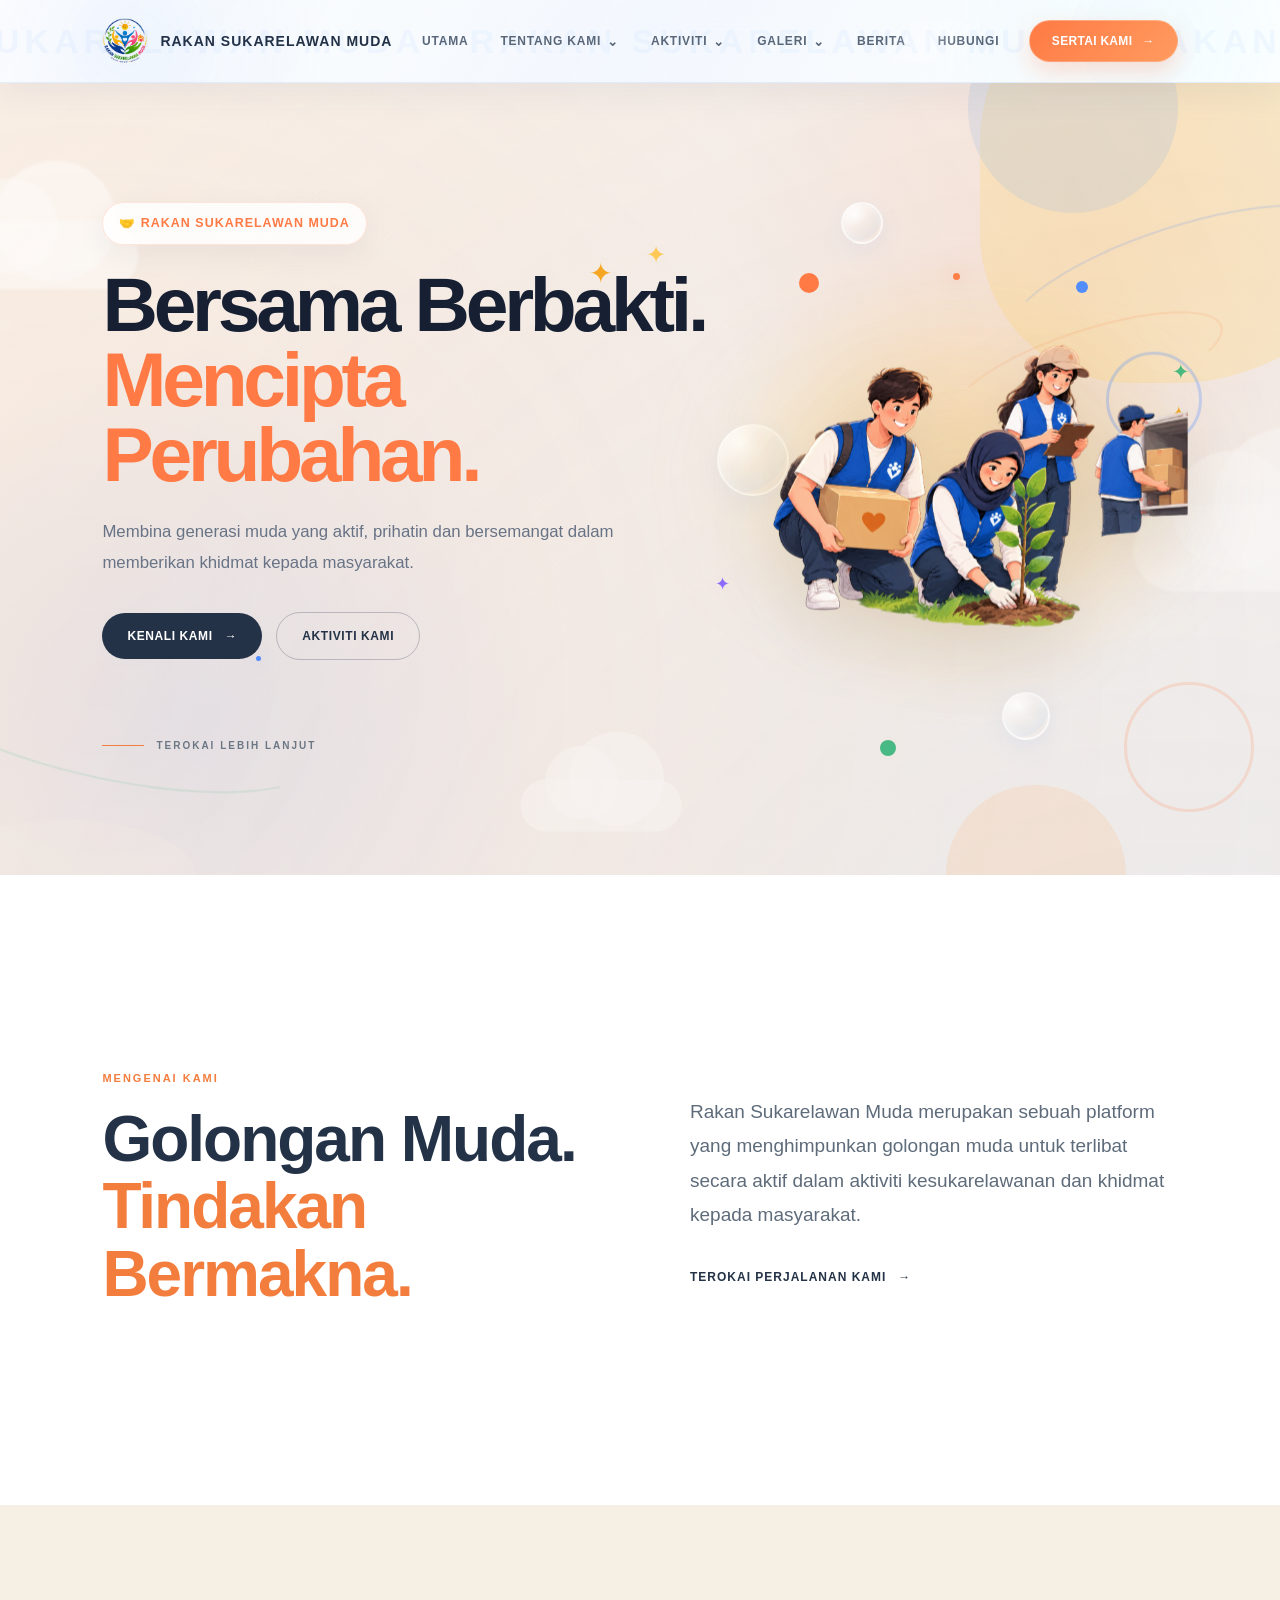
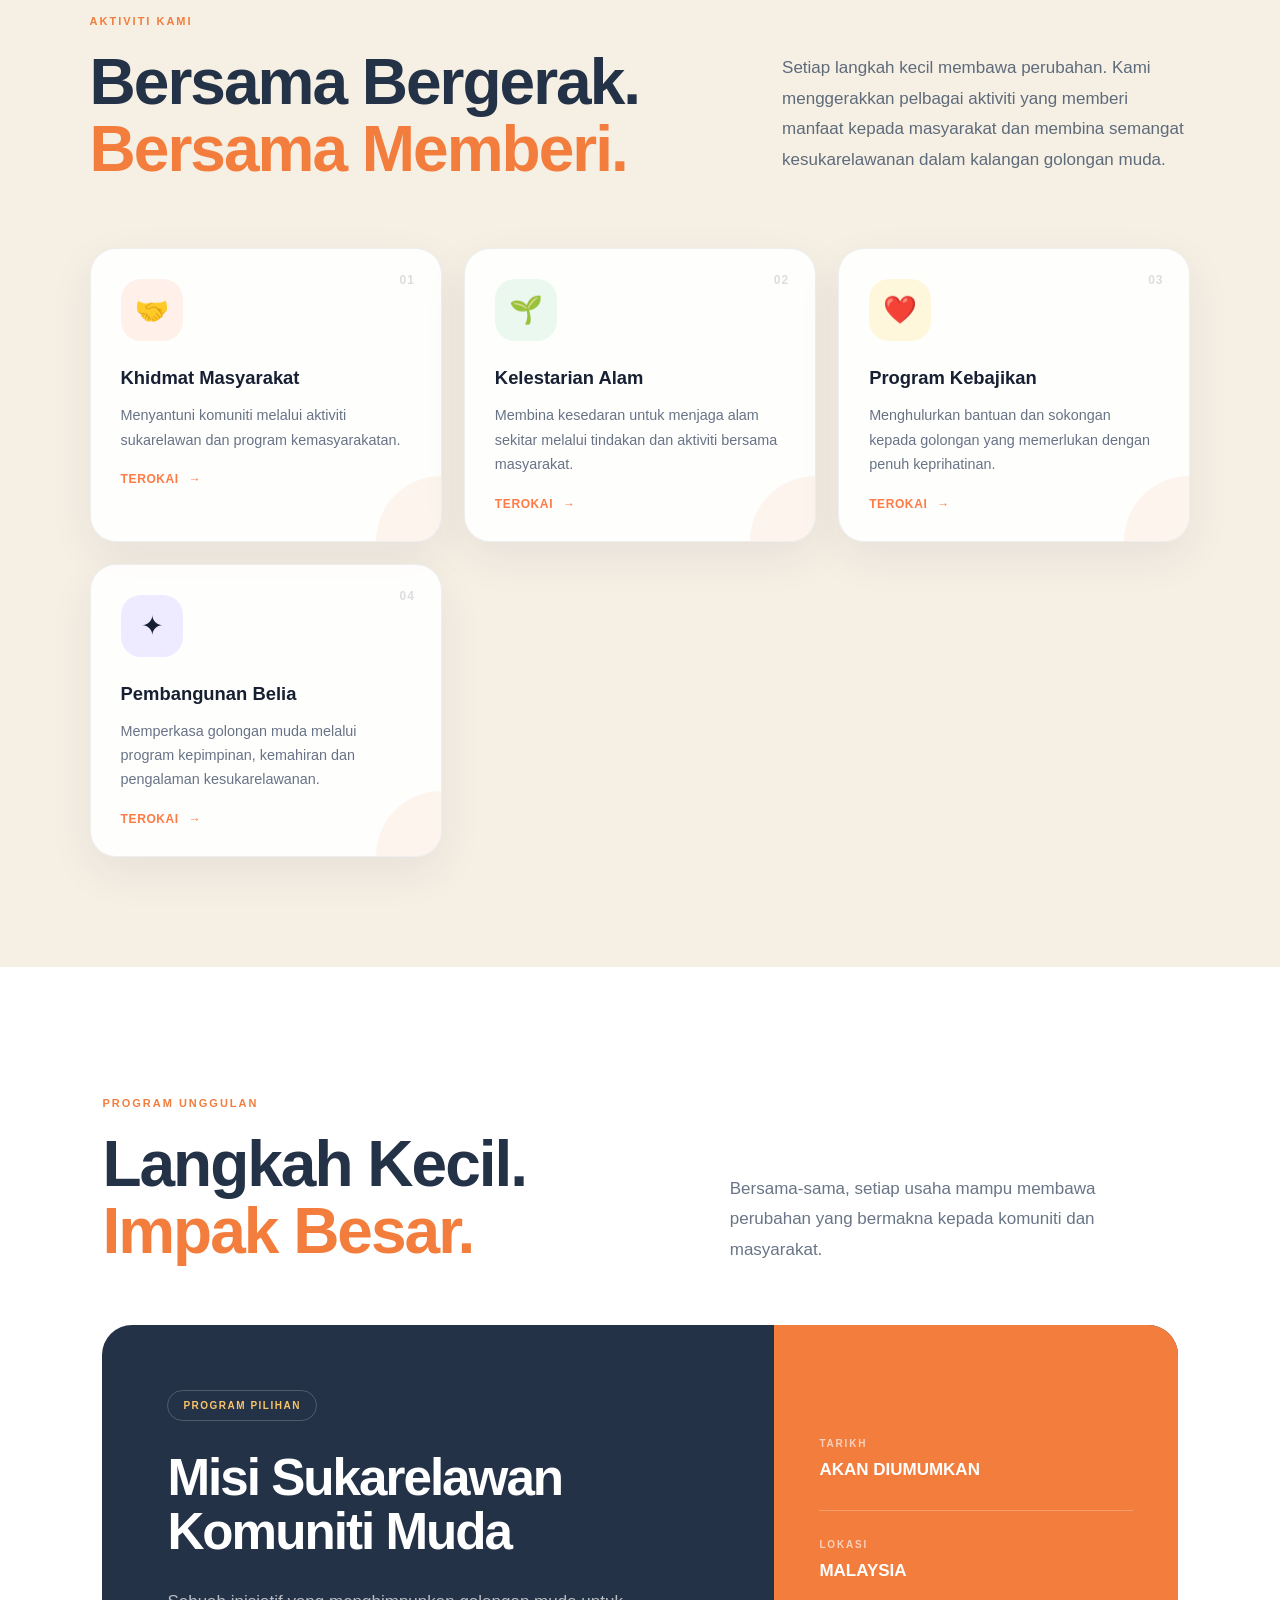
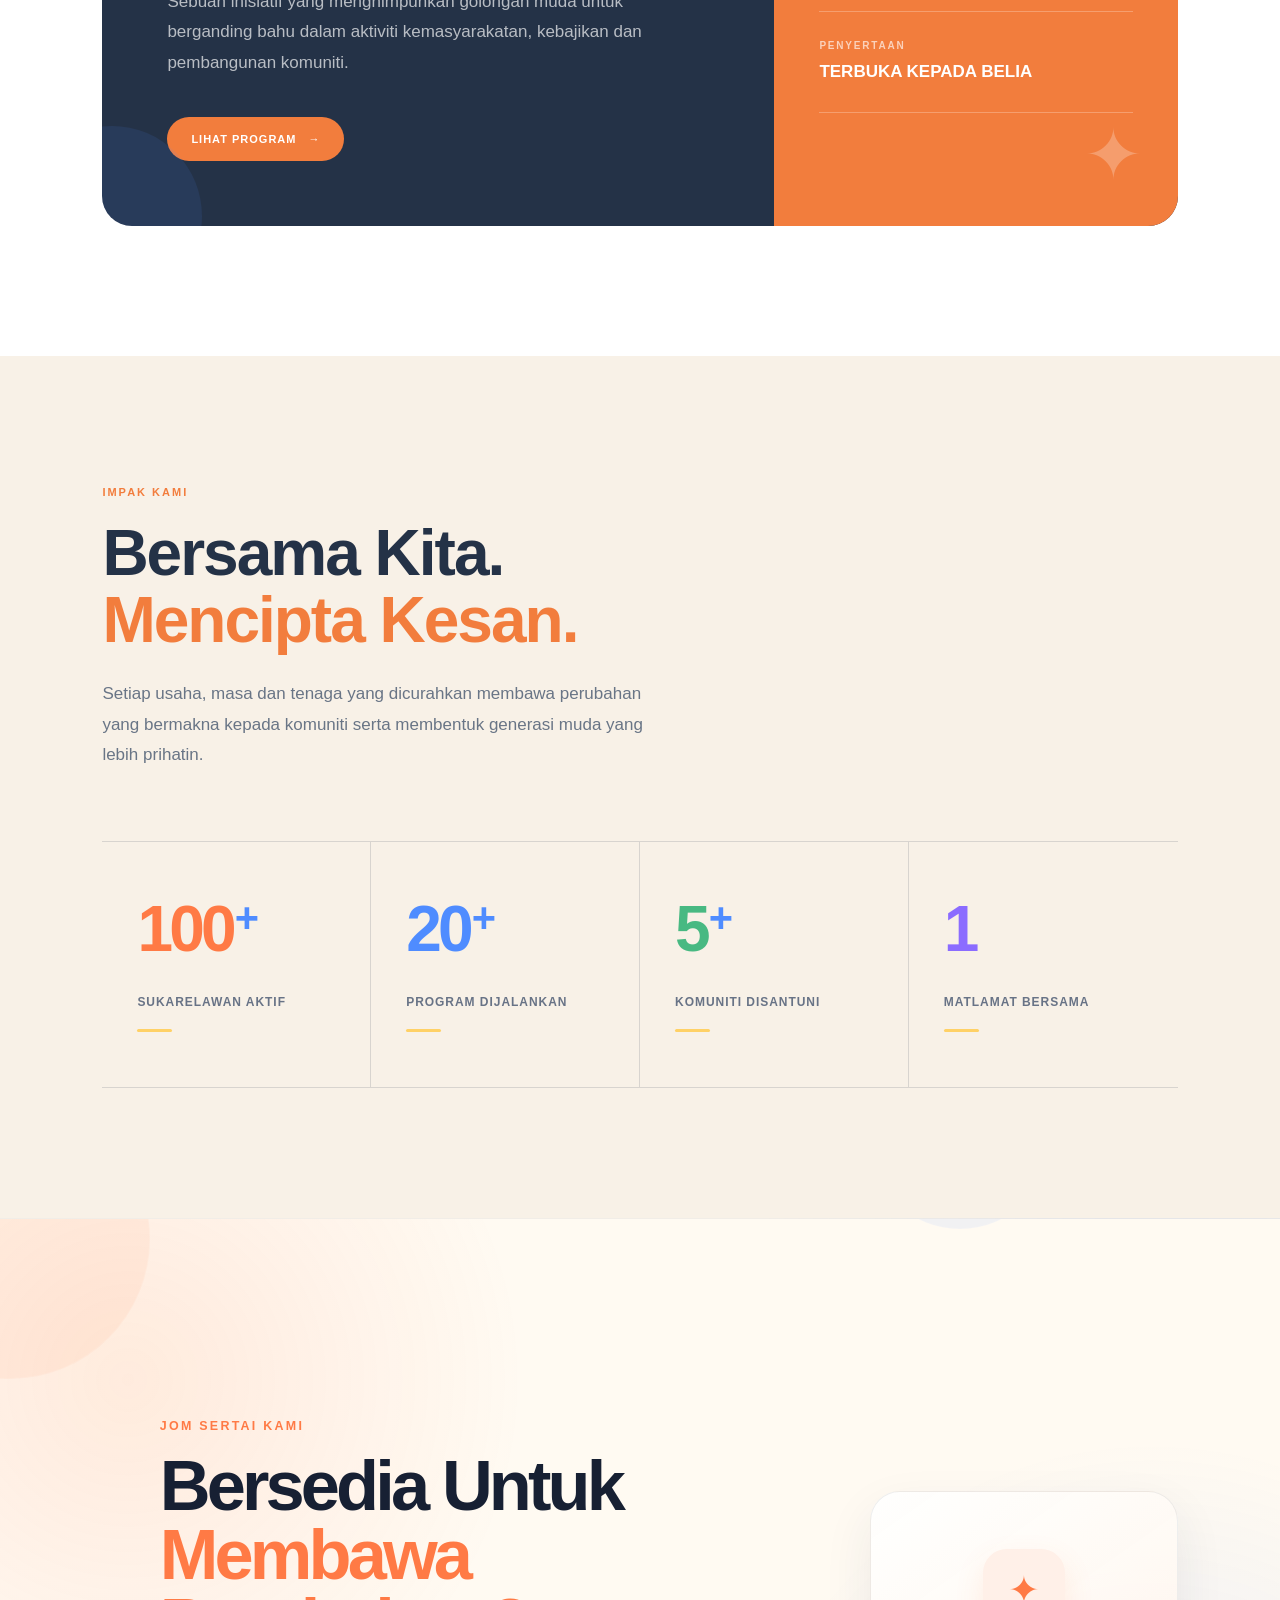
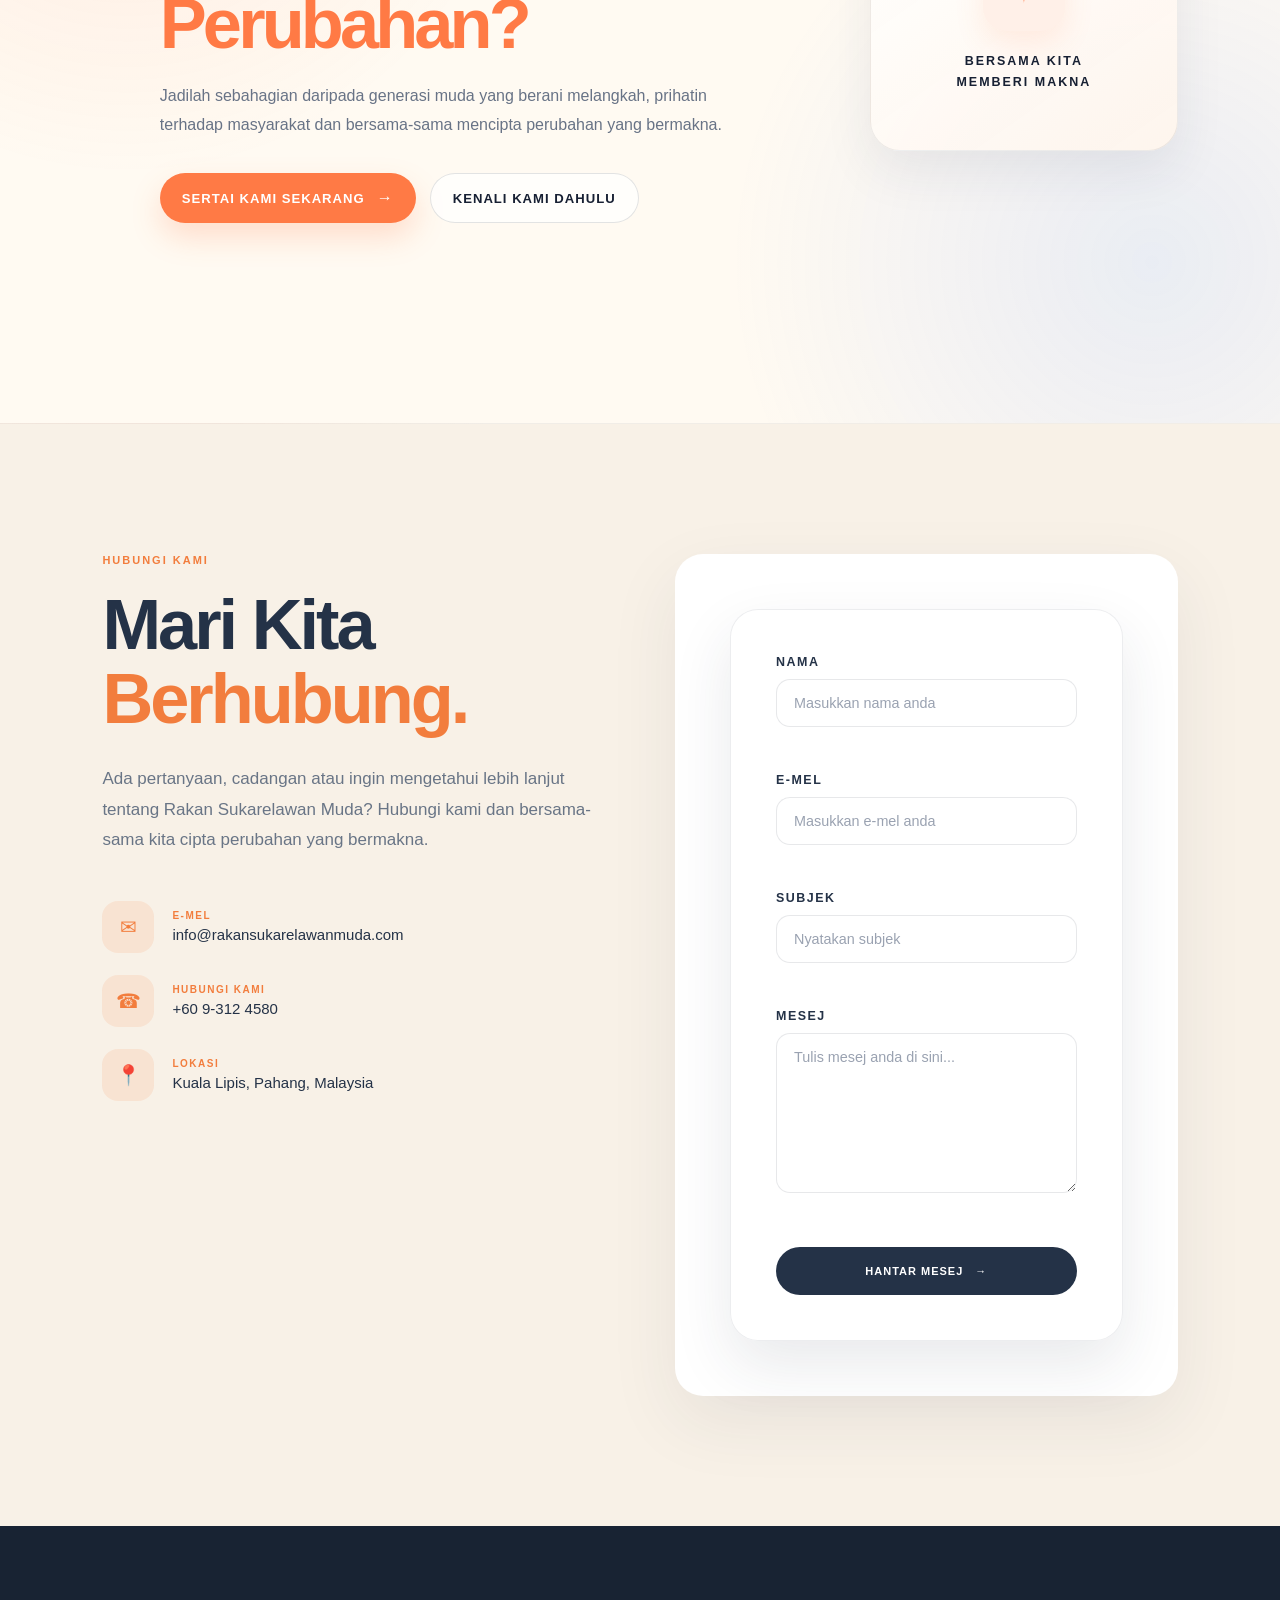
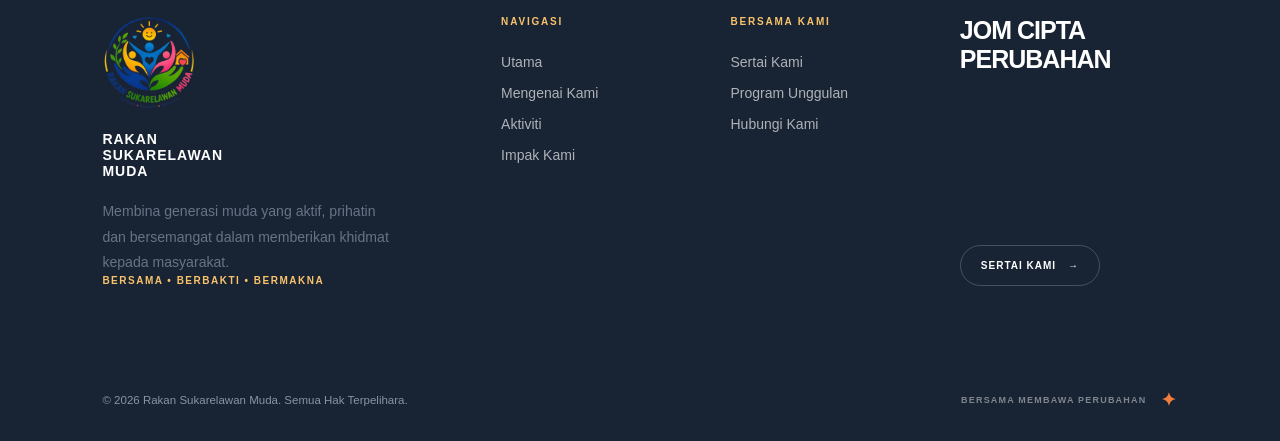
==== index.html @ 7cbab26f "Add files via upload" ====
<!DOCTYPE html>
<html lang="ms">

<head>

    <meta charset="UTF-8">

    <meta
        name="viewport"
        content="width=device-width, initial-scale=1.0"
    >

    <title>Rakan Sukarelawan Muda</title>

    <link
        rel="stylesheet"
        href="css/style.css"
    >

</head>


<body>

    <!-- NAVBAR -->
    <header class="navbar">

        <a
    href="#utama"
    class="nav-brand"
>

    <img
        src="images/LOGO_KK_ICT-removebg-preview.png"
        alt="Logo Rakan Sukarelawan Muda"
        class="nav-logo"
    >

    <span class="nav-brand-text">
        RAKAN SUKARELAWAN MUDA
    </span>

</a>

        <nav class="nav-menu">

    <a href="index.html" class="active">
        UTAMA
    </a>

    <!-- TENTANG KAMI -->
    <div class="nav-dropdown">

        <a href="#" class="nav-dropdown-link">
            TENTANG KAMI
            <span>⌄</span>
        </a>

        <div class="nav-dropdown-menu">

            <a href="about.html">
                Mengenai Kami
            </a>

            <a href="vision-mission.html">
                Visi dan Misi
            </a>

            <a href="objectives.html">
                Objektif Penubuhan
            </a>

        </div>

    </div>


    <!-- AKTIVITI -->
    <div class="nav-dropdown">

        <a href="#" class="nav-dropdown-link">
            AKTIVITI
            <span>⌄</span>
        </a>

        <div class="nav-dropdown-menu">

            <a href="activities.html">
                Aktiviti Kesukarelawanan
            </a>

            <a href="programmes.html">
                Program Akan Datang
            </a>

        </div>

    </div>


    <!-- GALERI -->
    <div class="nav-dropdown">

        <a href="#" class="nav-dropdown-link">
            GALERI
            <span>⌄</span>
        </a>

        <div class="nav-dropdown-menu">

            <a href="gallery.html">
                Galeri Foto
            </a>

            <a href="videos.html">
                Galeri Video
            </a>

        </div>

    </div>


    <a href="news.html">
        BERITA
    </a>

    <a href="contact.html">
        HUBUNGI
    </a>

</nav>


        <a
    href="https://docs.google.com/forms/d/e/1FAIpQLSfSay2KImUVXJjbfAX4tbiid8s64BLU8cexddIT6YgWrp_6Ew/viewform?usp=dialog"
    target="_blank"
    rel="noopener"
    class="nav-cta"
>
    SERTAI KAMI
    <span>→</span>
</a>

    </header>


    <main>

        <!-- HERO SECTION -->
        <section
    class="hero"
    id="utama"
>

            <div class="hero-shape hero-shape-1"></div>
            <div class="hero-shape hero-shape-2"></div>

            <div class="hero-sparkle sparkle-1">✦</div>
            <div class="hero-sparkle sparkle-2">✦</div>

            <!-- HERO DECORATIONS -->
             <div class="hero-motion-decor" aria-hidden="true">
    <span class="motion-line motion-line-one"></span>
    <span class="motion-line motion-line-two"></span>
    <span class="motion-line motion-line-three"></span>

    <span class="motion-dot motion-dot-one"></span>
    <span class="motion-dot motion-dot-two"></span>

    <span class="hero-rocket">🚀</span>
</div>
<!-- SKY & BUBBLE DECORATIONS -->
<div class="hero-sky-decor" aria-hidden="true">

    <div class="cloud cloud-one"></div>
    <div class="cloud cloud-two"></div>
    <div class="cloud cloud-three"></div>

    <div class="bubble bubble-one"></div>
    <div class="bubble bubble-two"></div>
    <div class="bubble bubble-three"></div>
    <div class="bubble bubble-four"></div>

</div>
<div class="sparkle-one">✦</div>
<div class="sparkle-two">✦</div>
<div class="sparkle-three">✦</div>

<div class="floating-circle one"></div>
<div class="floating-circle two"></div>
<div class="floating-circle three"></div>

<div class="decorative-ring"></div>

            <div class="hero-content">

                <p class="hero-label">
                    🤝 RAKAN SUKARELAWAN MUDA
                </p>


                <h1>
                    Bersama Berbakti.<br>
                    <span>Mencipta Perubahan.</span>
                </h1>


                <p class="hero-description">

                    Membina generasi muda yang aktif, prihatin dan
                    bersemangat dalam memberikan khidmat kepada
                    masyarakat.

                </p>


                <div class="hero-buttons">

                    <a
                        href="#mengenai"
                        class="btn primary"
                    >
                        KENALI KAMI
                        <span>→</span>
                    </a>


                    <a
                        href="#aktiviti"
                        class="btn secondary"
                    >
                        AKTIVITI KAMI
                    </a>

                </div>


                <div class="scroll-indicator">

                    <span></span>

                    TEROKAI LEBIH LANJUT

                </div>

            </div>


            <div class="hero-visual">

                <div class="hero-glow"></div>


                <div class="hero-illustration-wrapper">

                    <img
                        src="images/volunteer-hero.png"
                        alt="Ilustrasi Rakan Sukarelawan Muda"
                        class="hero-illustration"
                    >

                </div>

            </div>

        </section>


        <!-- MENGENAI KAMI -->
        <section
            class="about-section"
            id="mengenai"
        >

            <div class="about-heading">

                <p class="section-label">
                    MENGENAI KAMI
                </p>

                <h2>
                    Golongan Muda.<br>
                    <span>Tindakan Bermakna.</span>
                </h2>

            </div>


            <div class="about-content">

                <p>
                    Rakan Sukarelawan Muda merupakan sebuah
                    platform yang menghimpunkan golongan muda
                    untuk terlibat secara aktif dalam aktiviti
                    kesukarelawanan dan khidmat kepada masyarakat.
                </p>


                <a
                    href="#aktiviti"
                    class="about-link"
                >
                    TEROKAI PERJALANAN KAMI
                    <span>→</span>
                </a>

            </div>

        </section>
<!-- AKTIVITI -->
<section
    class="activities-section"
    id="aktiviti"
>

    <div class="activities-top">

        <div class="activities-heading">

            <p class="section-label">
                AKTIVITI KAMI
            </p>

            <h2>
                Bersama Bergerak.<br>
                <span>Bersama Memberi.</span>
            </h2>

        </div>


        <p class="activities-intro">

            Setiap langkah kecil membawa perubahan.
            Kami menggerakkan pelbagai aktiviti yang
            memberi manfaat kepada masyarakat dan
            membina semangat kesukarelawanan dalam
            kalangan golongan muda.

        </p>

    </div>


    <div class="activities-grid">


        <!-- AKTIVITI 1 -->
        <article class="activity-card">

            <div class="activity-number">
                01
            </div>

            <div class="activity-icon">
                🤝
            </div>

            <h3>
                Khidmat Masyarakat
            </h3>

            <p>
                Menyantuni komuniti melalui aktiviti
                sukarelawan dan program kemasyarakatan.
            </p>

            <a href="#">
                TEROKAI
                <span>→</span>
            </a>

        </article>


        <!-- AKTIVITI 2 -->
        <article class="activity-card">

            <div class="activity-number">
                02
            </div>

            <div class="activity-icon">
                🌱
            </div>

            <h3>
                Kelestarian Alam
            </h3>

            <p>
                Membina kesedaran untuk menjaga alam
                sekitar melalui tindakan dan aktiviti
                bersama masyarakat.
            </p>

            <a href="#">
                TEROKAI
                <span>→</span>
            </a>

        </article>


        <!-- AKTIVITI 3 -->
        <article class="activity-card">

            <div class="activity-number">
                03
            </div>

            <div class="activity-icon">
                ❤️
            </div>

            <h3>
                Program Kebajikan
            </h3>

            <p>
                Menghulurkan bantuan dan sokongan kepada
                golongan yang memerlukan dengan penuh
                keprihatinan.
            </p>

            <a href="#">
                TEROKAI
                <span>→</span>
            </a>

        </article>


        <!-- AKTIVITI 4 -->
        <article class="activity-card">

            <div class="activity-number">
                04
            </div>

            <div class="activity-icon">
                ✦
            </div>

            <h3>
                Pembangunan Belia
            </h3>

            <p>
                Memperkasa golongan muda melalui program
                kepimpinan, kemahiran dan pengalaman
                kesukarelawanan.
            </p>

            <a href="#">
                TEROKAI
                <span>→</span>
            </a>

        </article>


    </div>

</section>
<!-- PROGRAM UNGGULAN -->
<section
    class="featured-section"
    id="program"
>

    <div class="featured-header">

        <div>

            <p class="section-label">
                PROGRAM UNGGULAN
            </p>

            <h2>
                Langkah Kecil.<br>
                <span>Impak Besar.</span>
            </h2>

        </div>


        <p class="featured-intro">

            Bersama-sama, setiap usaha mampu membawa
            perubahan yang bermakna kepada komuniti dan
            masyarakat.

        </p>

    </div>


    <div class="featured-program">


        <!-- MAKLUMAT UTAMA -->
        <div class="featured-main">

            <div class="featured-badge">

                PROGRAM PILIHAN

            </div>


            <h3>
                Misi Sukarelawan<br>
                Komuniti Muda
            </h3>


            <p>

                Sebuah inisiatif yang menghimpunkan golongan
                muda untuk berganding bahu dalam aktiviti
                kemasyarakatan, kebajikan dan pembangunan
                komuniti.

            </p>


            <a
                href="#aktiviti"
                class="featured-button"
            >

                LIHAT PROGRAM

                <span>→</span>

            </a>

        </div>


        <!-- MAKLUMAT PROGRAM -->
        <div class="featured-info">


            <div class="info-item">

                <span class="info-label">
                    TARIKH
                </span>

                <strong>
                    AKAN DIUMUMKAN
                </strong>

            </div>


            <div class="info-item">

                <span class="info-label">
                    LOKASI
                </span>

                <strong>
                    MALAYSIA
                </strong>

            </div>


            <div class="info-item">

                <span class="info-label">
                    PENYERTAAN
                </span>

                <strong>
                    TERBUKA KEPADA BELIA
                </strong>

            </div>


            <div class="featured-decoration">

                ✦

            </div>


        </div>

    </div>

</section>
<!-- IMPAK KAMI -->
<section
    class="impact-section"
    id="impak"
>

    <div class="impact-heading">

        <p class="section-label">
            IMPAK KAMI
        </p>

        <h2>
            Bersama Kita.<br>
            <span>Mencipta Kesan.</span>
        </h2>

        <p class="impact-intro">
            Setiap usaha, masa dan tenaga yang dicurahkan
            membawa perubahan yang bermakna kepada komuniti
            serta membentuk generasi muda yang lebih prihatin.
        </p>

    </div>


    <div class="impact-grid">


        <!-- IMPAK 1 -->
        <div class="impact-item">

            <div class="impact-number">
                100<span>+</span>
            </div>

            <p>
                SUKARELAWAN AKTIF
            </p>

        </div>


        <!-- IMPAK 2 -->
        <div class="impact-item">

            <div class="impact-number">
                20<span>+</span>
            </div>

            <p>
                PROGRAM DIJALANKAN
            </p>

        </div>


        <!-- IMPAK 3 -->
        <div class="impact-item">

            <div class="impact-number">
                5<span>+</span>
            </div>

            <p>
                KOMUNITI DISANTUNI
            </p>

        </div>


        <!-- IMPAK 4 -->
        <div class="impact-item">

            <div class="impact-number">
                1
            </div>

            <p>
                MATLAMAT BERSAMA
            </p>

        </div>


    </div>

</section>
<!-- SERTAI KAMI -->
<section
    class="join-section"
    id="sertai"
>

    <div class="join-decoration join-decoration-1"></div>
    <div class="join-decoration join-decoration-2"></div>

    <div class="join-content">

        <p class="join-label">
            JOM SERTAI KAMI
        </p>

        <h2>
            Bersedia Untuk<br>
            <span>Membawa Perubahan?</span>
        </h2>

        <p class="join-description">

            Jadilah sebahagian daripada generasi muda yang
            berani melangkah, prihatin terhadap masyarakat
            dan bersama-sama mencipta perubahan yang
            bermakna.

        </p>

        <div class="join-buttons">

            <a
                href="#hubungi"
                class="join-primary"
            >
                SERTAI KAMI SEKARANG
                <span>→</span>
            </a>

            <a
                href="#mengenai"
                class="join-secondary"
            >
                KENALI KAMI DAHULU
            </a>

        </div>

    </div>


    <div class="join-side">

        <div class="join-symbol">
            ✦
        </div>

        <p>
            BERSAMA KITA<br>
            MEMBERI MAKNA
        </p>

    </div>

</section>
<!-- HUBUNGI KAMI -->
<section
    class="contact-section"
    id="hubungi"
>

    <!-- BAHAGIAN KIRI -->
    <div class="contact-intro">

        <p class="section-label">
            HUBUNGI KAMI
        </p>

        <h2>
            Mari Kita<br>
            <span>Berhubung.</span>
        </h2>

        <p class="contact-description">
            Ada pertanyaan, cadangan atau ingin mengetahui
            lebih lanjut tentang Rakan Sukarelawan Muda?
            Hubungi kami dan bersama-sama kita cipta
            perubahan yang bermakna.
        </p>


        <div class="contact-details">

            <div class="contact-detail">

                <div class="contact-icon">
                    ✉
                </div>

                <div>

                    <span>
                        E-MEL
                    </span>

                    <p>
                        info@rakansukarelawanmuda.com
                    </p>

                </div>

            </div>


            <div class="contact-detail">

                <div class="contact-icon">
                    ☎
                </div>

                <div>

                    <span>
                        HUBUNGI KAMI
                    </span>

                    <p>
                        +60 9-312 4580
                    </p>

                </div>

            </div>


            <div class="contact-detail">

                <div class="contact-icon">
                    📍
                </div>

                <div>

                    <span>
                        LOKASI
                    </span>

                    <p>
                        Kuala Lipis, Pahang, Malaysia
                    </p>

                </div>

            </div>

        </div>

    </div>


    <!-- BORANG HUBUNGI -->
    <div class="contact-form-wrapper">

        <form class="contact-form">

            <div class="form-group">

                <label for="nama">
                    NAMA
                </label>

                <input
                    type="text"
                    id="nama"
                    placeholder="Masukkan nama anda"
                >

            </div>


            <div class="form-group">

                <label for="email">
                    E-MEL
                </label>

                <input
                    type="email"
                    id="email"
                    placeholder="Masukkan e-mel anda"
                >

            </div>


            <div class="form-group">

                <label for="subjek">
                    SUBJEK
                </label>

                <input
                    type="text"
                    id="subjek"
                    placeholder="Nyatakan subjek"
                >

            </div>


            <div class="form-group">

                <label for="mesej">
                    MESEJ
                </label>

                <textarea
                    id="mesej"
                    rows="5"
                    placeholder="Tulis mesej anda di sini..."
                ></textarea>

            </div>


            <button
                type="submit"
                class="contact-button"
            >
                HANTAR MESEJ
                <span>→</span>
            </button>

        </form>

    </div>

</section>
    </main>
<!-- FOOTER -->
<footer class="site-footer">

    <div class="footer-main">


        <!-- IDENTITI -->
        <div class="footer-brand">

            <a
                href="index.html"
                class="footer-logo"
            >

                <img
                    src="images/LOGO_KK_ICT-removebg-preview.png"
                    alt="Logo Rakan Sukarelawan Muda"
                >

                <span>
                    RAKAN SUKARELAWAN MUDA
                </span>

            </a>


            <p>
                Membina generasi muda yang aktif,
                prihatin dan bersemangat dalam
                memberikan khidmat kepada masyarakat.
            </p>


            <div class="footer-tagline">

                BERSAMA • BERBAKTI • BERMAKNA

            </div>

        </div>


        <!-- NAVIGASI -->
        <div class="footer-column">

            <h3>
                NAVIGASI
            </h3>

            <a href="index.html">
                Utama
            </a>

            <a href="#mengenai">
                Mengenai Kami
            </a>

            <a href="#aktiviti">
                Aktiviti
            </a>

            <a href="#impak">
                Impak Kami
            </a>

        </div>


        <!-- SERTAI -->
        <div class="footer-column">

            <h3>
                BERSAMA KAMI
            </h3>

            <a href="#sertai">
                Sertai Kami
            </a>

            <a href="#program">
                Program Unggulan
            </a>

            <a href="#hubungi">
                Hubungi Kami
            </a>

        </div>


        <!-- CTA -->
        <div class="footer-cta">

            <p>
                JOM CIPTA<br>
                PERUBAHAN
            </p>

            <a
                href="#sertai"
                class="footer-button"
            >
                SERTAI KAMI
                <span>→</span>
            </a>

        </div>


    </div>


    <!-- BAHAGIAN BAWAH -->
    <div class="footer-bottom">

        <p>
            © 2026 Rakan Sukarelawan Muda.
            Semua Hak Terpelihara.
        </p>


        <div class="footer-bottom-right">

            <span>
                BERSAMA MEMBAWA PERUBAHAN
            </span>

            <span class="footer-star">
                ✦
            </span>

        </div>

    </div>

</footer>
<script src="js/script.js"></script>
</body>

</html>
---- css/style.css ----
/* ========================================
   RAKAN SUKARELAWAN MUDA
   MAIN STYLESHEET
======================================== */


/* ========================================
   RESET ASAS
======================================== */

* {

    margin: 0;

    padding: 0;

    box-sizing: border-box;

}


html {

    scroll-behavior: smooth;

}


body {

    font-family:
        Arial,
        sans-serif;

    background:
        #f8f1e7;

    color:
        #243247;

}


/* ========================================
   NAVBAR
======================================== */

.navbar {

    width:
        100%;

    min-height:
        82px;

    display:
        flex;

    align-items:
        center;

    justify-content:
        space-between;

    padding:
        18px 8%;

    background:
        #f8f1e7;

    position:
        relative;

    z-index:
        100;

}


.nav-brand {

    color:
        #243247;

    font-size:
        14px;

    font-weight:
        800;

    letter-spacing:
        1px;

    text-decoration:
        none;

}


.nav-menu {

    display:
        flex;

    align-items:
        center;

    gap:
        32px;

}


.nav-menu a {

    color:
        #596779;

    font-size:
        12px;

    font-weight:
        700;

    letter-spacing:
        0.8px;

    text-decoration:
        none;

    transition:
        color 0.3s ease;

}


.nav-menu a:hover,

.nav-menu a.active {

    color:
        #f28c28;

}


.nav-cta {

    display:
        inline-flex;

    align-items:
        center;

    gap:
        10px;

    padding:
        13px 20px;

    border-radius:
        999px;

    background:
        #243247;

    color:
        #ffffff;

    font-size:
        12px;

    font-weight:
        700;

    letter-spacing:
        0.5px;

    text-decoration:
        none;

    transition:
        transform 0.3s ease,
        background 0.3s ease;

}


.nav-cta:hover {

    transform:
        translateY(-3px);

    background:
        #f28c28;

}


/* ========================================
   HERO
======================================== */

.hero {

    position:
        relative;

    min-height:
        calc(100vh - 82px);

    display:
        grid;

    grid-template-columns:
        minmax(0, 1fr)
        minmax(420px, 0.95fr);

    align-items:
        center;

    gap:
        60px;

    padding:
        80px 8% 110px;

    overflow:
        hidden;

    background:
        #f8f1e7;

}


/* ========================================
   HERO CONTENT
======================================== */

.hero-content {

    position:
        relative;

    z-index:
        5;

    max-width:
        620px;

}


.hero-label {

    display:
        inline-flex;

    align-items:
        center;

    padding:
        11px 18px;

    border-radius:
        999px;

    background:
        rgba(255, 255, 255, 0.65);

    color:
        #d96f25;

    font-size:
        12px;

    font-weight:
        800;

    letter-spacing:
        1.5px;

    margin-bottom:
        28px;

}


.hero h1 {

    font-size:
        clamp(48px, 5vw, 82px);

    line-height:
        1.02;

    letter-spacing:
        -3px;

    margin-bottom:
        28px;

    color:
        #243247;

}


.hero h1 span {

    color:
        #f27d3d;

}


.hero-description {

    max-width:
        540px;

    font-size:
        18px;

    line-height:
        1.7;

    color:
        #5e6b7a;

    margin-bottom:
        34px;

}


/* ========================================
   HERO BUTTONS
======================================== */

.hero-buttons {

    display:
        flex;

    align-items:
        center;

    gap:
        16px;

}


.btn {

    display:
        inline-flex;

    align-items:
        center;

    justify-content:
        center;

    gap:
        12px;

    padding:
        16px 25px;

    border-radius:
        999px;

    font-size:
        12px;

    font-weight:
        800;

    letter-spacing:
        0.6px;

    text-decoration:
        none;

    transition:
        transform 0.3s ease,
        background 0.3s ease,
        color 0.3s ease;

}


.btn:hover {

    transform:
        translateY(-4px);

}


.btn.primary {

    background:
        #243247;

    color:
        #ffffff;

}


.btn.primary:hover {

    background:
        #f27d3d;

}


.btn.secondary {

    border:
        1px solid rgba(36, 50, 71, 0.25);

    color:
        #243247;

    background:
        transparent;

}


.btn.secondary:hover {

    background:
        #ffffff;

}


/* ========================================
   HERO ILLUSTRATION
======================================== */

.hero-visual {

    position:
        relative;

    z-index:
        4;

    display:
        flex;

    justify-content:
        center;

    align-items:
        center;

}


.hero-glow {

    position:
        absolute;

    width:
        min(38vw, 520px);

    height:
        min(38vw, 520px);

    border-radius:
        50%;

    background:
        radial-gradient(
            circle,
            rgba(255, 198, 110, 0.32),
            rgba(255, 198, 110, 0)
            70%
        );

    filter:
        blur(10px);

    z-index:
        -1;

}


.hero-illustration-wrapper {

    width:
        min(100%, 650px);

    display:
        flex;

    justify-content:
        center;

    align-items:
        center;

}


.hero-illustration {

    display:
        block;

    width:
        100%;

    max-width:
        650px;

    height:
        auto;

    object-fit:
        contain;

    animation:
        volunteerFloat 5s ease-in-out infinite;

}


/* ========================================
   BACKGROUND DECORATION
======================================== */

.hero-shape {

    position:
        absolute;

    border-radius:
        50%;

    pointer-events:
        none;

}


.hero-shape-1 {

    width:
        210px;

    height:
        210px;

    top:
        -80px;

    right:
        8%;

    background:
        rgba(168, 190, 223, 0.25);

}


.hero-shape-2 {

    width:
        180px;

    height:
        180px;

    bottom:
        -90px;

    right:
        12%;

    background:
        rgba(255, 184, 115, 0.18);

}


.hero-sparkle {

    position:
        absolute;

    z-index:
        2;

    color:
        #f5a623;

    font-size:
        28px;

    animation:
        sparklePulse 3s ease-in-out infinite;

}


.sparkle-1 {

    top:
        22%;

    left:
        46%;

}


.sparkle-2 {

    top:
        40%;

    right:
        7%;

}


/* ========================================
   SCROLL INDICATOR
======================================== */

.scroll-indicator {

    display:
        flex;

    align-items:
        center;

    gap:
        12px;

    margin-top:
        80px;

    color:
        #6c7784;

    font-size:
        10px;

    font-weight:
        800;

    letter-spacing:
        2px;

}


.scroll-indicator span {

    display:
        block;

    width:
        42px;

    height:
        1px;

    background:
        #f27d3d;

}


/* ========================================
   ANIMATIONS
======================================== */

@keyframes volunteerFloat {

    0%,
    100% {

        transform:
            translateY(0);

    }


    50% {

        transform:
            translateY(-14px);

    }

}


@keyframes sparklePulse {

    0%,
    100% {

        transform:
            scale(0.8);

        opacity:
            0.5;

    }


    50% {

        transform:
            scale(1.15);

        opacity:
            1;

    }

}


/* ========================================
   RESPONSIVE
======================================== */

@media (max-width: 900px) {

    .navbar {

        padding:
            18px 6%;

    }


    .nav-menu {

        display:
            none;

    }


    .hero {

        grid-template-columns:
            1fr;

        text-align:
            center;

        padding:
            70px 7% 90px;

        gap:
            40px;

    }


    .hero-content {

        margin:
            0 auto;

    }


    .hero-buttons {

        justify-content:
            center;

        flex-wrap:
            wrap;

    }


    .hero-description {

        margin-left:
            auto;

        margin-right:
            auto;

    }


    .hero-visual {

        grid-row:
            2;

    }


    .hero-illustration-wrapper {

        width:
            min(90vw, 600px);

    }


    .scroll-indicator {

        display:
            none;

    }

}


@media (max-width: 520px) {

    .nav-brand {

        font-size:
            11px;

    }


    .nav-cta {

        padding:
            11px 15px;

        font-size:
            10px;

    }


    .hero h1 {

        font-size:
            clamp(42px, 13vw, 62px);

        letter-spacing:
            -2px;

    }


    .hero-label {

        font-size:
            10px;

        letter-spacing:
            1px;

    }


    .hero-description {

        font-size:
            16px;

    }

}/* ========================================
   SECTION MENGENAI KAMI
======================================== */

.about-section {

    min-height: 70vh;

    display: grid;

    grid-template-columns:
        minmax(0, 1fr)
        minmax(0, 1fr);

    align-items: center;

    gap: 100px;

    padding:
        120px 8%;

    background:
        #ffffff;

}


.about-heading {

    max-width:
        560px;

}


.section-label {

    color:
        #f27d3d;

    font-size:
        11px;

    font-weight:
        800;

    letter-spacing:
        2px;

    margin-bottom:
        22px;

}


.about-heading h2 {

    color:
        #243247;

    font-size:
        clamp(42px, 5vw, 72px);

    line-height:
        1.05;

    letter-spacing:
        -2px;

}


.about-heading h2 span {

    color:
        #f27d3d;

}


.about-content {

    max-width:
        520px;

}


.about-content p {

    color:
        #5e6b7a;

    font-size:
        19px;

    line-height:
        1.8;

    margin-bottom:
        35px;

}


.about-link {

    display:
        inline-flex;

    align-items:
        center;

    gap:
        12px;

    color:
        #243247;

    font-size:
        12px;

    font-weight:
        800;

    letter-spacing:
        1px;

    text-decoration:
        none;

    transition:
        color 0.3s ease,
        transform 0.3s ease;

}


.about-link:hover {

    color:
        #f27d3d;

    transform:
        translateX(8px);

}


/* ========================================
   MENGENAI KAMI - MOBILE
======================================== */

@media (max-width: 900px) {

    .about-section {

        grid-template-columns:
            1fr;

        gap:
            45px;

        padding:
            90px 7%;

        text-align:
            center;

    }


    .about-heading,

    .about-content {

        margin:
            0 auto;

    }

}/* ========================================
   SECTION AKTIVITI
======================================== */

.activities-section {

    padding:
        120px 8%;

    background:
        #f8f1e7;

}


.activities-top {

    display:
        grid;

    grid-template-columns:
        minmax(0, 1.2fr)
        minmax(0, 0.8fr);

    gap:
        80px;

    align-items:
        end;

    margin-bottom:
        65px;

}


.activities-heading {

    max-width:
        650px;

}


.activities-heading h2 {

    color:
        #243247;

    font-size:
        clamp(42px, 5vw, 72px);

    line-height:
        1.05;

    letter-spacing:
        -2px;

}


.activities-heading h2 span {

    color:
        #f27d3d;

}


.activities-intro {

    max-width:
        460px;

    color:
        #5e6b7a;

    font-size:
        17px;

    line-height:
        1.8;

    padding-bottom:
        8px;

}


/* GRID AKTIVITI */

.activities-grid {

    display:
        grid;

    grid-template-columns:
        repeat(4, 1fr);

    gap:
        22px;

}


/* KAD AKTIVITI */

.activity-card {

    position:
        relative;

    min-height:
        380px;

    display:
        flex;

    flex-direction:
        column;

    padding:
        34px;

    border:
        1px solid rgba(36, 50, 71, 0.10);

    border-radius:
        24px;

    background:
        rgba(255, 255, 255, 0.55);

    overflow:
        hidden;

    transition:
        transform 0.35s ease,
        box-shadow 0.35s ease,
        background 0.35s ease;

}


.activity-card:hover {

    transform:
        translateY(-10px);

    background:
        #ffffff;

    box-shadow:
        0 25px 60px
        rgba(36, 50, 71, 0.12);

}


/* NOMBOR */

.activity-number {

    color:
        #f27d3d;

    font-size:
        11px;

    font-weight:
        800;

    letter-spacing:
        2px;

    margin-bottom:
        auto;

}


/* IKON */

.activity-icon {

    width:
        62px;

    height:
        62px;

    display:
        flex;

    align-items:
        center;

    justify-content:
        center;

    margin-bottom:
        30px;

    border-radius:
        18px;

    background:
        rgba(242, 125, 61, 0.10);

    font-size:
        27px;

}


/* TAJUK */

.activity-card h3 {

    color:
        #243247;

    font-size:
        23px;

    line-height:
        1.2;

    margin-bottom:
        16px;

}


/* PENERANGAN */

.activity-card p {

    color:
        #697586;

    font-size:
        15px;

    line-height:
        1.7;

    margin-bottom:
        26px;

}


/* LINK */

.activity-card a {

    display:
        inline-flex;

    align-items:
        center;

    gap:
        10px;

    width:
        max-content;

    color:
        #243247;

    font-size:
        11px;

    font-weight:
        800;

    letter-spacing:
        1px;

    text-decoration:
        none;

    transition:
        color 0.3s ease,
        gap 0.3s ease;

}


.activity-card a:hover {

    color:
        #f27d3d;

    gap:
        16px;

}


/* RESPONSIVE AKTIVITI */

@media (max-width: 1100px) {

    .activities-grid {

        grid-template-columns:
            repeat(2, 1fr);

    }

}


@media (max-width: 900px) {

    .activities-top {

        grid-template-columns:
            1fr;

        gap:
            30px;

        text-align:
            center;

    }


    .activities-intro {

        margin:
            0 auto;

    }

}


@media (max-width: 600px) {

    .activities-section {

        padding:
            90px 7%;

    }


    .activities-grid {

        grid-template-columns:
            1fr;

    }


    .activity-card {

        min-height:
            330px;

    }

}/* ========================================
   PROGRAM UNGGULAN
======================================== */

.featured-section {

    padding:
        130px 8%;

    background:
        #ffffff;

}


.featured-header {

    display:
        grid;

    grid-template-columns:
        minmax(0, 1.1fr)
        minmax(0, 0.9fr);

    align-items:
        end;

    gap:
        80px;

    margin-bottom:
        60px;

}


.featured-header h2 {

    color:
        #243247;

    font-size:
        clamp(42px, 5vw, 72px);

    line-height:
        1.05;

    letter-spacing:
        -2px;

}


.featured-header h2 span {

    color:
        #f27d3d;

}


.featured-intro {

    max-width:
        470px;

    color:
        #697586;

    font-size:
        17px;

    line-height:
        1.8;

}


/* ========================================
   KAD PROGRAM UTAMA
======================================== */

.featured-program {

    display:
        grid;

    grid-template-columns:
        minmax(0, 1.25fr)
        minmax(320px, 0.75fr);

    min-height:
        480px;

    border-radius:
        32px;

    overflow:
        hidden;

    background:
        #243247;

}


/* BAHAGIAN UTAMA */

.featured-main {

    padding:
        65px;

    display:
        flex;

    flex-direction:
        column;

    justify-content:
        center;

}


.featured-badge {

    display:
        inline-flex;

    width:
        max-content;

    padding:
        9px 15px;

    border:
        1px solid
        rgba(255, 255, 255, 0.20);

    border-radius:
        999px;

    color:
        #f8c36a;

    font-size:
        10px;

    font-weight:
        800;

    letter-spacing:
        1.5px;

    margin-bottom:
        30px;

}


.featured-main h3 {

    color:
        #ffffff;

    font-size:
        clamp(38px, 4vw, 64px);

    line-height:
        1.05;

    letter-spacing:
        -2px;

    margin-bottom:
        28px;

}


.featured-main p {

    max-width:
        580px;

    color:
        rgba(255, 255, 255, 0.68);

    font-size:
        17px;

    line-height:
        1.8;

    margin-bottom:
        38px;

}


/* BUTANG */

.featured-button {

    display:
        inline-flex;

    align-items:
        center;

    justify-content:
        center;

    gap:
        12px;

    width:
        max-content;

    padding:
        16px 24px;

    border-radius:
        999px;

    background:
        #f27d3d;

    color:
        #ffffff;

    font-size:
        11px;

    font-weight:
        800;

    letter-spacing:
        1px;

    text-decoration:
        none;

    transition:
        transform 0.3s ease,
        background 0.3s ease;

}


.featured-button:hover {

    transform:
        translateY(-4px);

    background:
        #ffffff;

    color:
        #243247;

}


/* ========================================
   MAKLUMAT PROGRAM
======================================== */

.featured-info {

    position:
        relative;

    display:
        flex;

    flex-direction:
        column;

    justify-content:
        center;

    gap:
        0;

    padding:
        45px;

    background:
        #f27d3d;

}


.info-item {

    display:
        flex;

    flex-direction:
        column;

    padding:
        28px 0;

    border-bottom:
        1px solid
        rgba(255, 255, 255, 0.25);

}


.info-item:first-child {

    padding-top:
        0;

}


.info-item:last-of-type {

    border-bottom:
        none;

}


.info-label {

    color:
        rgba(255, 255, 255, 0.65);

    font-size:
        10px;

    font-weight:
        800;

    letter-spacing:
        1.8px;

    margin-bottom:
        9px;

}


.info-item strong {

    color:
        #ffffff;

    font-size:
        17px;

    line-height:
        1.4;

}


.featured-decoration {

    position:
        absolute;

    right:
        35px;

    bottom:
        30px;

    color:
        rgba(255, 255, 255, 0.25);

    font-size:
        70px;

}


/* ========================================
   RESPONSIVE PROGRAM UNGGULAN
======================================== */

@media (max-width: 900px) {

    .featured-section {

        padding:
            90px 7%;

    }


    .featured-header {

        grid-template-columns:
            1fr;

        gap:
            30px;

        text-align:
            center;

    }


    .featured-intro {

        margin:
            0 auto;

    }


    .featured-program {

        grid-template-columns:
            1fr;

    }


    .featured-main {

        padding:
            50px 35px;

    }


    .featured-info {

        padding:
            35px;

    }

}


@media (max-width: 520px) {

    .featured-main {

        padding:
            45px 25px;

    }


    .featured-main h3 {

        font-size:
            40px;

    }

}/* ========================================
   IMPAK KAMI
======================================== */

.impact-section {

    padding:
        130px 8%;

    background:
        #f8f1e7;

}


/* ========================================
   TAJUK IMPAK
======================================== */

.impact-heading {

    max-width:
        700px;

    margin-bottom:
        70px;

}


.impact-heading h2 {

    color:
        #243247;

    font-size:
        clamp(44px, 5vw, 74px);

    line-height:
        1.05;

    letter-spacing:
        -2px;

    margin-bottom:
        25px;

}


.impact-heading h2 span {

    color:
        #f27d3d;

}


.impact-intro {

    max-width:
        560px;

    color:
        #697586;

    font-size:
        17px;

    line-height:
        1.8;

}


/* ========================================
   GRID IMPAK
======================================== */

.impact-grid {

    display:
        grid;

    grid-template-columns:
        repeat(4, 1fr);

    border-top:
        1px solid
        rgba(36, 50, 71, 0.15);

    border-bottom:
        1px solid
        rgba(36, 50, 71, 0.15);

}


/* ========================================
   ITEM IMPAK
======================================== */

.impact-item {

    position:
        relative;

    padding:
        55px 35px;

    min-height:
        230px;

    display:
        flex;

    flex-direction:
        column;

    justify-content:
        center;

}


.impact-item:not(:last-child) {

    border-right:
        1px solid
        rgba(36, 50, 71, 0.15);

}


.impact-number {

    color:
        #243247;

    font-size:
        clamp(56px, 6vw, 90px);

    font-weight:
        800;

    line-height:
        1;

    letter-spacing:
        -4px;

    margin-bottom:
        18px;

}


.impact-number span {

    color:
        #f27d3d;

}


.impact-item p {

    color:
        #697586;

    font-size:
        11px;

    font-weight:
        800;

    letter-spacing:
        1.5px;

}


/* ========================================
   HOVER EFFECT
======================================== */

.impact-item {

    transition:
        background 0.35s ease,
        transform 0.35s ease;

}


.impact-item:hover {

    background:
        rgba(255, 255, 255, 0.55);

}


.impact-item:hover .impact-number {

    transform:
        translateY(-6px);

}


.impact-number {

    transition:
        transform 0.35s ease;

}


/* ========================================
   RESPONSIVE IMPAK
======================================== */

@media (max-width: 900px) {

    .impact-section {

        padding:
            90px 7%;

        text-align:
            center;

    }


    .impact-heading {

        margin-left:
            auto;

        margin-right:
            auto;

    }


    .impact-intro {

        margin-left:
            auto;

        margin-right:
            auto;

    }


    .impact-grid {

        grid-template-columns:
            repeat(2, 1fr);

    }


    .impact-item:nth-child(2) {

        border-right:
            none;

    }


    .impact-item:nth-child(-n+2) {

        border-bottom:
            1px solid
            rgba(36, 50, 71, 0.15);

    }

}


@media (max-width: 600px) {

    .impact-grid {

        grid-template-columns:
            1fr;

    }


    .impact-item {

        min-height:
            190px;

        padding:
            45px 25px;

        border-right:
            none !important;

        border-bottom:
            1px solid
            rgba(36, 50, 71, 0.15);

    }


    .impact-item:last-child {

        border-bottom:
            none;

    }


    .impact-number {

        letter-spacing:
            -3px;

    }

}/* ========================================
   SERTAI KAMI
======================================== */

.join-section {

    position:
        relative;

    display:
        grid;

    grid-template-columns:
        minmax(0, 1.25fr)
        minmax(280px, 0.75fr);

    min-height:
        620px;

    overflow:
        hidden;

    background:
        #243247;

}


/* ========================================
   KANDUNGAN UTAMA
======================================== */

.join-content {

    position:
        relative;

    z-index:
        5;

    display:
        flex;

    flex-direction:
        column;

    justify-content:
        center;

    padding:
        100px 10% 100px 8%;

}


.join-label {

    color:
        #f8c36a;

    font-size:
        11px;

    font-weight:
        800;

    letter-spacing:
        2px;

    margin-bottom:
        25px;

}


.join-content h2 {

    color:
        #ffffff;

    font-size:
        clamp(48px, 6vw, 86px);

    line-height:
        1.02;

    letter-spacing:
        -3px;

    margin-bottom:
        28px;

}


.join-content h2 span {

    color:
        #f27d3d;

}


.join-description {

    max-width:
        590px;

    color:
        rgba(255, 255, 255, 0.68);

    font-size:
        18px;

    line-height:
        1.8;

    margin-bottom:
        40px;

}


/* ========================================
   BUTTON
======================================== */

.join-buttons {

    display:
        flex;

    align-items:
        center;

    gap:
        18px;

    flex-wrap:
        wrap;

}


.join-primary {

    display:
        inline-flex;

    align-items:
        center;

    justify-content:
        center;

    gap:
        12px;

    padding:
        17px 26px;

    border-radius:
        999px;

    background:
        #f27d3d;

    color:
        #ffffff;

    font-size:
        11px;

    font-weight:
        800;

    letter-spacing:
        1px;

    text-decoration:
        none;

    transition:
        transform 0.3s ease,
        background 0.3s ease;

}


.join-primary:hover {

    transform:
        translateY(-4px);

    background:
        #ffffff;

    color:
        #243247;

}


.join-secondary {

    color:
        rgba(255, 255, 255, 0.75);

    font-size:
        11px;

    font-weight:
        800;

    letter-spacing:
        1px;

    text-decoration:
        none;

    transition:
        color 0.3s ease;

}


.join-secondary:hover {

    color:
        #f8c36a;

}


/* ========================================
   BAHAGIAN KANAN
======================================== */

.join-side {

    position:
        relative;

    z-index:
        3;

    display:
        flex;

    flex-direction:
        column;

    align-items:
        center;

    justify-content:
        center;

    text-align:
        center;

    background:
        #f27d3d;

    overflow:
        hidden;

}


.join-symbol {

    color:
        rgba(255, 255, 255, 0.90);

    font-size:
        130px;

    line-height:
        1;

    margin-bottom:
        35px;

    animation:
        joinFloat 5s ease-in-out infinite;

}


.join-side p {

    color:
        #ffffff;

    font-size:
        12px;

    font-weight:
        800;

    line-height:
        1.8;

    letter-spacing:
        2px;

}


/* ========================================
   DECORATION
======================================== */

.join-decoration {

    position:
        absolute;

    border-radius:
        50%;

    pointer-events:
        none;

}


.join-decoration-1 {

    width:
        450px;

    height:
        450px;

    left:
        -220px;

    bottom:
        -250px;

    border:
        1px solid
        rgba(255, 255, 255, 0.10);

}


.join-decoration-2 {

    width:
        300px;

    height:
        300px;

    right:
        25%;

    top:
        -170px;

    border:
        1px solid
        rgba(255, 255, 255, 0.08);

}


/* ========================================
   ANIMATION
======================================== */

@keyframes joinFloat {

    0%,
    100% {

        transform:
            translateY(0)
            rotate(0deg);

    }


    50% {

        transform:
            translateY(-18px)
            rotate(12deg);

    }

}


/* ========================================
   RESPONSIVE SERTAI KAMI
======================================== */

@media (max-width: 900px) {

    .join-section {

        grid-template-columns:
            1fr;

        min-height:
            auto;

    }


    .join-content {

        text-align:
            center;

        align-items:
            center;

        padding:
            100px 7%;

    }


    .join-buttons {

        justify-content:
            center;

    }


    .join-side {

        min-height:
            280px;

        padding:
            60px 20px;

    }


    .join-symbol {

        font-size:
            100px;

    }

}


@media (max-width: 520px) {

    .join-content h2 {

        font-size:
            clamp(44px, 13vw, 68px);

        letter-spacing:
            -2px;

    }


    .join-description {

        font-size:
            16px;

    }

}/* ========================================
   LOGO NAVBAR
======================================== */

.nav-brand {

    display:
        flex;

    align-items:
        center;

    gap:
        12px;

}


.nav-logo {

    width:
        46px;

    height:
        46px;

    object-fit:
        contain;

    flex-shrink:
        0;

}


.nav-brand-text {

    white-space:
        nowrap;

}/* ========================================
   FOOTER
======================================== */

.site-footer {

    background:
        #182333;

    color:
        #ffffff;

    padding:
        90px 8% 30px;

}


/* ========================================
   FOOTER UTAMA
======================================== */

.footer-main {

    display:
        grid;

    grid-template-columns:
        minmax(240px, 1.4fr)
        minmax(150px, 0.7fr)
        minmax(150px, 0.7fr)
        minmax(200px, 0.9fr);

    gap:
        60px;

    padding-bottom:
        80px;

}


/* ========================================
   IDENTITI
======================================== */

.footer-brand {

    max-width:
        360px;

}


.footer-logo {

    display:
        inline-flex;

    align-items:
        center;

    gap:
        13px;

    color:
        #ffffff;

    text-decoration:
        none;

    font-size:
        14px;

    font-weight:
        800;

    letter-spacing:
        1px;

    margin-bottom:
        25px;

}


.footer-logo img {

    width:
        55px;

    height:
        55px;

    object-fit:
        contain;

}


.footer-brand p {

    color:
        rgba(255, 255, 255, 0.60);

    font-size:
        15px;

    line-height:
        1.8;

    margin-bottom:
        25px;

}


.footer-tagline {

    color:
        #f8c36a;

    font-size:
        10px;

    font-weight:
        800;

    letter-spacing:
        1.5px;

}


/* ========================================
   KOLOM FOOTER
======================================== */

.footer-column {

    display:
        flex;

    flex-direction:
        column;

    align-items:
        flex-start;

    gap:
        15px;

}


.footer-column h3 {

    color:
        #f8c36a;

    font-size:
        10px;

    font-weight:
        800;

    letter-spacing:
        1.8px;

    margin-bottom:
        12px;

}


.footer-column a {

    color:
        rgba(255, 255, 255, 0.65);

    font-size:
        14px;

    text-decoration:
        none;

    transition:
        color 0.3s ease,
        transform 0.3s ease;

}


.footer-column a:hover {

    color:
        #f27d3d;

    transform:
        translateX(5px);

}


/* ========================================
   CTA FOOTER
======================================== */

.footer-cta {

    display:
        flex;

    flex-direction:
        column;

    align-items:
        flex-start;

    justify-content:
        space-between;

    min-height:
        150px;

}


.footer-cta p {

    color:
        #ffffff;

    font-size:
        25px;

    font-weight:
        800;

    line-height:
        1.15;

    letter-spacing:
        -1px;

}


.footer-button {

    display:
        inline-flex;

    align-items:
        center;

    gap:
        12px;

    padding:
        14px 20px;

    border:
        1px solid
        rgba(255, 255, 255, 0.20);

    border-radius:
        999px;

    color:
        #ffffff;

    font-size:
        10px;

    font-weight:
        800;

    letter-spacing:
        1px;

    text-decoration:
        none;

    transition:
        background 0.3s ease,
        color 0.3s ease,
        transform 0.3s ease;

}


.footer-button:hover {

    background:
        #f27d3d;

    border-color:
        #f27d3d;

    transform:
        translateY(-3px);

}


/* ========================================
   BAHAGIAN BAWAH FOOTER
======================================== */

.footer-bottom {

    display:
        flex;

    align-items:
        center;

    justify-content:
        space-between;

    gap:
        25px;

    padding-top:
        28px;

    border-top:
        1px solid
        rgba(255, 255, 255, 0.10);

}


.footer-bottom p {

    color:
        rgba(255, 255, 255, 0.40);

    font-size:
        11px;

}


.footer-bottom-right {

    display:
        flex;

    align-items:
        center;

    gap:
        15px;

    color:
        rgba(255, 255, 255, 0.45);

    font-size:
        9px;

    font-weight:
        800;

    letter-spacing:
        1.2px;

}


.footer-star {

    color:
        #f27d3d;

    font-size:
        18px;

}


/* ========================================
   FOOTER RESPONSIVE
======================================== */

@media (max-width: 1000px) {

    .footer-main {

        grid-template-columns:
            repeat(2, 1fr);

        gap:
            55px;

    }

}


@media (max-width: 650px) {

    .site-footer {

        padding:
            70px 7% 25px;

    }


    .footer-main {

        grid-template-columns:
            1fr;

        gap:
            45px;

        padding-bottom:
            55px;

    }


    .footer-bottom {

        flex-direction:
            column;

        align-items:
            flex-start;

    }


    .footer-bottom-right {

        flex-wrap:
            wrap;

    }

}/* ========================================
   HUBUNGI KAMI
======================================== */

.contact-section {

    display:
        grid;

    grid-template-columns:
        minmax(0, 1fr)
        minmax(420px, 0.9fr);

    gap:
        90px;

    padding:
        130px 8%;

    background:
        #f8f1e7;

}


/* ========================================
   BAHAGIAN KIRI
======================================== */

.contact-intro {

    max-width:
        650px;

}


.contact-intro h2 {

    color:
        #243247;

    font-size:
        clamp(48px, 5.5vw, 78px);

    line-height:
        1.05;

    letter-spacing:
        -3px;

    margin-bottom:
        28px;

}


.contact-intro h2 span {

    color:
        #f27d3d;

}


.contact-description {

    max-width:
        580px;

    color:
        #697586;

    font-size:
        17px;

    line-height:
        1.8;

    margin-bottom:
        45px;

}


/* ========================================
   MAKLUMAT HUBUNGI
======================================== */

.contact-details {

    display:
        flex;

    flex-direction:
        column;

    gap:
        22px;

}


.contact-detail {

    display:
        flex;

    align-items:
        center;

    gap:
        18px;

}


.contact-icon {

    width:
        52px;

    height:
        52px;

    display:
        flex;

    align-items:
        center;

    justify-content:
        center;

    border-radius:
        16px;

    background:
        rgba(242, 125, 61, 0.12);

    color:
        #f27d3d;

    font-size:
        20px;

    flex-shrink:
        0;

}


.contact-detail span {

    display:
        block;

    color:
        #f27d3d;

    font-size:
        10px;

    font-weight:
        800;

    letter-spacing:
        1.5px;

    margin-bottom:
        5px;

}


.contact-detail p {

    color:
        #243247;

    font-size:
        15px;

}


/* ========================================
   BORANG
======================================== */

.contact-form-wrapper {

    background:
        #ffffff;

    padding:
        55px;

    border-radius:
        28px;

    box-shadow:
        0 25px 70px
        rgba(36, 50, 71, 0.08);

}


.contact-form {

    display:
        flex;

    flex-direction:
        column;

    gap:
        22px;

}


.form-group {

    display:
        flex;

    flex-direction:
        column;

    gap:
        10px;

}


.form-group label {

    color:
        #243247;

    font-size:
        10px;

    font-weight:
        800;

    letter-spacing:
        1.5px;

}


.form-group input,
.form-group textarea {

    width:
        100%;

    padding:
        16px 18px;

    border:
        1px solid
        rgba(36, 50, 71, 0.12);

    border-radius:
        12px;

    outline:
        none;

    background:
        #fafafa;

    color:
        #243247;

    font-family:
        inherit;

    font-size:
        14px;

    transition:
        border 0.3s ease,
        box-shadow 0.3s ease,
        background 0.3s ease;

}


.form-group textarea {

    resize:
        vertical;

    min-height:
        140px;

}


.form-group input:focus,
.form-group textarea:focus {

    border-color:
        #f27d3d;

    background:
        #ffffff;

    box-shadow:
        0 0 0 4px
        rgba(242, 125, 61, 0.10);

}


.contact-button {

    display:
        inline-flex;

    align-items:
        center;

    justify-content:
        center;

    gap:
        12px;

    margin-top:
        8px;

    padding:
        18px 25px;

    border:
        none;

    border-radius:
        999px;

    background:
        #243247;

    color:
        #ffffff;

    font-family:
        inherit;

    font-size:
        11px;

    font-weight:
        800;

    letter-spacing:
        1px;

    cursor:
        pointer;

    transition:
        transform 0.3s ease,
        background 0.3s ease;

}


.contact-button:hover {

    transform:
        translateY(-4px);

    background:
        #f27d3d;

}


/* ========================================
   RESPONSIVE HUBUNGI KAMI
======================================== */

@media (max-width: 950px) {

    .contact-section {

        grid-template-columns:
            1fr;

        gap:
            65px;

        padding:
            100px 7%;

    }


    .contact-intro {

        max-width:
            none;

        text-align:
            center;

    }


    .contact-description {

        margin-left:
            auto;

        margin-right:
            auto;

    }


    .contact-detail {

        justify-content:
            center;

        text-align:
            left;

    }

}


@media (max-width: 600px) {

    .contact-form-wrapper {

        padding:
            35px 25px;

        border-radius:
            22px;

    }


    .contact-intro h2 {

        letter-spacing:
            -2px;

    }


    .contact-detail {

        align-items:
            flex-start;

    }

}/* ========================================
   SMOOTH SCROLL
======================================== */

html {

    scroll-behavior:
        smooth;

}


/* SUPAYA SECTION TAK TERTUTUP NAVBAR */

section {

    scroll-margin-top:
        100px;

}/* ========================================
   SCROLL REVEAL ANIMATION
======================================== */

.reveal {

    opacity: 0;

    transform:
        translateY(45px);

    transition:
        opacity 0.8s ease,
        transform 0.8s ease;

}


.reveal.active {

    opacity: 1;

    transform:
        translateY(0);

}/* ========================================
   NAVBAR SCROLL EFFECT
======================================== */

.navbar {

    transition:
        background 0.35s ease,
        box-shadow 0.35s ease,
        padding 0.35s ease;

}


.navbar.scrolled {

    background:
        rgba(255, 255, 255, 0.92);

    box-shadow:
        0 12px 35px
        rgba(36, 50, 71, 0.10);

    backdrop-filter:
        blur(14px);

    -webkit-backdrop-filter:
        blur(14px);

}/* ========================================
   ACTIVE NAVBAR VISUAL
======================================== */

.nav-menu a {

    position:
        relative;

    transition:
        color 0.3s ease;

}


.nav-menu a.active {

    color:
        #f27d3d !important;

}


.nav-menu a.active::after {

    content:
        "";

    position:
        absolute;

    left:
        0;

    right:
        0;

    bottom:
        -10px;

    height:
        3px;

    background:
        #f27d3d;

    border-radius:
        10px;

}/* ========================================
   STEP A.1
   MODERN YOUTH VOLUNTEER DESIGN
======================================== */

:root {

    --bg: #f8f5ef;
    --bg-light: #fffdf9;

    --text: #172033;
    --muted: #687386;

    --accent: #ff7a45;
    --accent-2: #4f8cff;

    --green: #48b982;
    --purple: #8b6cff;
    --yellow: #ffc857;

    --white: #ffffff;

    --border:
        rgba(23, 32, 51, 0.08);

    --card:
        rgba(255, 255, 255, 0.92);

    --radius-small: 14px;
    --radius-medium: 22px;
    --radius-large: 32px;

    --shadow-soft:
        0 15px 45px rgba(38, 48, 72, 0.08);

    --shadow-hover:
        0 25px 60px rgba(38, 48, 72, 0.14);
}


/* =========================
   GLOBAL BACKGROUND
========================= */

body {

    background:

        radial-gradient(
            circle at 8% 10%,
            rgba(255, 166, 120, 0.14),
            transparent 28%
        ),

        radial-gradient(
            circle at 92% 18%,
            rgba(120, 170, 255, 0.12),
            transparent 28%
        ),

        radial-gradient(
            circle at 50% 90%,
            rgba(110, 200, 150, 0.10),
            transparent 30%
        ),

        var(--bg);

    color: var(--text);
}


/* =========================
   NAVBAR
========================= */

.navbar {

    background:
        rgba(255, 255, 255, 0.88);

    border-bottom:
        1px solid
        rgba(23, 32, 51, 0.06);

    box-shadow:
        0 8px 30px
        rgba(38, 48, 72, 0.06);

    backdrop-filter:
        blur(18px);
}


/* =========================
   TEXT
========================= */

.hero h1,
.section-header h2,
.section-heading h2,
.cta h2 {

    color: var(--text);
}


.hero-description,
.section-description,
.intro-text {

    color: var(--muted);
}


/* =========================
   SMALL TITLES
========================= */

.small-title,
.hero-label {

    color: var(--accent);

    letter-spacing:
        2.5px;
}


/* =========================
   CARDS
========================= */

.highlight-card,
.mission-card,
.vision-card,
.value-item {

    background:
        var(--card);

    border:
        1px solid
        var(--border);

    box-shadow:
        var(--shadow-soft);

    border-radius:
        var(--radius-medium);

    backdrop-filter:
        blur(12px);
}


/* =========================
   CARD HOVER
========================= */

.highlight-card:hover,
.mission-card:hover,
.vision-card:hover,
.value-item:hover {

    box-shadow:
        var(--shadow-hover);
}


/* =========================
   IMAGE PLACEHOLDER
========================= */

.image-placeholder {

    background:

        linear-gradient(
            135deg,
            #fff0e8,
            #eef5ff
        );

    border:
        1px solid
        rgba(23, 32, 51, 0.06);

    border-radius:
        var(--radius-large);
}


/* =========================
   CTA
========================= */

.cta {

    background:

        linear-gradient(
            135deg,
            #fff0e8,
            #edf5ff
        );

    border:
        1px solid
        rgba(23, 32, 51, 0.06);

    border-radius:
        var(--radius-large);

    box-shadow:
        var(--shadow-soft);
}


/* =========================
   FOOTER
========================= */

.footer,
footer {

    background:
        #172033;

    color:
        white;
}


.footer p,
.footer a,
footer p,
footer a {

    color:
        rgba(255, 255, 255, 0.68);
}


.footer a:hover,
footer a:hover {

    color:
        white;
}/* ========================================
   STEP A.2 — MODERN YOUTH HERO
======================================== */

.hero {
    position: relative;
    min-height: 88vh;
    display: flex;
    align-items: center;
    overflow: hidden;

    background:
        radial-gradient(circle at 85% 20%,
            rgba(255, 122, 69, 0.12),
            transparent 30%),
        radial-gradient(circle at 15% 80%,
            rgba(79, 140, 255, 0.10),
            transparent 30%);
}

/* HERO CONTENT */

.hero-content {
    position: relative;
    z-index: 5;
    max-width: 620px;
}

.hero-content .hero-label {
    display: inline-flex;
    align-items: center;
    gap: 8px;

    padding: 9px 16px;

    background: rgba(255, 255, 255, 0.85);
    border: 1px solid rgba(255, 122, 69, 0.18);

    border-radius: 999px;

    color: #ff7a45;
    font-size: 0.78rem;
    font-weight: 800;
    letter-spacing: 0.08em;

    box-shadow: 0 10px 30px rgba(38, 48, 72, 0.06);

    margin-bottom: 22px;
}

/* HERO TITLE */

.hero-content h1 {
    margin: 0;

    font-size: clamp(3rem, 6vw, 5.8rem);
    line-height: 0.98;

    letter-spacing: -0.055em;

    color: #172033;
}

.hero-content h1 span {
    color: #ff7a45;
}

/* HERO DESCRIPTION */

.hero-content p {
    max-width: 560px;

    margin-top: 25px;

    font-size: 1.05rem;
    line-height: 1.8;

    color: #687386;
}

/* HERO BUTTONS */

.hero-buttons {
    display: flex;
    gap: 14px;
    flex-wrap: wrap;

    margin-top: 32px;
}

.hero-buttons .btn-primary {
    background: #ff7a45;
    color: white;

    box-shadow:
        0 12px 28px rgba(255, 122, 69, 0.22);
}

.hero-buttons .btn-primary:hover {
    transform: translateY(-4px);
    box-shadow:
        0 18px 35px rgba(255, 122, 69, 0.28);
}

.hero-buttons .btn-secondary {
    background: white;
    color: #172033;

    border: 1px solid rgba(23, 32, 51, 0.08);
}

.hero-buttons .btn-secondary:hover {
    transform: translateY(-4px);
    background: #f8fafc;
}

/* ========================================
   HERO DECORATION
======================================== */

.hero::before {
    content: "";

    position: absolute;

    width: 420px;
    height: 420px;

    right: -120px;
    top: -120px;

    background: #ffd166;

    border-radius: 48% 52% 60% 40%;

    opacity: 0.25;

    animation: heroBlob 9s ease-in-out infinite;
}

.hero::after {
    content: "";

    position: absolute;

    width: 260px;
    height: 260px;

    left: -100px;
    bottom: -100px;

    background: #7ed6a5;

    border-radius: 50%;

    opacity: 0.20;

    animation: heroBlob 8s ease-in-out infinite reverse;
}

@keyframes heroBlob {

    0%,
    100% {
        transform: translate(0, 0) rotate(0deg);
    }

    50% {
        transform: translate(20px, 15px) rotate(8deg);
    }
}

/* ========================================
   HERO VISUAL / ILLUSTRATION AREA
======================================== */

.hero-visual {
    position: absolute;

    right: 4%;
    top: 50%;

    transform: translateY(-50%);

    width: min(42vw, 560px);

    z-index: 3;
}

.hero-visual img {
    width: 100%;
    height: auto;

    display: block;

    object-fit: contain;

    animation: heroFloat 5s ease-in-out infinite;

    filter:
        drop-shadow(0 25px 35px rgba(38, 48, 72, 0.10));
}

@keyframes heroFloat {

    0%,
    100% {
        transform: translateY(0);
    }

    50% {
        transform: translateY(-12px);
    }
}

/* ========================================
   SMALL FLOATING SHAPES
======================================== */

.hero-shape {
    position: absolute;

    border-radius: 50%;

    pointer-events: none;

    z-index: 2;
}

.hero-shape.one {
    width: 18px;
    height: 18px;

    right: 38%;
    top: 18%;

    background: #4f8cff;

    animation: shapeFloat 4s ease-in-out infinite;
}

.hero-shape.two {
    width: 13px;
    height: 13px;

    right: 8%;
    bottom: 22%;

    background: #ff7a45;

    animation: shapeFloat 5s ease-in-out infinite reverse;
}

.hero-shape.three {
    width: 24px;
    height: 24px;

    right: 45%;
    bottom: 13%;

    background: #8b6cff;

    animation: shapeFloat 6s ease-in-out infinite;
}

@keyframes shapeFloat {

    0%,
    100% {
        transform: translateY(0) rotate(0deg);
    }

    50% {
        transform: translateY(-18px) rotate(15deg);
    }
}

/* ========================================
   MOBILE
======================================== */

@media (max-width: 900px) {

    .hero {
        min-height: auto;
        padding-top: 100px;
        padding-bottom: 70px;
    }

    .hero-content {
        max-width: 100%;
        text-align: center;
    }

    .hero-content p {
        margin-left: auto;
        margin-right: auto;
    }

    .hero-buttons {
        justify-content: center;
    }

    .hero-visual {
        position: relative;

        right: auto;
        top: auto;

        transform: none;

        width: min(75vw, 480px);

        margin: 45px auto 0;
    }
}

@media (max-width: 600px) {

    .hero-content h1 {
        font-size: 3rem;
    }

    .hero-content p {
        font-size: 0.95rem;
    }

    .hero-visual {
        width: 88vw;
    }
}/* ========================================
   STEP A.3 — HERO CARTOON ENHANCEMENT
======================================== */

.hero-visual {
    isolation: isolate;
}

/* Soft illustration glow */

.hero-visual::before {
    content: "";

    position: absolute;

    width: 75%;
    height: 75%;

    left: 12%;
    top: 12%;

    background: rgba(255, 209, 102, 0.22);

    filter: blur(55px);

    border-radius: 50%;

    z-index: -1;

    animation: illustrationGlow 5s ease-in-out infinite;
}

@keyframes illustrationGlow {

    0%,
    100% {
        transform: scale(0.95);
        opacity: 0.55;
    }

    50% {
        transform: scale(1.08);
        opacity: 0.9;
    }
}


/* Decorative circles */

.hero-visual::after {
    content: "";

    position: absolute;

    width: 90px;
    height: 90px;

    right: 5%;
    top: 8%;

    border: 3px solid rgba(79, 140, 255, 0.28);

    border-radius: 50%;

    z-index: -1;

    animation: circleFloat 6s ease-in-out infinite;
}

@keyframes circleFloat {

    0%,
    100% {
        transform: translateY(0) rotate(0deg);
    }

    50% {
        transform: translateY(-18px) rotate(20deg);
    }
}


/* Floating mini dots around illustration */

.hero-visual {
    --dot-a: #ff7a45;
    --dot-b: #4f8cff;
    --dot-c: #48b982;
}

.hero-visual img {
    position: relative;
    z-index: 2;
}


/* Add subtle depth */

.hero-visual img:hover {
    animation-play-state: paused;

    transform: translateY(-8px) scale(1.025);

    transition: transform 0.4s ease;
}


/* ========================================
   HERO TEXT ANIMATION
======================================== */

.hero-content .hero-label {
    animation: heroFadeUp 0.7s ease both;
}

.hero-content h1 {
    animation: heroFadeUp 0.8s ease 0.1s both;
}

.hero-content > p {
    animation: heroFadeUp 0.8s ease 0.2s both;
}

.hero-content .hero-buttons {
    animation: heroFadeUp 0.8s ease 0.3s both;
}

@keyframes heroFadeUp {

    from {
        opacity: 0;
        transform: translateY(22px);
    }

    to {
        opacity: 1;
        transform: translateY(0);
    }
}


/* ========================================
   DECORATIVE DOTS
======================================== */

.hero-visual .dot {
    position: absolute;

    width: 12px;
    height: 12px;

    border-radius: 50%;

    z-index: 4;

    pointer-events: none;
}

.hero-visual .dot:nth-child(1) {
    background: var(--dot-a);

    left: 5%;
    top: 28%;

    animation: dotFloat 4s ease-in-out infinite;
}

.hero-visual .dot:nth-child(2) {
    background: var(--dot-b);

    right: 12%;
    top: 40%;

    animation: dotFloat 5s ease-in-out infinite reverse;
}

.hero-visual .dot:nth-child(3) {
    background: var(--dot-c);

    left: 20%;
    bottom: 15%;

    animation: dotFloat 6s ease-in-out infinite;
}

@keyframes dotFloat {

    0%,
    100% {
        transform: translateY(0);
    }

    50% {
        transform: translateY(-15px);
    }
}


/* ========================================
   ACCESSIBILITY
======================================== */

@media (prefers-reduced-motion: reduce) {

    .hero-visual img,
    .hero-visual::before,
    .hero-visual::after,
    .hero-content .hero-label,
    .hero-content h1,
    .hero-content > p,
    .hero-content .hero-buttons {
        animation: none;
    }
}/* ========================================
   STEP A.4 — CARTOON FLOATING DECORATIONS
======================================== */

.hero {
    isolation: isolate;
}

/* Decorative floating shapes */

.hero::marker {
    display: none;
}

/* Sparkle 1 */

.hero .sparkle-one,
.hero .sparkle-two,
.hero .sparkle-three {
    position: absolute;

    z-index: 2;

    pointer-events: none;

    font-size: 1.5rem;

    user-select: none;
}

.hero .sparkle-one {
    top: 20%;
    right: 48%;

    color: #ffc857;

    animation:
        sparkleFloat 4s ease-in-out infinite,
        sparkleRotate 7s linear infinite;
}

.hero .sparkle-two {
    top: 62%;
    right: 43%;

    color: #8b6cff;

    font-size: 1.1rem;

    animation:
        sparkleFloat 5s ease-in-out infinite reverse,
        sparkleRotate 8s linear infinite reverse;
}

.hero .sparkle-three {
    top: 35%;
    right: 7%;

    color: #48b982;

    font-size: 1.3rem;

    animation:
        sparkleFloat 6s ease-in-out infinite,
        sparkleRotate 9s linear infinite;
}

@keyframes sparkleFloat {

    0%,
    100% {
        transform: translateY(0) scale(1);
    }

    50% {
        transform: translateY(-14px) scale(1.08);
    }
}

@keyframes sparkleRotate {

    from {
        rotate: 0deg;
    }

    to {
        rotate: 360deg;
    }
}


/* Floating circular shapes */

.hero .floating-circle {
    position: absolute;

    border-radius: 50%;

    pointer-events: none;

    z-index: 1;
}

.hero .floating-circle.one {
    width: 20px;
    height: 20px;

    right: 36%;
    top: 24%;

    background: #ff7a45;

    animation: circleDrift 6s ease-in-out infinite;
}

.hero .floating-circle.two {
    width: 12px;
    height: 12px;

    right: 15%;
    top: 25%;

    background: #4f8cff;

    animation: circleDrift 5s ease-in-out infinite reverse;
}

.hero .floating-circle.three {
    width: 16px;
    height: 16px;

    right: 30%;
    bottom: 15%;

    background: #48b982;

    animation: circleDrift 7s ease-in-out infinite;
}

@keyframes circleDrift {

    0%,
    100% {
        transform: translate(0, 0);
    }

    50% {
        transform: translate(12px, -18px);
    }
}


/* Soft decorative ring */

.hero .decorative-ring {
    position: absolute;

    width: 130px;
    height: 130px;

    right: 2%;
    bottom: 8%;

    border: 3px solid rgba(255, 122, 69, 0.18);

    border-radius: 50%;

    pointer-events: none;

    animation: ringFloat 8s ease-in-out infinite;
}

@keyframes ringFloat {

    0%,
    100% {
        transform: translateY(0) rotate(0deg);
    }

    50% {
        transform: translateY(-15px) rotate(12deg);
    }
}


/* ========================================
   MOBILE
======================================== */

@media (max-width: 900px) {

    .hero .sparkle-one,
    .hero .sparkle-two,
    .hero .sparkle-three,
    .hero .floating-circle,
    .hero .decorative-ring {
        opacity: 0.6;
    }

}

@media (max-width: 600px) {

    .hero .sparkle-one {
        right: 18%;
    }

    .hero .sparkle-two {
        right: 12%;
    }

    .hero .sparkle-three {
        right: 5%;
    }

    .hero .decorative-ring {
        width: 90px;
        height: 90px;
    }

}/* ========================================
   STEP A.5 — PARALLAX MOVEMENT
======================================== */

.hero-visual {
    transform:
        translate3d(
            var(--parallax-x, 0px),
            calc(-50% + var(--parallax-y, 0px)),
            0
        );
}

@media (max-width: 900px) {

    .hero-visual {
        transform: none;
    }

}/* ========================================
   STEP A.6 — CARTOON BREATHING EFFECT
======================================== */

.hero-visual img {
    animation:
        heroBreathing 5s ease-in-out infinite;
    will-change: transform;
}

@keyframes heroBreathing {

    0%,
    100% {
        transform: translateY(0) scale(1);
    }

    50% {
        transform: translateY(-10px) scale(1.018);
    }
}


/* Pause animation when user hovers */

.hero-visual:hover img {
    animation-play-state: paused;
}


/* Reduced motion */

@media (prefers-reduced-motion: reduce) {

    .hero-visual img {
        animation: none;
    }

}/* ========================================
   STEP A.7 — HERO BUTTON MICRO-ANIMATION
======================================== */

.hero-buttons .btn {
    position: relative;
    overflow: hidden;

    transition:
        transform 0.3s ease,
        box-shadow 0.3s ease;
}

/* Soft light sweep */

.hero-buttons .btn::before {
    content: "";

    position: absolute;

    top: 0;
    left: -120%;

    width: 80%;
    height: 100%;

    background: linear-gradient(
        110deg,
        transparent,
        rgba(255, 255, 255, 0.35),
        transparent
    );

    transform: skewX(-20deg);

    transition: left 0.6s ease;

    pointer-events: none;
}

.hero-buttons .btn:hover::before {
    left: 140%;
}

/* Button lift */

.hero-buttons .btn:hover {
    transform: translateY(-4px);
}

/* Click feedback */

.hero-buttons .btn:active {
    transform: translateY(-1px) scale(0.98);
}

/* Keyboard accessibility */

.hero-buttons .btn:focus-visible {
    outline: 3px solid rgba(79, 140, 255, 0.35);
    outline-offset: 4px;
}

/* Reduced motion */

@media (prefers-reduced-motion: reduce) {

    .hero-buttons .btn,
    .hero-buttons .btn::before {
        transition: none;
    }

}/* ========================================
   STEP A.8 — SOFT HERO SECTION TRANSITION
======================================== */

.hero {
    position: relative;
}

/* Curved transition */

.hero::after {
    content: "";

    position: absolute;

    left: -5%;
    right: -5%;
    bottom: -55px;

    height: 110px;

    background: #f6efe4;

    border-radius: 50% 50% 0 0;

    z-index: 4;

    pointer-events: none;
}


/* Small decorative dots */

.hero .transition-dot {
    position: absolute;

    width: 8px;
    height: 8px;

    border-radius: 50%;

    bottom: 24px;

    z-index: 5;

    opacity: 0.7;

    pointer-events: none;
}

.hero .transition-dot.one {
    left: 46%;

    background: #ff7a45;

    animation: transitionDot 4s ease-in-out infinite;
}

.hero .transition-dot.two {
    left: 50%;

    background: #4f8cff;

    animation: transitionDot 5s ease-in-out infinite reverse;
}

.hero .transition-dot.three {
    left: 54%;

    background: #48b982;

    animation: transitionDot 4.5s ease-in-out infinite;
}

@keyframes transitionDot {

    0%,
    100% {
        transform: translateY(0);
        opacity: 0.5;
    }

    50% {
        transform: translateY(-8px);
        opacity: 1;
    }
}


/* Mobile adjustment */

@media (max-width: 600px) {

    .hero::after {
        bottom: -35px;
        height: 70px;
    }

    .hero .transition-dot {
        display: none;
    }

}/* ========================================
   STEP A.9 — MODERN SECTION INTRO
======================================== */

.section {
    position: relative;
}


/* Section heading */

.section-heading,
.section-header {
    position: relative;
    z-index: 2;
}

.section-heading .small-title,
.section-header .small-title {
    display: inline-flex;
    align-items: center;
    gap: 9px;

    color: #ff7a45;

    font-size: 0.75rem;
    font-weight: 800;

    letter-spacing: 0.14em;

    margin-bottom: 14px;
}

.section-heading .small-title::before,
.section-header .small-title::before {
    content: "";

    width: 24px;
    height: 3px;

    background: #ff7a45;

    border-radius: 999px;
}


/* Main section heading */

.section-heading h2,
.section-header h2 {
    color: #172033;

    font-size: clamp(2rem, 4vw, 3.5rem);

    line-height: 1.08;

    letter-spacing: -0.04em;

    margin: 0;
}


/* Description */

.section-heading p,
.section-header .section-description {
    max-width: 650px;

    margin-top: 18px;

    color: #687386;

    font-size: 1rem;

    line-height: 1.8;
}


/* ========================================
   INTRO TEXT CARD
======================================== */

.intro-text {
    position: relative;

    background: rgba(255, 255, 255, 0.88);

    border: 1px solid rgba(23, 32, 51, 0.07);

    border-radius: 26px;

    padding: 34px;

    box-shadow: 0 18px 50px rgba(38, 48, 72, 0.07);

    overflow: hidden;

    transition:
        transform 0.35s ease,
        box-shadow 0.35s ease;
}

.intro-text::before {
    content: "";

    position: absolute;

    width: 90px;
    height: 90px;

    right: -30px;
    top: -30px;

    background: #ffd166;

    border-radius: 50%;

    opacity: 0.28;
}

.intro-text::after {
    content: "";

    position: absolute;

    width: 45px;
    height: 45px;

    left: -15px;
    bottom: -15px;

    background: #7ed6a5;

    border-radius: 50%;

    opacity: 0.25;
}

.intro-text:hover {
    transform: translateY(-6px);

    box-shadow: 0 25px 60px rgba(38, 48, 72, 0.11);
}


/* ========================================
   HIGHLIGHT CARDS
======================================== */

.highlight-card {
    position: relative;

    background: #ffffff;

    border: 1px solid rgba(23, 32, 51, 0.06);

    border-radius: 24px;

    padding: 28px;

    box-shadow: 0 15px 40px rgba(38, 48, 72, 0.06);

    transition:
        transform 0.35s ease,
        box-shadow 0.35s ease;
}

.highlight-card:hover {
    transform: translateY(-8px);

    box-shadow: 0 25px 55px rgba(38, 48, 72, 0.12);
}


/* Card accent */

.highlight-card::before {
    content: "";

    position: absolute;

    top: 0;
    left: 0;

    width: 100%;
    height: 4px;

    background: linear-gradient(
        90deg,
        #ff7a45,
        #ffc857,
        #48b982,
        #4f8cff
    );

    border-radius: 24px 24px 0 0;
}


/* ========================================
   MOBILE
======================================== */

@media (max-width: 600px) {

    .intro-text {
        padding: 25px;
        border-radius: 21px;
    }

    .highlight-card {
        padding: 24px;
        border-radius: 21px;
    }

}/* ========================================
   STEP A.10 — CARTOON STYLE ICONS
======================================== */

.highlight-card .icon,
.highlight-card .card-icon {
    width: 64px;
    height: 64px;

    display: flex;
    align-items: center;
    justify-content: center;

    margin-bottom: 20px;

    border-radius: 20px;

    background: #fff1e9;

    color: #ff7a45;

    font-size: 1.65rem;

    box-shadow:
        0 10px 25px rgba(255, 122, 69, 0.10);

    transition:
        transform 0.35s ease,
        border-radius 0.35s ease;
}


/* Different colours for cards */

.highlight-card:nth-child(2) .icon,
.highlight-card:nth-child(2) .card-icon {
    background: #eaf2ff;
    color: #4f8cff;

    box-shadow:
        0 10px 25px rgba(79, 140, 255, 0.10);
}

.highlight-card:nth-child(3) .icon,
.highlight-card:nth-child(3) .card-icon {
    background: #eaf8f0;
    color: #48b982;

    box-shadow:
        0 10px 25px rgba(72, 185, 130, 0.10);
}


/* Cartoon-like hover */

.highlight-card:hover .icon,
.highlight-card:hover .card-icon {
    transform:
        translateY(-5px)
        rotate(-4deg)
        scale(1.06);

    border-radius: 24px;
}


/* Card title */

.highlight-card h3 {
    color: #172033;

    font-size: 1.2rem;

    margin-bottom: 10px;
}


/* Card description */

.highlight-card p {
    color: #687386;

    line-height: 1.7;
}


/* ========================================
   SMALL DECORATIVE DOT
======================================== */

.highlight-card {
    overflow: hidden;
}

.highlight-card .icon::after,
.highlight-card .card-icon::after {
    content: "";

    position: absolute;

    width: 8px;
    height: 8px;

    border-radius: 50%;

    background: currentColor;

    opacity: 0.18;

    transform: translate(23px, -23px);
}


/* ========================================
   REDUCED MOTION
======================================== */

@media (prefers-reduced-motion: reduce) {

    .highlight-card .icon,
    .highlight-card .card-icon {
        transition: none;
    }

}/* ========================================
   STEP A.11 — CLEAN SCROLL REVEAL
======================================== */

.reveal {
    opacity: 0;
    transform: translateY(28px);

    transition:
        opacity 0.8s ease,
        transform 0.8s ease;
}

.reveal.revealed {
    opacity: 1;
    transform: translateY(0);
}


/* Stagger effect */

.highlight-card:nth-child(1) {
    transition-delay: 0.05s;
}

.highlight-card:nth-child(2) {
    transition-delay: 0.15s;
}

.highlight-card:nth-child(3) {
    transition-delay: 0.25s;
}


/* Prevent animation from feeling too dramatic */

.section-heading.reveal,
.section-header.reveal {
    transform: translateY(20px);
}


/* Accessibility */

@media (prefers-reduced-motion: reduce) {

    .reveal,
    .reveal.revealed {
        opacity: 1;
        transform: none;

        transition: none;
    }

} /* ========================================
    STEP A.11B — ACTIVITY SCROLL REVEAL
 ======================================== */

.activity-card.reveal {
    opacity: 0;
    transform: translateY(35px);
    transition:
        opacity 0.8s ease,
        transform 0.8s ease;
}

.activity-card.reveal.revealed {
    opacity: 1;
    transform: translateY(0);
}


/* Kad muncul sedikit demi sedikit */

.activity-card:nth-child(1) {
    transition-delay: 0.05s;
}

.activity-card:nth-child(2) {
    transition-delay: 0.15s;
}

.activity-card:nth-child(3) {
    transition-delay: 0.25s;
}

.activity-card:nth-child(4) {
    transition-delay: 0.35s;
}


/* Kurangkan animation jika pengguna pilih reduced motion */

@media (prefers-reduced-motion: reduce) {

    .activity-card.reveal,
    .activity-card.reveal.revealed {
        opacity: 1;
        transform: none;
        transition: none;
    }

} /* ========================================
    STEP A.12 — ACTIVITY ICON POP
 ======================================== */

.activity-icon {
    display: inline-flex;
    align-items: center;
    justify-content: center;

    transform: scale(0.85) rotate(-8deg);

    transition:
        transform 0.5s ease,
        box-shadow 0.3s ease;
}

.activity-card.revealed .activity-icon {
    animation: activityIconPop 0.7s ease forwards;
}

@keyframes activityIconPop {

    0% {
        opacity: 0;
        transform: scale(0.65) rotate(-12deg);
    }

    60% {
        opacity: 1;
        transform: scale(1.12) rotate(5deg);
    }

    100% {
        opacity: 1;
        transform: scale(1) rotate(0deg);
    }
}


/* Hover selepas animation */

.activity-card:hover .activity-icon {
    transform: scale(1.08) rotate(-5deg);
}


/* Reduced motion */

@media (prefers-reduced-motion: reduce) {

    .activity-card.revealed .activity-icon {
        animation: none;
        opacity: 1;
        transform: none;
    }

}/* ========================================
   STEP A.13 — ACTIVITY CARD HOVER
======================================== */

.activity-card {
    position: relative;
    overflow: hidden;

    transition:
        transform 0.35s ease,
        box-shadow 0.35s ease,
        border-color 0.35s ease;
}

.activity-card:hover {
    transform: translateY(-9px);

    box-shadow:
        0 25px 55px rgba(38, 48, 72, 0.13);
}


/* Soft colour glow */

.activity-card::after {
    content: "";

    position: absolute;

    width: 130px;
    height: 130px;

    right: -65px;
    bottom: -65px;

    border-radius: 50%;

    background: rgba(255, 122, 69, 0.08);

    pointer-events: none;

    transition:
        transform 0.5s ease,
        opacity 0.5s ease;
}

.activity-card:hover::after {
    transform: scale(1.5);
}


/* Activity number */

.activity-number {
    transition:
        transform 0.35s ease,
        opacity 0.35s ease;
}

.activity-card:hover .activity-number {
    transform: translateX(5px);

    opacity: 1;
}


/* Icon */

.activity-card:hover .activity-icon {
    transform: scale(1.08) rotate(-5deg);
}


/* Reduced motion */

@media (prefers-reduced-motion: reduce) {

    .activity-card,
    .activity-card::after,
    .activity-number,
    .activity-icon {
        transition: none;
    }

}/* ========================================
   STEP A.14 — FEATURED PROGRAM CARD
======================================== */

.featured-program {
    position: relative;
    overflow: hidden;

    border-radius: 30px;

    transition:
        transform 0.4s ease,
        box-shadow 0.4s ease;
}

.featured-program::before {
    content: "";

    position: absolute;

    width: 260px;
    height: 260px;

    right: -100px;
    top: -100px;

    border-radius: 50%;

    background: rgba(255, 200, 87, 0.18);

    pointer-events: none;

    transition:
        transform 0.6s ease;
}

.featured-program::after {
    content: "";

    position: absolute;

    width: 180px;
    height: 180px;

    left: -80px;
    bottom: -80px;

    border-radius: 50%;

    background: rgba(79, 140, 255, 0.10);

    pointer-events: none;

    transition:
        transform 0.6s ease;
}


/* Hover */

.featured-program:hover {
    transform: translateY(-8px);

    box-shadow:
        0 28px 65px rgba(38, 48, 72, 0.13);
}

.featured-program:hover::before {
    transform: scale(1.25);
}

.featured-program:hover::after {
    transform: scale(1.2);
}


/* Featured badge */

.featured-badge {
    transition:
        transform 0.3s ease;
}

.featured-program:hover .featured-badge {
    transform: translateX(5px);
}


/* Featured button */

.featured-button {
    transition:
        transform 0.3s ease,
        box-shadow 0.3s ease;
}

.featured-button:hover {
    transform: translateY(-3px);
}


/* Decorative star */

.featured-decoration {
    animation:
        featuredStarFloat 4s ease-in-out infinite;
}

@keyframes featuredStarFloat {

    0%,
    100% {
        transform: translateY(0) rotate(0deg);
    }

    50% {
        transform: translateY(-10px) rotate(8deg);
    }
}


/* Reduced motion */

@media (prefers-reduced-motion: reduce) {

    .featured-program,
    .featured-program::before,
    .featured-program::after,
    .featured-badge,
    .featured-button,
    .featured-decoration {
        transition: none;
        animation: none;
    }

}/* ========================================
   STEP A.15 — IMPACT NUMBERS
======================================== */

.impact-item {
    position: relative;

    transition:
        transform 0.35s ease;
}

.impact-item:hover {
    transform: translateY(-7px);
}


/* Big number */

.impact-number {
    display: inline-block;

    color: #ff7a45;

    font-size: clamp(2.8rem, 5vw, 4.8rem);

    font-weight: 800;

    line-height: 1;

    letter-spacing: -0.06em;

    transition:
        transform 0.35s ease;
}

.impact-item:hover .impact-number {
    transform: scale(1.06);
}


/* Plus sign */

.impact-number span {
    color: #4f8cff;

    font-size: 0.65em;

    vertical-align: top;

    margin-left: 2px;
}


/* Description */

.impact-item p {
    margin-top: 14px;

    color: #687386;

    font-size: 0.75rem;

    font-weight: 800;

    letter-spacing: 0.08em;

    line-height: 1.5;
}


/* Decorative line */

.impact-item::after {
    content: "";

    display: block;

    width: 35px;
    height: 3px;

    margin-top: 18px;

    border-radius: 999px;

    background: #ffd166;

    transition:
        width 0.35s ease;
}

.impact-item:hover::after {
    width: 60px;
}


/* Different accent colours */

.impact-item:nth-child(2) .impact-number {
    color: #4f8cff;
}

.impact-item:nth-child(3) .impact-number {
    color: #48b982;
}

.impact-item:nth-child(4) .impact-number {
    color: #8b6cff;
}


/* Reduced motion */

@media (prefers-reduced-motion: reduce) {

    .impact-item,
    .impact-number,
    .impact-item::after {
        transition: none;
    }

}/* ========================================
   STEP A.16 — JOIN US CTA
======================================== */

.join-section {
    position: relative;
    overflow: hidden;
}


/* Decorative blobs */

.join-decoration {
    transition:
        transform 0.6s ease;
}

.join-decoration-1 {
    animation:
        joinBlobOne 7s ease-in-out infinite;
}

.join-decoration-2 {
    animation:
        joinBlobTwo 8s ease-in-out infinite;
}

@keyframes joinBlobOne {

    0%,
    100% {
        transform: translate(0, 0) rotate(0deg);
    }

    50% {
        transform: translate(18px, -15px) rotate(8deg);
    }
}

@keyframes joinBlobTwo {

    0%,
    100% {
        transform: translate(0, 0) rotate(0deg);
    }

    50% {
        transform: translate(-15px, 12px) rotate(-8deg);
    }
}


/* CTA content */

.join-content {
    position: relative;
    z-index: 3;

    transition:
        transform 0.35s ease;
}

.join-content:hover {
    transform: translateY(-4px);
}


/* CTA label */

.join-label {
    transition:
        letter-spacing 0.35s ease;
}

.join-content:hover .join-label {
    letter-spacing: 0.16em;
}


/* CTA heading */

.join-content h2 {
    transition:
        transform 0.35s ease;
}

.join-content:hover h2 {
    transform: translateY(-2px);
}


/* CTA buttons */

.join-buttons a {
    transition:
        transform 0.3s ease,
        box-shadow 0.3s ease;
}

.join-buttons a:hover {
    transform: translateY(-4px);
}


/* Side symbol */

.join-symbol {
    animation:
        joinSymbolFloat 4s ease-in-out infinite;
}

@keyframes joinSymbolFloat {

    0%,
    100% {
        transform: translateY(0) rotate(0deg);
    }

    50% {
        transform: translateY(-10px) rotate(8deg);
    }
}


/* Reduced motion */

@media (prefers-reduced-motion: reduce) {

    .join-decoration-1,
    .join-decoration-2,
    .join-symbol {
        animation: none;
    }

    .join-content,
    .join-content h2,
    .join-buttons a {
        transition: none;
    }

}/* ========================================
   STEP A.17 — MODERN NAVBAR POLISH
======================================== */

.navbar {
    transition:
        background 0.35s ease,
        box-shadow 0.35s ease,
        padding 0.35s ease;
}


/* Logo */

.nav-logo {
    transition:
        transform 0.35s ease;
}

.nav-brand:hover .nav-logo {
    transform: rotate(-4deg) scale(1.05);
}


/* Navigation links */

.nav-menu a {
    position: relative;

    transition:
        color 0.3s ease,
        transform 0.3s ease;
}

.nav-menu a:hover {
    transform: translateY(-2px);
}


/* Animated underline */

.nav-menu a::after {
    content: "";

    position: absolute;

    left: 50%;
    bottom: -8px;

    width: 0;
    height: 3px;

    background: #ff7a45;

    border-radius: 999px;

    transform: translateX(-50%);

    transition:
        width 0.3s ease;
}

.nav-menu a:hover::after,
.nav-menu a.active::after {
    width: 22px;
}


/* Active link */

.nav-menu a.active {
    color: #ff7a45 !important;
}


/* Navbar CTA */

.nav-cta {
    transition:
        transform 0.3s ease,
        box-shadow 0.3s ease;
}

.nav-cta:hover {
    transform: translateY(-3px);

    box-shadow:
        0 12px 28px rgba(255, 122, 69, 0.20);
}


/* Mobile */

@media (max-width: 900px) {

    .nav-menu a::after {
        display: none;
    }

}/* ========================================
   STEP B.2 — DROPDOWN NAVIGATION
======================================== */

.nav-dropdown {
    position: relative;
}


/* Dropdown link */

.nav-dropdown-link {
    display: flex;
    align-items: center;
    gap: 6px;
}


/* Arrow */

.nav-dropdown-link span {
    font-size: 0.8rem;

    transition:
        transform 0.3s ease;
}


/* Rotate arrow */

.nav-dropdown:hover .nav-dropdown-link span {
    transform: rotate(180deg);
}


/* Dropdown box */

.nav-dropdown-menu {
    position: absolute;

    top: calc(100% + 18px);
    left: 50%;

    min-width: 230px;

    padding: 10px;

    background: rgba(255, 255, 255, 0.97);

    border: 1px solid rgba(23, 32, 51, 0.08);

    border-radius: 18px;

    box-shadow:
        0 20px 50px rgba(38, 48, 72, 0.13);

    backdrop-filter: blur(15px);

    opacity: 0;
    visibility: hidden;

    transform:
        translate(-50%, -8px)
        scale(0.97);

    transform-origin: top center;

    transition:
        opacity 0.25s ease,
        transform 0.25s ease,
        visibility 0.25s ease;

    z-index: 1000;
}


/* Show dropdown */

.nav-dropdown:hover .nav-dropdown-menu {
    opacity: 1;
    visibility: visible;

    transform:
        translate(-50%, 0)
        scale(1);
}


/* Dropdown links */

.nav-dropdown-menu a {
    display: flex;

    width: 100%;

    padding: 12px 14px;

    border-radius: 12px;

    color: #172033 !important;

    font-size: 0.82rem;

    font-weight: 700;

    text-decoration: none;

    transition:
        background 0.25s ease,
        color 0.25s ease,
        transform 0.25s ease;
}


/* Hover item */

.nav-dropdown-menu a:hover {
    background: #fff1e9;

    color: #ff7a45 !important;

    transform: translateX(4px);
}


/* Don't show main nav underline inside dropdown */

.nav-dropdown-menu a::after {
    display: none !important;
}


/* ========================================
   MOBILE
======================================== */

@media (max-width: 900px) {

    .nav-dropdown-menu {
        position: static;

        width: 100%;

        min-width: 0;

        margin-top: 8px;

        transform: none;

        box-shadow: none;

        border-radius: 14px;

        display: none;
    }

    .nav-dropdown:hover .nav-dropdown-menu {
        display: block;

        transform: none;
    }

} /* ========================================
    STEP B.3 — MOBILE NAVIGATION
 ======================================== */

@media (max-width: 900px) {

    .nav-menu {
        gap: 4px;
    }

    .nav-menu > a,
    .nav-dropdown-link {
        width: 100%;

        padding: 12px 14px;

        border-radius: 12px;
    }

    .nav-menu > a:hover,
    .nav-dropdown-link:hover {
        background: rgba(255, 122, 69, 0.08);
    }

    .nav-dropdown {
        width: 100%;
    }

    .nav-dropdown-link {
        justify-content: space-between;
    }

    .nav-dropdown-menu {
        margin-left: 8px;
        margin-right: 8px;

        padding: 6px;

        background: rgba(248, 250, 252, 0.95);

        border: 1px solid rgba(23, 32, 51, 0.06);
    }

    .nav-dropdown-menu a {
        padding: 10px 12px;

        font-size: 0.78rem;
    }

}/* ========================================
   STEP B.4 — RESPONSIVE ACTIVITY CARDS
======================================== */

@media (max-width: 900px) {

    .activities-grid {
        grid-template-columns: repeat(2, minmax(0, 1fr));
        gap: 18px;
    }

    .activity-card {
        padding: 24px;
    }

    .activity-icon {
        font-size: 1.8rem;
    }

    .activity-card h3 {
        font-size: 1.05rem;
    }

    .activity-card p {
        font-size: 0.9rem;
        line-height: 1.65;
    }

}


/* ========================================
   PHONE
======================================== */

@media (max-width: 600px) {

    .activities-grid {
        grid-template-columns: 1fr;
        gap: 16px;
    }

    .activity-card {
        padding: 23px;
        border-radius: 22px;
    }

    .activity-number {
        font-size: 0.75rem;
    }

    .activity-icon {
        font-size: 1.7rem;
    }

    .activity-card h3 {
        font-size: 1.1rem;
    }

    .activity-card p {
        font-size: 0.88rem;
    }

}/* ========================================
   STEP B.5 — RESPONSIVE FEATURED PROGRAM
======================================== */

@media (max-width: 900px) {

    .featured-program {
        border-radius: 26px;
    }

    .featured-main {
        padding: 30px;
    }

    .featured-info {
        padding: 25px 30px;
    }

}


/* ========================================
   PHONE
======================================== */

@media (max-width: 600px) {

    .featured-program {
        border-radius: 22px;
    }

    .featured-main {
        padding: 25px 22px;
    }

    .featured-main h3 {
        font-size: 1.7rem;
        line-height: 1.15;
    }

    .featured-main p {
        font-size: 0.9rem;
        line-height: 1.7;
    }

    .featured-info {
        padding: 22px;
    }

    .info-item {
        padding: 14px 0;
    }

    .featured-button {
        width: 100%;
        justify-content: center;
    }

}/* ========================================
   STEP B.6 — RESPONSIVE IMPACT
======================================== */

@media (max-width: 900px) {

    .impact-grid {
        grid-template-columns: repeat(2, minmax(0, 1fr));
        gap: 30px 20px;
    }

    .impact-item {
        text-align: center;
    }

    .impact-item::after {
        margin-left: auto;
        margin-right: auto;
    }

}


/* ========================================
   PHONE
======================================== */

@media (max-width: 600px) {

    .impact-grid {
        grid-template-columns: 1fr 1fr;
        gap: 28px 12px;
    }

    .impact-number {
        font-size: 2.7rem;
    }

    .impact-item p {
        font-size: 0.68rem;
        line-height: 1.45;
    }

    .impact-item::after {
        width: 28px;
        margin-top: 12px;
    }

}/* ========================================
   STEP B.7 — RESPONSIVE JOIN SECTION
======================================== */

@media (max-width: 900px) {

    .join-section {
        text-align: center;
    }

    .join-content {
        max-width: 650px;
        margin: 0 auto;
    }

    .join-buttons {
        justify-content: center;
        flex-wrap: wrap;
    }

    .join-side {
        margin-top: 35px;
    }

}


/* ========================================
   PHONE
======================================== */

@media (max-width: 600px) {

    .join-section {
        padding-left: 20px;
        padding-right: 20px;
    }

    .join-content h2 {
        font-size: 2.2rem;
        line-height: 1.12;
    }

    .join-description {
        font-size: 0.9rem;
        line-height: 1.7;
    }

    .join-buttons {
        flex-direction: column;
        align-items: stretch;
        gap: 12px;
    }

    .join-buttons a {
        width: 100%;
        justify-content: center;
    }

    .join-side {
        margin-top: 30px;
    }

    .join-symbol {
        font-size: 2rem;
    }

}/* ========================================
   STEP B.8 — RESPONSIVE CONTACT
======================================== */

@media (max-width: 900px) {

    .contact-section {
        grid-template-columns: 1fr;
        gap: 40px;
    }

    .contact-intro,
    .contact-form-wrapper {
        width: 100%;
    }

}


/* ========================================
   PHONE
======================================== */

@media (max-width: 600px) {

    .contact-section {
        gap: 32px;
    }

    .contact-intro h2 {
        font-size: 2.3rem;
        line-height: 1.1;
    }

    .contact-description {
        font-size: 0.9rem;
        line-height: 1.7;
    }

    .contact-detail {
        gap: 14px;
    }

    .contact-icon {
        flex-shrink: 0;

        width: 42px;
        height: 42px;
    }

    .contact-detail p {
        font-size: 0.85rem;

        word-break: break-word;
    }

    .contact-form-wrapper {
        padding: 22px;
        border-radius: 22px;
    }

    .contact-form {
        gap: 16px;
    }

    .form-group input,
    .form-group textarea {
        width: 100%;

        font-size: 0.9rem;
    }

    .contact-button {
        width: 100%;

        justify-content: center;
    }

}/* ========================================
   STEP C.2 — OBJECTIVES PAGE DESIGN
======================================== */

.objectives-hero {
    position: relative;
    min-height: 68vh;

    display: flex;
    align-items: center;

    padding: 130px 7% 90px;

    overflow: hidden;

    background:
        radial-gradient(
            circle at 85% 25%,
            rgba(255, 209, 102, 0.24),
            transparent 30%
        ),
        radial-gradient(
            circle at 15% 75%,
            rgba(79, 140, 255, 0.13),
            transparent 32%
        );
}

.objectives-hero-content {
    position: relative;
    z-index: 3;

    max-width: 720px;
}

.objectives-hero h1 {
    margin: 0;

    color: #172033;

    font-size: clamp(3rem, 6vw, 5.5rem);

    line-height: 0.98;

    letter-spacing: -0.055em;
}

.objectives-hero h1 span {
    color: #ff7a45;
}

.objectives-hero p:not(.section-label) {
    max-width: 620px;

    margin-top: 25px;

    color: #687386;

    font-size: 1rem;

    line-height: 1.8;
}


/* ========================================
   HERO DECORATIONS
======================================== */

.objectives-hero-decoration {
    position: absolute;

    right: 7%;
    top: 50%;

    width: 390px;
    height: 390px;

    transform: translateY(-50%);

    z-index: 1;
}

.objective-shape {
    position: absolute;

    border-radius: 50%;
}

.shape-one {
    width: 230px;
    height: 230px;

    top: 70px;
    left: 70px;

    background: rgba(255, 122, 69, 0.14);

    animation: objectiveFloat 6s ease-in-out infinite;
}

.shape-two {
    width: 95px;
    height: 95px;

    right: 5px;
    top: 30px;

    background: rgba(79, 140, 255, 0.18);

    animation: objectiveFloat 5s ease-in-out infinite reverse;
}

.shape-three {
    width: 70px;
    height: 70px;

    left: 15px;
    bottom: 35px;

    background: rgba(72, 185, 130, 0.18);

    animation: objectiveFloat 7s ease-in-out infinite;
}

.objective-symbol {
    position: absolute;

    left: 50%;
    top: 50%;

    transform: translate(-50%, -50%);

    width: 115px;
    height: 115px;

    display: flex;
    align-items: center;
    justify-content: center;

    border-radius: 35px;

    background: rgba(255, 255, 255, 0.9);

    color: #ff7a45;

    font-size: 3rem;

    box-shadow:
        0 25px 60px rgba(38, 48, 72, 0.12);

    animation: objectiveSymbolFloat 4s ease-in-out infinite;
}

@keyframes objectiveFloat {

    0%,
    100% {
        transform: translateY(0);
    }

    50% {
        transform: translateY(-15px);
    }
}

@keyframes objectiveSymbolFloat {

    0%,
    100% {
        transform: translate(-50%, -50%) rotate(0deg);
    }

    50% {
        transform: translate(-50%, -58%) rotate(5deg);
    }
}


/* ========================================
   OBJECTIVES SECTION
======================================== */

.objectives-section {
    position: relative;

    padding: 110px 7%;

    background: #f6efe4;
}

.objectives-section .section-header {
    max-width: 700px;

    margin-bottom: 55px;
}

.objectives-section .section-header h2 {
    color: #172033;

    font-size: clamp(2.3rem, 5vw, 4rem);

    line-height: 1.05;

    letter-spacing: -0.045em;
}

.objectives-section .section-header h2 span {
    color: #ff7a45;
}


/* ========================================
   OBJECTIVE CARDS
======================================== */

.objectives-grid {
    display: grid;

    grid-template-columns:
        repeat(3, minmax(0, 1fr));

    gap: 22px;

    max-width: 1200px;

    margin: 0 auto;
}

.objective-card {
    position: relative;

    padding: 30px;

    min-height: 285px;

    background: rgba(255, 255, 255, 0.9);

    border: 1px solid rgba(23, 32, 51, 0.07);

    border-radius: 26px;

    box-shadow:
        0 15px 45px rgba(38, 48, 72, 0.07);

    overflow: hidden;

    transition:
        transform 0.35s ease,
        box-shadow 0.35s ease;
}

.objective-card:hover {
    transform: translateY(-9px);

    box-shadow:
        0 25px 60px rgba(38, 48, 72, 0.13);
}


/* Number */

.objective-number {
    position: absolute;

    top: 24px;
    right: 26px;

    color: rgba(23, 32, 51, 0.16);

    font-size: 0.75rem;

    font-weight: 800;

    letter-spacing: 0.08em;
}


/* Icon */

.objective-icon {
    width: 62px;
    height: 62px;

    display: flex;
    align-items: center;
    justify-content: center;

    margin-bottom: 25px;

    border-radius: 20px;

    background: #fff1e9;

    font-size: 1.7rem;

    transition:
        transform 0.35s ease;
}

.objective-card:nth-child(2) .objective-icon {
    background: #eaf2ff;
}

.objective-card:nth-child(3) .objective-icon {
    background: #fff7dc;
}

.objective-card:nth-child(4) .objective-icon {
    background: #eeeaff;
}

.objective-card:nth-child(5) .objective-icon {
    background: #eaf8f0;
}

.objective-card:nth-child(6) .objective-icon {
    background: #fff1e9;
}

.objective-card:hover .objective-icon {
    transform:
        translateY(-5px)
        rotate(-5deg)
        scale(1.07);
}


/* Card heading */

.objective-card h3 {
    max-width: 280px;

    margin: 0 0 12px;

    color: #172033;

    font-size: 1.15rem;

    line-height: 1.35;
}


/* Card text */

.objective-card p {
    margin: 0;

    color: #687386;

    font-size: 0.9rem;

    line-height: 1.7;
}


/* ========================================
   CTA
======================================== */

.objectives-cta {
    position: relative;

    margin: 0;

    padding: 100px 7%;

    overflow: hidden;

    background:
        radial-gradient(
            circle at 85% 20%,
            rgba(255, 209, 102, 0.22),
            transparent 25%
        ),
        #fffaf2;

    text-align: center;
}

.objectives-cta > div {
    position: relative;

    z-index: 2;

    max-width: 700px;

    margin: 0 auto;
}

.objectives-cta h2 {
    margin: 0;

    color: #172033;

    font-size: clamp(2.4rem, 5vw, 4rem);

    line-height: 1.05;

    letter-spacing: -0.045em;
}

.objectives-cta h2 span {
    color: #ff7a45;
}

.objectives-cta p:not(.section-label) {
    max-width: 600px;

    margin: 20px auto 30px;

    color: #687386;

    line-height: 1.8;
}


/* ========================================
   RESPONSIVE
======================================== */

@media (max-width: 1000px) {

    .objectives-hero-decoration {
        opacity: 0.5;
        right: -80px;
    }

    .objectives-grid {
        grid-template-columns: repeat(2, minmax(0, 1fr));
    }

}


@media (max-width: 650px) {

    .objectives-hero {
        min-height: auto;

        padding:
            115px 22px
            80px;
    }

    .objectives-hero-content {
        text-align: center;
    }

    .objectives-hero h1 {
        font-size: 3rem;
    }

    .objectives-hero p:not(.section-label) {
        margin-left: auto;
        margin-right: auto;
    }

    .objectives-hero-decoration {
        display: none;
    }

    .objectives-section {
        padding: 80px 20px;
    }

    .objectives-grid {
        grid-template-columns: 1fr;

        gap: 16px;
    }

    .objective-card {
        min-height: auto;

        padding: 25px;

        border-radius: 22px;
    }

    .objectives-cta {
        padding: 80px 22px;
    }

}/* ========================================
   STEP C.3 — OBJECTIVE SCROLL ANIMATION
======================================== */

.objective-reveal {
    opacity: 0;
    transform: translateY(45px) scale(0.97);
    transition:
        opacity 0.8s ease,
        transform 0.8s cubic-bezier(.2,.8,.2,1);
}

.objective-reveal.objective-revealed {
    opacity: 1;
    transform: translateY(0) scale(1);
}

/* Stagger animation */

.objective-card:nth-child(1) {
    transition-delay: 0.05s;
}

.objective-card:nth-child(2) {
    transition-delay: 0.12s;
}

.objective-card:nth-child(3) {
    transition-delay: 0.19s;
}

.objective-card:nth-child(4) {
    transition-delay: 0.26s;
}

.objective-card:nth-child(5) {
    transition-delay: 0.33s;
}

.objective-card:nth-child(6) {
    transition-delay: 0.40s;
}/* ========================================
   STEP C.4 — OBJECTIVE ICON POP
======================================== */

.objective-card .objective-icon {
    opacity: 0;
    transform: scale(0.6) rotate(-8deg);
    transition:
        opacity 0.5s ease,
        transform 0.65s cubic-bezier(.2,1.4,.4,1);
    transition-delay: 0.35s;
}

.objective-card.objective-revealed .objective-icon {
    opacity: 1;
    transform: scale(1) rotate(0);
}

/* Small floating effect selepas muncul */

.objective-card.objective-revealed .objective-icon {
    animation: objectiveIconFloat 4s ease-in-out 1s infinite;
}

@keyframes objectiveIconFloat {
    0%, 100% {
        transform: translateY(0) rotate(0);
    }

    50% {
        transform: translateY(-5px) rotate(-3deg);
    }
}/* ========================================
   STEP C.5 — OBJECTIVE CARD PREMIUM HOVER
======================================== */

.objective-card {
    isolation: isolate;
}

.objective-card::before {
    content: "";
    position: absolute;
    top: -100%;
    left: -70%;
    width: 45%;
    height: 300%;
    background: linear-gradient(
        90deg,
        transparent,
        rgba(255, 255, 255, 0.45),
        transparent
    );
    transform: rotate(20deg);
    transition: left 0.7s ease;
    pointer-events: none;
    z-index: 0;
}

.objective-card:hover::before {
    left: 130%;
}

.objective-card > * {
    position: relative;
    z-index: 1;
}

.objective-card:hover {
    transform: translateY(-10px) scale(1.015);
    box-shadow:
        0 25px 60px rgba(38, 48, 72, 0.14);
}

.objective-card:hover .objective-icon {
    transform: translateY(-5px) rotate(-5deg) scale(1.08);
}/* ========================================
   STEP C.6 — OBJECTIVES CTA ANIMATION
======================================== */

.objectives-cta {
    position: relative;
    isolation: isolate;
}

.objectives-cta::before {
    content: "";
    position: absolute;
    width: 280px;
    height: 280px;
    border-radius: 50%;
    background: rgba(255, 122, 69, 0.10);
    top: -120px;
    left: -80px;
    filter: blur(10px);
    animation: ctaGlowFloat 7s ease-in-out infinite;
    z-index: 0;
}

.objectives-cta::after {
    content: "";
    position: absolute;
    width: 220px;
    height: 220px;
    border-radius: 50%;
    background: rgba(79, 140, 255, 0.08);
    right: -70px;
    bottom: -100px;
    filter: blur(10px);
    animation: ctaGlowFloat 8s ease-in-out infinite reverse;
    z-index: 0;
}

.objectives-cta > div {
    position: relative;
    z-index: 2;
}

/* CTA content reveal */

.objectives-cta > div {
    opacity: 0;
    transform: translateY(30px);
    transition:
        opacity 0.9s ease,
        transform 0.9s cubic-bezier(.2,.8,.2,1);
}

.objectives-cta.cta-visible > div {
    opacity: 1;
    transform: translateY(0);
}

/* Floating glow */

@keyframes ctaGlowFloat {
    0%, 100% {
        transform: translate(0, 0) scale(1);
    }

    50% {
        transform: translate(25px, -18px) scale(1.08);
    }
}

/* Button micro interaction */

.objectives-cta .btn {
    transition:
        transform 0.3s ease,
        box-shadow 0.3s ease;
}

.objectives-cta .btn:hover {
    transform: translateY(-4px) scale(1.03);
    box-shadow:
        0 14px 30px rgba(38, 48, 72, 0.14);
}/* ========================================
   STEP C.7 — OBJECTIVES HERO MOTION
======================================== */

.objectives-hero-decoration {
    animation: objectiveDecorationFloat 8s ease-in-out infinite;
}

@keyframes objectiveDecorationFloat {
    0%, 100% {
        transform: translateY(-50%) translateX(0);
    }

    50% {
        transform: translateY(calc(-50% - 8px)) translateX(6px);
    }
}

/* Floating circles */

.shape-one {
    animation:
        objectiveFloat 6s ease-in-out infinite,
        objectivePulse 5s ease-in-out infinite;
}

.shape-two {
    animation:
        objectiveFloat 5s ease-in-out infinite reverse,
        objectivePulse 4s ease-in-out infinite;
}

.shape-three {
    animation:
        objectiveFloat 7s ease-in-out infinite,
        objectivePulse 6s ease-in-out infinite;
}

@keyframes objectivePulse {
    0%, 100% {
        opacity: 0.8;
    }

    50% {
        opacity: 1;
    }
}

/* Central symbol */

.objective-symbol {
    box-shadow:
        0 25px 60px rgba(38, 48, 72, 0.12),
        0 0 0 10px rgba(255, 255, 255, 0.25);
}

/* Mobile */

@media (max-width: 650px) {
    .objectives-hero-decoration {
        animation: none;
    }
}/* ========================================
   STEP C.8 — OBJECTIVES HERO TEXT ENTRANCE
======================================== */

.objectives-hero .section-label {
    opacity: 0;
    transform: translateY(18px);
    animation: objectiveTextIn 0.7s ease forwards;
    animation-delay: 0.15s;
}

.objectives-hero h1 {
    opacity: 0;
    transform: translateY(30px);
    animation: objectiveTextIn 0.9s cubic-bezier(.2,.8,.2,1) forwards;
    animation-delay: 0.3s;
}

.objectives-hero p:not(.section-label) {
    opacity: 0;
    transform: translateY(25px);
    animation: objectiveTextIn 0.8s ease forwards;
    animation-delay: 0.55s;
}

.objectives-hero .btn {
    opacity: 0;
    transform: translateY(20px);
    animation: objectiveTextIn 0.7s ease forwards;
    animation-delay: 0.75s;
}

@keyframes objectiveTextIn {
    to {
        opacity: 1;
        transform: translateY(0);
    }
}/* ========================================
   STEP C.9 — OBJECTIVE NUMBER ANIMATION
======================================== */

.objective-number {
    opacity: 0;
    transform: translateY(-8px);
    transition:
        opacity 0.6s ease,
        transform 0.6s ease;
    transition-delay: 0.45s;
}

.objective-card.objective-revealed .objective-number {
    opacity: 1;
    transform: translateY(0);
}

/* Hover — number sedikit naik */

.objective-card:hover .objective-number {
    transform: translateY(-3px);
}/* ========================================
   STEP D.3 — ACTIVITIES PAGE DESIGN
======================================== */

.activities-hero {
    position: relative;
    min-height: 68vh;
    display: flex;
    align-items: center;
    padding: 130px 7% 90px;
    overflow: hidden;
    background:
        radial-gradient(circle at 85% 25%, rgba(255, 209, 102, 0.24), transparent 30%),
        radial-gradient(circle at 15% 75%, rgba(72, 185, 130, 0.14), transparent 32%);
}

.activities-hero-content {
    position: relative;
    z-index: 3;
    max-width: 720px;
}

.activities-hero h1 {
    margin: 0;
    color: #172033;
    font-size: clamp(3rem, 6vw, 5.5rem);
    line-height: 0.98;
    letter-spacing: -0.055em;
}

.activities-hero h1 span {
    color: #ff7a45;
}

.activities-hero-content > p:not(.section-label) {
    max-width: 620px;
    margin-top: 25px;
    color: #687386;
    font-size: 1rem;
    line-height: 1.8;
}

.activities-hero .hero-buttons {
    display: flex;
    gap: 14px;
    margin-top: 30px;
    flex-wrap: wrap;
}

.activities-hero-decoration {
    position: absolute;
    right: 7%;
    top: 50%;
    width: 390px;
    height: 390px;
    transform: translateY(-50%);
    z-index: 1;
    animation: activityHeroFloat 8s ease-in-out infinite;
}

.activity-hero-circle {
    position: absolute;
    border-radius: 50%;
}

.circle-one {
    width: 235px;
    height: 235px;
    top: 70px;
    left: 65px;
    background: rgba(72, 185, 130, 0.15);
    animation: activityCircleFloat 6s ease-in-out infinite;
}

.circle-two {
    width: 100px;
    height: 100px;
    right: 0;
    top: 25px;
    background: rgba(255, 122, 69, 0.16);
    animation: activityCircleFloat 5s ease-in-out infinite reverse;
}

.circle-three {
    width: 70px;
    height: 70px;
    left: 5px;
    bottom: 30px;
    background: rgba(79, 140, 255, 0.16);
    animation: activityCircleFloat 7s ease-in-out infinite;
}

.activity-hero-symbol {
    position: absolute;
    left: 50%;
    top: 50%;
    width: 120px;
    height: 120px;
    display: flex;
    align-items: center;
    justify-content: center;
    transform: translate(-50%, -50%);
    border-radius: 36px;
    background: rgba(255, 255, 255, 0.92);
    font-size: 3.2rem;
    box-shadow: 0 25px 60px rgba(38, 48, 72, 0.12);
    animation: activitySymbolFloat 4s ease-in-out infinite;
}

@keyframes activityHeroFloat {
    0%, 100% {
        transform: translateY(-50%) translateX(0);
    }

    50% {
        transform: translateY(calc(-50% - 8px)) translateX(7px);
    }
}

@keyframes activityCircleFloat {
    0%, 100% {
        transform: translateY(0);
    }

    50% {
        transform: translateY(-15px);
    }
}

@keyframes activitySymbolFloat {
    0%, 100% {
        transform: translate(-50%, -50%) rotate(0);
    }

    50% {
        transform: translate(-50%, -57%) rotate(5deg);
    }
}


/* ========================================
   ACTIVITIES GRID
======================================== */

.activities-section {
    position: relative;
    padding: 110px 7%;
    background: #f6efe4;
}

.activities-section .section-header {
    max-width: 700px;
    margin-bottom: 55px;
}

.activities-section .section-header h2 {
    color: #172033;
    font-size: clamp(2.3rem, 5vw, 4rem);
    line-height: 1.05;
    letter-spacing: -0.045em;
}

.activities-section .section-header h2 span {
    color: #ff7a45;
}

.activities-section .section-description {
    color: #687386;
    line-height: 1.8;
}

.activities-grid {
    display: grid;
    grid-template-columns: repeat(3, minmax(0, 1fr));
    gap: 22px;
    max-width: 1200px;
    margin: 0 auto;
}

.activities-grid .activity-card {
    position: relative;
    min-height: 285px;
    padding: 30px;
    background: rgba(255, 255, 255, 0.9);
    border: 1px solid rgba(23, 32, 51, 0.07);
    border-radius: 26px;
    box-shadow: 0 15px 45px rgba(38, 48, 72, 0.07);
    overflow: hidden;
    transition:
        transform 0.35s ease,
        box-shadow 0.35s ease;
}

.activities-grid .activity-card:hover {
    transform: translateY(-9px);
    box-shadow: 0 25px 60px rgba(38, 48, 72, 0.13);
}

.activities-grid .activity-number {
    position: absolute;
    top: 24px;
    right: 26px;
    color: rgba(23, 32, 51, 0.15);
    font-size: 0.75rem;
    font-weight: 800;
    letter-spacing: 0.08em;
}

.activities-grid .activity-icon {
    width: 62px;
    height: 62px;
    display: flex;
    align-items: center;
    justify-content: center;
    margin-bottom: 25px;
    border-radius: 20px;
    background: #fff1e9;
    font-size: 1.7rem;
    transition: transform 0.35s ease;
}

.activities-grid .activity-card:nth-child(2) .activity-icon {
    background: #eaf8f0;
}

.activities-grid .activity-card:nth-child(3) .activity-icon {
    background: #fff7dc;
}

.activities-grid .activity-card:nth-child(4) .activity-icon {
    background: #eeeaff;
}

.activities-grid .activity-card:nth-child(5) .activity-icon {
    background: #eaf2ff;
}

.activities-grid .activity-card:nth-child(6) .activity-icon {
    background: #fff1e9;
}

.activities-grid .activity-card:hover .activity-icon {
    transform: translateY(-5px) rotate(-5deg) scale(1.07);
}

.activities-grid .activity-card h3 {
    margin: 0 0 12px;
    color: #172033;
    font-size: 1.15rem;
    line-height: 1.35;
}

.activities-grid .activity-card p {
    margin: 0 0 20px;
    color: #687386;
    font-size: 0.9rem;
    line-height: 1.7;
}

.activities-grid .activity-card a {
    color: #ff7a45;
    font-size: 0.75rem;
    font-weight: 800;
    letter-spacing: 0.05em;
    text-decoration: none;
}


/* ========================================
   SHOWCASE
======================================== */

.activity-showcase {
    padding: 110px 7%;
    background: #fffaf2;
}

.activity-showcase .section-header {
    max-width: 700px;
    margin-bottom: 50px;
}

.activity-showcase .section-header h2 {
    color: #172033;
    font-size: clamp(2.3rem, 5vw, 4rem);
    line-height: 1.05;
    letter-spacing: -0.045em;
}

.activity-showcase .section-header h2 span {
    color: #48b982;
}

.activity-showcase-grid {
    display: grid;
    grid-template-columns: 1.5fr 1fr;
    grid-template-rows: 220px 220px;
    gap: 18px;
    max-width: 1200px;
    margin: 0 auto;
}

.activity-image-card {
    position: relative;
    overflow: hidden;
    border-radius: 26px;
    background: #f1e7d8;
    box-shadow: 0 15px 40px rgba(38, 48, 72, 0.08);
}

.activity-image-card.large {
    grid-row: span 2;
}

.activity-image-placeholder {
    width: 100%;
    height: 100%;
    display: flex;
    align-items: center;
    justify-content: center;
    font-size: 4rem;
    background:
        radial-gradient(circle at 30% 25%, rgba(255, 209, 102, 0.35), transparent 28%),
        radial-gradient(circle at 75% 75%, rgba(72, 185, 130, 0.22), transparent 30%),
        #f4eadc;
}

.activity-image-overlay {
    position: absolute;
    left: 18px;
    right: 18px;
    bottom: 18px;
    padding: 13px 16px;
    border-radius: 14px;
    background: rgba(255, 255, 255, 0.9);
    backdrop-filter: blur(12px);
}

.activity-image-overlay span {
    color: #172033;
    font-size: 0.75rem;
    font-weight: 800;
    letter-spacing: 0.06em;
}


/* ========================================
   VIDEO SECTION
======================================== */

.activity-video-section {
    padding: 110px 7%;
    background: #f6efe4;
}

.activity-video-content {
    display: grid;
    grid-template-columns: 0.9fr 1.1fr;
    align-items: center;
    gap: 60px;
    max-width: 1200px;
    margin: 0 auto;
}

.activity-video-content h2 {
    margin: 0;
    color: #172033;
    font-size: clamp(2.5rem, 5vw, 4.2rem);
    line-height: 1.05;
    letter-spacing: -0.045em;
}

.activity-video-content h2 span {
    color: #ff7a45;
}

.activity-video-content > div:first-child > p:not(.small-title) {
    margin: 20px 0 28px;
    color: #687386;
    line-height: 1.8;
    max-width: 520px;
}

.activity-video-placeholder {
    min-height: 350px;
    display: flex;
    flex-direction: column;
    align-items: center;
    justify-content: center;
    gap: 15px;
    border-radius: 30px;
    background:
        radial-gradient(circle at center, rgba(79, 140, 255, 0.16), transparent 45%),
        #172033;
    color: white;
    box-shadow: 0 25px 60px rgba(38, 48, 72, 0.16);
}

.video-play-icon {
    width: 76px;
    height: 76px;
    display: flex;
    align-items: center;
    justify-content: center;
    padding-left: 4px;
    border-radius: 50%;
    background: #ff7a45;
    font-size: 1.5rem;
    box-shadow: 0 15px 35px rgba(255, 122, 69, 0.3);
    transition: transform 0.3s ease;
}

.activity-video-placeholder:hover .video-play-icon {
    transform: scale(1.1);
}

.activity-video-placeholder > span {
    font-size: 0.75rem;
    font-weight: 800;
    letter-spacing: 0.08em;
}


/* ========================================
   CTA
======================================== */

.activities-cta {
    position: relative;
    padding: 110px 7%;
    overflow: hidden;
    text-align: center;
    background:
        radial-gradient(circle at 20% 20%, rgba(72, 185, 130, 0.18), transparent 25%),
        radial-gradient(circle at 80% 80%, rgba(255, 209, 102, 0.2), transparent 25%),
        #fffaf2;
}

.activities-cta > div {
    position: relative;
    z-index: 2;
    max-width: 700px;
    margin: 0 auto;
}

.activities-cta h2 {
    margin: 0;
    color: #172033;
    font-size: clamp(2.5rem, 5vw, 4.2rem);
    line-height: 1.05;
    letter-spacing: -0.045em;
}

.activities-cta h2 span {
    color: #48b982;
}

.activities-cta > div > p:not(.section-label) {
    max-width: 600px;
    margin: 20px auto 30px;
    color: #687386;
    line-height: 1.8;
}


/* ========================================
   RESPONSIVE
======================================== */

@media (max-width: 1000px) {

    .activities-hero-decoration {
        right: -80px;
        opacity: 0.5;
    }

    .activities-grid {
        grid-template-columns: repeat(2, minmax(0, 1fr));
    }

    .activity-video-content {
        grid-template-columns: 1fr;
        gap: 40px;
    }
}

@media (max-width: 650px) {

    .activities-hero {
        min-height: auto;
        padding: 115px 22px 80px;
    }

    .activities-hero-content {
        text-align: center;
    }

    .activities-hero h1 {
        font-size: 3rem;
    }

    .activities-hero-content > p:not(.section-label) {
        margin-left: auto;
        margin-right: auto;
    }

    .activities-hero .hero-buttons {
        justify-content: center;
    }

    .activities-hero-decoration {
        display: none;
    }

    .activities-section,
    .activity-showcase,
    .activity-video-section {
        padding: 80px 20px;
    }

    .activities-grid {
        grid-template-columns: 1fr;
        gap: 16px;
    }

    .activities-grid .activity-card {
        min-height: auto;
        padding: 25px;
        border-radius: 22px;
    }

    .activity-showcase-grid {
        grid-template-columns: 1fr;
        grid-template-rows: repeat(3, 220px);
    }

    .activity-image-card.large {
        grid-row: span 1;
    }

    .activity-video-placeholder {
        min-height: 280px;
    }

    .activities-cta {
        padding: 80px 22px;
    }

}/* ========================================
   STEP D.4 — ACTIVITIES CARD REVEAL
======================================== */

.activities-card-reveal {
    opacity: 0;
    transform: translateY(40px) scale(0.97);
    transition:
        opacity 0.8s ease,
        transform 0.8s cubic-bezier(.2,.8,.2,1);
}

.activities-card-reveal.activities-card-visible {
    opacity: 1;
    transform: translateY(0) scale(1);
}

/* Stagger */

.activities-grid .activity-card:nth-child(1) {
    transition-delay: 0.05s;
}

.activities-grid .activity-card:nth-child(2) {
    transition-delay: 0.12s;
}

.activities-grid .activity-card:nth-child(3) {
    transition-delay: 0.19s;
}

.activities-grid .activity-card:nth-child(4) {
    transition-delay: 0.26s;
}

.activities-grid .activity-card:nth-child(5) {
    transition-delay: 0.33s;
}

.activities-grid .activity-card:nth-child(6) {
    transition-delay: 0.40s;
}/* ========================================
   STEP D.5 — ACTIVITY SHOWCASE HOVER
======================================== */

.activity-image-card {
    cursor: pointer;
}

.activity-image-placeholder {
    transition:
        transform 0.6s cubic-bezier(.2,.8,.2,1),
        filter 0.6s ease;
}

.activity-image-card:hover .activity-image-placeholder {
    transform: scale(1.06);
    filter: brightness(1.05);
}

.activity-image-overlay {
    transform: translateY(8px);
    opacity: 0.92;
    transition:
        transform 0.35s ease,
        opacity 0.35s ease;
}

.activity-image-card:hover .activity-image-overlay {
    transform: translateY(0);
    opacity: 1;
}

.activity-image-overlay span {
    transition: letter-spacing 0.35s ease;
}

.activity-image-card:hover .activity-image-overlay span {
    letter-spacing: 0.09em;
}/* ========================================
   STEP D.6 — ACTIVITY VIDEO ANIMATION
======================================== */

.activity-video-placeholder {
    position: relative;
    overflow: hidden;
    isolation: isolate;
}

/* Soft moving light */

.activity-video-placeholder::before {
    content: "";
    position: absolute;
    width: 260px;
    height: 260px;
    border-radius: 50%;
    background: rgba(79, 140, 255, 0.12);
    top: -120px;
    left: -80px;
    filter: blur(20px);
    animation: videoGlowMove 7s ease-in-out infinite;
    z-index: 0;
}

.activity-video-placeholder::after {
    content: "";
    position: absolute;
    width: 220px;
    height: 220px;
    border-radius: 50%;
    background: rgba(255, 122, 69, 0.10);
    right: -90px;
    bottom: -110px;
    filter: blur(20px);
    animation: videoGlowMove 8s ease-in-out infinite reverse;
    z-index: 0;
}

.video-play-icon,
.activity-video-placeholder > span {
    position: relative;
    z-index: 2;
}

/* Play button */

.video-play-icon {
    animation: videoPlayPulse 2.5s ease-in-out infinite;
}

.activity-video-placeholder:hover .video-play-icon {
    animation: none;
    transform: scale(1.12);
}

@keyframes videoPlayPulse {

    0%, 100% {
        transform: scale(1);
        box-shadow: 0 15px 35px rgba(255, 122, 69, 0.25);
    }

    50% {
        transform: scale(1.06);
        box-shadow: 0 18px 42px rgba(255, 122, 69, 0.38);
    }

}

@keyframes videoGlowMove {

    0%, 100% {
        transform: translate(0, 0) scale(1);
    }

    50% {
        transform: translate(35px, -20px) scale(1.12);
    }

}/* ========================================
   STEP D.7 — ACTIVITIES HERO ENTRANCE
======================================== */

.activities-hero .section-label {
    opacity: 0;
    transform: translateY(18px);
    animation: activitiesTextIn 0.7s ease forwards;
    animation-delay: 0.15s;
}

.activities-hero h1 {
    opacity: 0;
    transform: translateY(30px);
    animation: activitiesTextIn 0.9s cubic-bezier(.2,.8,.2,1) forwards;
    animation-delay: 0.3s;
}

.activities-hero-content > p:not(.section-label) {
    opacity: 0;
    transform: translateY(25px);
    animation: activitiesTextIn 0.8s ease forwards;
    animation-delay: 0.55s;
}

.activities-hero .hero-buttons {
    opacity: 0;
    transform: translateY(20px);
    animation: activitiesTextIn 0.7s ease forwards;
    animation-delay: 0.75s;
}

.activities-hero-decoration {
    opacity: 0;
    animation:
        activitiesDecorationIn 1s ease forwards,
        activityHeroFloat 8s ease-in-out 1s infinite;
    animation-delay: 0.4s, 1.4s;
}

@keyframes activitiesTextIn {
    to {
        opacity: 1;
        transform: translateY(0);
    }
}

@keyframes activitiesDecorationIn {
    from {
        opacity: 0;
        transform: translateY(-50%) scale(0.88);
    }

    to {
        opacity: 1;
        transform: translateY(-50%) scale(1);
    }
}

@media (max-width: 650px) {
    .activities-hero-decoration {
        animation: none;
    }
}/* ========================================
   STEP D.8 — SHOWCASE SCROLL REVEAL
======================================== */

.showcase-reveal {
    opacity: 0;
    transform: translateY(35px) scale(0.97);
    transition:
        opacity 0.8s ease,
        transform 0.8s cubic-bezier(.2,.8,.2,1);
}

.showcase-reveal.showcase-visible {
    opacity: 1;
    transform: translateY(0) scale(1);
}

/* Stagger */

.activity-image-card:nth-child(1) {
    transition-delay: 0.05s;
}

.activity-image-card:nth-child(2) {
    transition-delay: 0.18s;
}

.activity-image-card:nth-child(3) {
    transition-delay: 0.31s;
}/* ========================================
   STEP D.9 — ACTIVITIES CTA ANIMATION
======================================== */

.activities-cta {
    isolation: isolate;
}

.activities-cta::before {
    content: "";
    position: absolute;
    width: 300px;
    height: 300px;
    border-radius: 50%;
    top: -130px;
    left: -100px;
    background: rgba(72, 185, 130, 0.10);
    filter: blur(15px);
    animation: activitiesCtaGlow 7s ease-in-out infinite;
    z-index: 0;
}

.activities-cta::after {
    content: "";
    position: absolute;
    width: 240px;
    height: 240px;
    border-radius: 50%;
    right: -90px;
    bottom: -120px;
    background: rgba(255, 209, 102, 0.12);
    filter: blur(15px);
    animation: activitiesCtaGlow 8s ease-in-out infinite reverse;
    z-index: 0;
}

.activities-cta > div {
    opacity: 0;
    transform: translateY(30px);
    transition:
        opacity 0.9s ease,
        transform 0.9s cubic-bezier(.2,.8,.2,1);
}

.activities-cta.cta-visible > div {
    opacity: 1;
    transform: translateY(0);
}

.activities-cta .btn {
    transition:
        transform 0.3s ease,
        box-shadow 0.3s ease;
}

.activities-cta .btn:hover {
    transform: translateY(-4px) scale(1.03);
    box-shadow: 0 14px 30px rgba(38, 48, 72, 0.14);
}

@keyframes activitiesCtaGlow {

    0%, 100% {
        transform: translate(0, 0) scale(1);
    }

    50% {
        transform: translate(25px, -18px) scale(1.08);
    }

}/* ========================================
   STEP D.10 — ACTIVITIES ACTIVE NAVBAR
======================================== */

.activities-page .nav-dropdown-link.active {
    color: #ff7a45 !important;
}

.activities-page .nav-dropdown-link.active span {
    color: #ff7a45;
}

.activities-page .nav-dropdown-menu a.active {
    background: #fff1e9;
    color: #ff7a45 !important;
}/* ========================================
   STEP E.3 — PROGRAMMES PAGE DESIGN
======================================== */

.programmes-hero {
    position: relative;
    min-height: 68vh;
    display: flex;
    align-items: center;
    padding: 130px 7% 90px;
    overflow: hidden;
    background:
        radial-gradient(circle at 85% 25%, rgba(255, 209, 102, 0.24), transparent 30%),
        radial-gradient(circle at 15% 75%, rgba(79, 140, 255, 0.13), transparent 32%);
}

.programmes-hero-content {
    position: relative;
    z-index: 3;
    max-width: 720px;
}

.programmes-hero h1 {
    margin: 0;
    color: #172033;
    font-size: clamp(3rem, 6vw, 5.5rem);
    line-height: 0.98;
    letter-spacing: -0.055em;
}

.programmes-hero h1 span {
    color: #ff7a45;
}

.programmes-hero-content > p:not(.section-label) {
    max-width: 620px;
    margin-top: 25px;
    color: #687386;
    font-size: 1rem;
    line-height: 1.8;
}

.programmes-hero .hero-buttons {
    display: flex;
    gap: 14px;
    margin-top: 30px;
    flex-wrap: wrap;
}


/* ========================================
   HERO CALENDAR
======================================== */

.programmes-hero-decoration {
    position: absolute;
    right: 8%;
    top: 50%;
    width: 360px;
    height: 360px;
    transform: translateY(-50%);
    z-index: 1;
    animation: programmeHeroFloat 7s ease-in-out infinite;
}

.programme-calendar {
    position: absolute;
    width: 245px;
    height: 275px;
    top: 42px;
    left: 58px;
    overflow: hidden;
    border-radius: 28px;
    background: rgba(255, 255, 255, 0.92);
    box-shadow: 0 30px 70px rgba(38, 48, 72, 0.14);
    transform: rotate(4deg);
}

.calendar-top {
    height: 55px;
    display: flex;
    align-items: center;
    gap: 9px;
    padding: 0 22px;
    background: #ff7a45;
}

.calendar-top span {
    width: 11px;
    height: 11px;
    border-radius: 50%;
    background: rgba(255, 255, 255, 0.75);
}

.calendar-body {
    height: calc(100% - 55px);
    display: flex;
    flex-direction: column;
    align-items: center;
    justify-content: center;
    gap: 10px;
}

.calendar-month {
    color: #687386;
    font-size: 0.7rem;
    font-weight: 800;
    letter-spacing: 0.12em;
}

.calendar-number {
    color: #172033;
    font-size: 4.5rem;
    line-height: 1;
    font-weight: 900;
    letter-spacing: -0.08em;
}

.calendar-symbol {
    color: #ff7a45;
    font-size: 1.6rem;
    animation: calendarSymbolPulse 2.5s ease-in-out infinite;
}

.programme-floating-dot {
    position: absolute;
    border-radius: 50%;
}

.dot-one {
    width: 80px;
    height: 80px;
    top: 5px;
    right: 5px;
    background: rgba(255, 209, 102, 0.3);
    animation: programmeDotFloat 5s ease-in-out infinite;
}

.dot-two {
    width: 65px;
    height: 65px;
    left: 5px;
    bottom: 10px;
    background: rgba(72, 185, 130, 0.2);
    animation: programmeDotFloat 6s ease-in-out infinite reverse;
}

.dot-three {
    width: 35px;
    height: 35px;
    right: 18px;
    bottom: 40px;
    background: rgba(79, 140, 255, 0.25);
    animation: programmeDotFloat 4s ease-in-out infinite;
}

@keyframes programmeHeroFloat {

    0%, 100% {
        transform: translateY(-50%) translateX(0);
    }

    50% {
        transform: translateY(calc(-50% - 9px)) translateX(6px);
    }

}

@keyframes programmeDotFloat {

    0%, 100% {
        transform: translateY(0);
    }

    50% {
        transform: translateY(-14px);
    }

}

@keyframes calendarSymbolPulse {

    0%, 100% {
        transform: scale(1);
        opacity: 0.75;
    }

    50% {
        transform: scale(1.15);
        opacity: 1;
    }

}


/* ========================================
   PROGRAMME LIST
======================================== */

.programmes-section {
    position: relative;
    padding: 110px 7%;
    background: #f6efe4;
}

.programmes-section .section-header {
    max-width: 720px;
    margin-bottom: 55px;
}

.programmes-section .section-header h2 {
    color: #172033;
    font-size: clamp(2.3rem, 5vw, 4rem);
    line-height: 1.05;
    letter-spacing: -0.045em;
}

.programmes-section .section-header h2 span {
    color: #ff7a45;
}

.programmes-section .section-description {
    color: #687386;
    line-height: 1.8;
}

.programme-list {
    display: flex;
    flex-direction: column;
    gap: 18px;
    max-width: 1200px;
    margin: 0 auto;
}

.programme-card {
    position: relative;
    display: grid;
    grid-template-columns: 100px 1fr auto;
    align-items: center;
    gap: 30px;
    padding: 25px 28px;
    border: 1px solid rgba(23, 32, 51, 0.07);
    border-radius: 24px;
    background: rgba(255, 255, 255, 0.9);
    box-shadow: 0 15px 45px rgba(38, 48, 72, 0.06);
    overflow: hidden;
    transition:
        transform 0.35s ease,
        box-shadow 0.35s ease;
}

.programme-card:hover {
    transform: translateX(7px);
    box-shadow: 0 25px 60px rgba(38, 48, 72, 0.12);
}

.programme-date {
    width: 82px;
    height: 92px;
    display: flex;
    flex-direction: column;
    align-items: center;
    justify-content: center;
    border-radius: 20px;
    background: #fff1e9;
}

.programme-card:nth-child(2) .programme-date {
    background: #eaf8f0;
}

.programme-card:nth-child(3) .programme-date {
    background: #fff7dc;
}

.programme-card:nth-child(4) .programme-date {
    background: #eaf2ff;
}

.date-day {
    color: #172033;
    font-size: 2rem;
    line-height: 1;
    font-weight: 900;
}

.date-month {
    margin-top: 6px;
    color: #ff7a45;
    font-size: 0.7rem;
    font-weight: 900;
    letter-spacing: 0.1em;
}

.programme-info {
    min-width: 0;
}

.programme-category {
    display: inline-block;
    margin-bottom: 8px;
    color: #ff7a45;
    font-size: 0.68rem;
    font-weight: 900;
    letter-spacing: 0.1em;
}

.programme-info h3 {
    margin: 0;
    color: #172033;
    font-size: 1.35rem;
    line-height: 1.3;
}

.programme-info > p {
    max-width: 720px;
    margin: 9px 0 13px;
    color: #687386;
    font-size: 0.88rem;
    line-height: 1.65;
}

.programme-meta {
    display: flex;
    gap: 20px;
    flex-wrap: wrap;
    color: #7a8495;
    font-size: 0.74rem;
}

.programme-button {
    display: inline-flex;
    align-items: center;
    justify-content: center;
    min-width: 115px;
    padding: 12px 18px;
    border-radius: 13px;
    background: #172033;
    color: white;
    font-size: 0.7rem;
    font-weight: 800;
    text-decoration: none;
    transition:
        transform 0.3s ease,
        background 0.3s ease;
}

.programme-button:hover {
    transform: translateY(-3px);
    background: #ff7a45;
}


/* ========================================
   MINI CALENDAR SECTION
======================================== */

.programme-calendar-section {
    padding: 110px 7%;
    background: #fffaf2;
}

.calendar-section-content {
    display: grid;
    grid-template-columns: 0.9fr 1.1fr;
    align-items: center;
    gap: 70px;
    max-width: 1100px;
    margin: 0 auto;
}

.calendar-text h2 {
    margin: 0;
    color: #172033;
    font-size: clamp(2.5rem, 5vw, 4rem);
    line-height: 1.05;
    letter-spacing: -0.045em;
}

.calendar-text h2 span {
    color: #4f8cff;
}

.calendar-text > p:not(.small-title) {
    max-width: 520px;
    margin-top: 20px;
    color: #687386;
    line-height: 1.8;
}

.mini-calendar {
    padding: 30px;
    border-radius: 28px;
    background: #f6efe4;
    box-shadow: 0 20px 55px rgba(38, 48, 72, 0.08);
}

.mini-calendar-header {
    display: flex;
    align-items: center;
    justify-content: space-between;
    margin-bottom: 25px;
}

.mini-calendar-header span {
    color: #687386;
    font-size: 0.8rem;
    font-weight: 700;
}

.mini-calendar-header strong {
    color: #172033;
    font-size: 0.75rem;
    letter-spacing: 0.1em;
}

.mini-calendar-grid {
    display: grid;
    grid-template-columns: repeat(6, 1fr);
    gap: 9px;
}

.mini-calendar-grid span {
    aspect-ratio: 1;
    display: flex;
    align-items: center;
    justify-content: center;
    border-radius: 13px;
    background: rgba(255, 255, 255, 0.78);
    color: #687386;
    font-size: 0.72rem;
    font-weight: 700;
    transition:
        transform 0.25s ease,
        background 0.25s ease;
}

.mini-calendar-grid span:hover {
    transform: translateY(-3px);
    background: #ffffff;
}

.mini-calendar-grid .calendar-highlight {
    background: #ff7a45;
    color: white;
    box-shadow: 0 8px 20px rgba(255, 122, 69, 0.2);
}


/* ========================================
   CTA
======================================== */

.programmes-cta {
    position: relative;
    padding: 110px 7%;
    overflow: hidden;
    text-align: center;
    background:
        radial-gradient(circle at 20% 20%, rgba(79, 140, 255, 0.14), transparent 25%),
        radial-gradient(circle at 80% 80%, rgba(255, 209, 102, 0.18), transparent 25%),
        #f6efe4;
}

.programmes-cta > div {
    position: relative;
    z-index: 2;
    max-width: 700px;
    margin: 0 auto;
}

.programmes-cta h2 {
    margin: 0;
    color: #172033;
    font-size: clamp(2.5rem, 5vw, 4.2rem);
    line-height: 1.05;
    letter-spacing: -0.045em;
}

.programmes-cta h2 span {
    color: #4f8cff;
}

.programmes-cta > div > p:not(.section-label) {
    max-width: 600px;
    margin: 20px auto 30px;
    color: #687386;
    line-height: 1.8;
}


/* ========================================
   RESPONSIVE
======================================== */

@media (max-width: 1000px) {

    .programmes-hero-decoration {
        right: -70px;
        opacity: 0.45;
    }

    .programme-card {
        grid-template-columns: 90px 1fr;
    }

    .programme-button {
        grid-column: 2;
        justify-self: start;
    }

    .calendar-section-content {
        grid-template-columns: 1fr;
        gap: 45px;
    }

}

@media (max-width: 650px) {

    .programmes-hero {
        min-height: auto;
        padding: 115px 22px 80px;
    }

    .programmes-hero-content {
        text-align: center;
    }

    .programmes-hero h1 {
        font-size: 3rem;
    }

    .programmes-hero-content > p:not(.section-label) {
        margin-left: auto;
        margin-right: auto;
    }

    .programmes-hero .hero-buttons {
        justify-content: center;
    }

    .programmes-hero-decoration {
        display: none;
    }

    .programmes-section,
    .programme-calendar-section {
        padding: 80px 20px;
    }

    .programme-card {
        grid-template-columns: 1fr;
        gap: 20px;
        padding: 22px;
        border-radius: 22px;
    }

    .programme-date {
        width: 75px;
        height: 82px;
    }

    .programme-button {
        grid-column: auto;
        width: 100%;
    }

    .mini-calendar {
        padding: 20px;
        border-radius: 22px;
    }

    .mini-calendar-grid {
        gap: 6px;
    }

    .mini-calendar-grid span {
        border-radius: 9px;
    }

    .programmes-cta {
        padding: 80px 22px;
    }

}/* ========================================
   STEP E.4 — PROGRAMME CARD REVEAL
======================================== */

.programme-card-reveal {
    opacity: 0;
    transform: translateY(35px) scale(0.98);
    transition:
        opacity 0.8s ease,
        transform 0.8s cubic-bezier(.2,.8,.2,1);
}

.programme-card-reveal.programme-card-visible {
    opacity: 1;
    transform: translateY(0) scale(1);
}

/* Stagger */

.programme-card:nth-child(1) {
    transition-delay: 0.05s;
}

.programme-card:nth-child(2) {
    transition-delay: 0.15s;
}

.programme-card:nth-child(3) {
    transition-delay: 0.25s;
}

.programme-card:nth-child(4) {
    transition-delay: 0.35s;
}/* ========================================
   STEP E.5 — PROGRAMME DATE POP
======================================== */

.programme-date {
    opacity: 0;
    transform: scale(0.75) rotate(-5deg);
    transition:
        opacity 0.55s ease,
        transform 0.65s cubic-bezier(.2,1.4,.4,1);
    transition-delay: 0.35s;
}

.programme-card.programme-card-visible .programme-date {
    opacity: 1;
    transform: scale(1) rotate(0);
}

/* Subtle hover */

.programme-card:hover .programme-date {
    transform: scale(1.04) rotate(-2deg);
}/* ========================================
   STEP E.6 — MINI CALENDAR ANIMATION
======================================== */

.mini-calendar {
    opacity: 0;
    transform: translateY(35px) scale(0.97);
    transition:
        opacity 0.9s ease,
        transform 0.9s cubic-bezier(.2,.8,.2,1);
}

.mini-calendar.calendar-visible {
    opacity: 1;
    transform: translateY(0) scale(1);
}

.mini-calendar-grid span {
    opacity: 0;
    transform: scale(0.7);
}

.mini-calendar.calendar-visible .mini-calendar-grid span {
    animation: calendarNumberIn 0.45s ease forwards;
}

.mini-calendar.calendar-visible .mini-calendar-grid span:nth-child(1) {
    animation-delay: 0.10s;
}

.mini-calendar.calendar-visible .mini-calendar-grid span:nth-child(2) {
    animation-delay: 0.14s;
}

.mini-calendar.calendar-visible .mini-calendar-grid span:nth-child(3) {
    animation-delay: 0.18s;
}

.mini-calendar.calendar-visible .mini-calendar-grid span:nth-child(4) {
    animation-delay: 0.22s;
}

.mini-calendar.calendar-visible .mini-calendar-grid span:nth-child(5) {
    animation-delay: 0.26s;
}

.mini-calendar.calendar-visible .mini-calendar-grid span:nth-child(6) {
    animation-delay: 0.30s;
}

.mini-calendar.calendar-visible .mini-calendar-grid span:nth-child(7) {
    animation-delay: 0.34s;
}

.mini-calendar.calendar-visible .mini-calendar-grid span:nth-child(8) {
    animation-delay: 0.38s;
}

.mini-calendar.calendar-visible .mini-calendar-grid span:nth-child(9) {
    animation-delay: 0.42s;
}

.mini-calendar.calendar-visible .mini-calendar-grid span:nth-child(10) {
    animation-delay: 0.46s;
}

.mini-calendar.calendar-visible .mini-calendar-grid span:nth-child(11) {
    animation-delay: 0.50s;
}

.mini-calendar.calendar-visible .mini-calendar-grid span:nth-child(12) {
    animation-delay: 0.54s;
}

.mini-calendar.calendar-visible .mini-calendar-grid span:nth-child(13) {
    animation-delay: 0.58s;
}

.mini-calendar.calendar-visible .mini-calendar-grid span:nth-child(14) {
    animation-delay: 0.62s;
}

.mini-calendar.calendar-visible .mini-calendar-grid span:nth-child(15) {
    animation-delay: 0.66s;
}

.mini-calendar.calendar-visible .mini-calendar-grid span:nth-child(16) {
    animation-delay: 0.70s;
}

.mini-calendar.calendar-visible .mini-calendar-grid span:nth-child(17) {
    animation-delay: 0.74s;
}

.mini-calendar.calendar-visible .mini-calendar-grid span:nth-child(18) {
    animation-delay: 0.78s;
}

.mini-calendar.calendar-visible .mini-calendar-grid span:nth-child(19) {
    animation-delay: 0.82s;
}

.mini-calendar.calendar-visible .mini-calendar-grid span:nth-child(20) {
    animation-delay: 0.86s;
}

.mini-calendar.calendar-visible .mini-calendar-grid span:nth-child(21) {
    animation-delay: 0.90s;
}

.mini-calendar.calendar-visible .mini-calendar-grid span:nth-child(22) {
    animation-delay: 0.94s;
}

.mini-calendar.calendar-visible .mini-calendar-grid span:nth-child(23) {
    animation-delay: 0.98s;
}

.mini-calendar.calendar-visible .mini-calendar-grid span:nth-child(24) {
    animation-delay: 1.02s;
}

@keyframes calendarNumberIn {

    from {
        opacity: 0;
        transform: scale(0.7);
    }

    to {
        opacity: 1;
        transform: scale(1);
    }

}

.mini-calendar-grid .calendar-highlight {
    animation-name: calendarHighlightIn !important;
}

@keyframes calendarHighlightIn {

    from {
        opacity: 0;
        transform: scale(0.5);
    }

    70% {
        transform: scale(1.12);
    }

    to {
        opacity: 1;
        transform: scale(1);
    }

}/* ========================================
   STEP E.7 — PROGRAMMES CTA ANIMATION
======================================== */

.programmes-cta {
    isolation: isolate;
}

.programmes-cta::before {
    content: "";
    position: absolute;
    width: 300px;
    height: 300px;
    top: -130px;
    left: -100px;
    border-radius: 50%;
    background: rgba(79, 140, 255, 0.10);
    filter: blur(15px);
    animation: programmesCtaGlow 7s ease-in-out infinite;
    z-index: 0;
}

.programmes-cta::after {
    content: "";
    position: absolute;
    width: 240px;
    height: 240px;
    right: -90px;
    bottom: -120px;
    border-radius: 50%;
    background: rgba(255, 209, 102, 0.12);
    filter: blur(15px);
    animation: programmesCtaGlow 8s ease-in-out infinite reverse;
    z-index: 0;
}

.programmes-cta > div {
    opacity: 0;
    transform: translateY(30px);
    transition:
        opacity 0.9s ease,
        transform 0.9s cubic-bezier(.2,.8,.2,1);
}

.programmes-cta.cta-visible > div {
    opacity: 1;
    transform: translateY(0);
}

.programmes-cta .btn {
    transition:
        transform 0.3s ease,
        box-shadow 0.3s ease;
}

.programmes-cta .btn:hover {
    transform: translateY(-4px) scale(1.03);
    box-shadow: 0 14px 30px rgba(38, 48, 72, 0.14);
}

@keyframes programmesCtaGlow {

    0%, 100% {
        transform: translate(0, 0) scale(1);
    }

    50% {
        transform: translate(25px, -18px) scale(1.08);
    }

}/* ========================================
   STEP E.8 — PROGRAMMES ACTIVE NAVBAR
======================================== */

.programmes-page .nav-dropdown-link.active {
    color: #ff7a45 !important;
}

.programmes-page .nav-dropdown-link.active span {
    color: #ff7a45;
}

.programmes-page .nav-dropdown-menu a.active {
    background: #fff1e9;
    color: #ff7a45 !important;
}/* ========================================
   STEP F.3 — GALLERY PAGE DESIGN
======================================== */

.gallery-hero {
    position: relative;
    min-height: 68vh;
    display: flex;
    align-items: center;
    padding: 130px 7% 90px;
    overflow: hidden;
    background:
        radial-gradient(circle at 85% 25%, rgba(255, 209, 102, 0.24), transparent 30%),
        radial-gradient(circle at 15% 75%, rgba(72, 185, 130, 0.14), transparent 32%);
}

.gallery-hero-content {
    position: relative;
    z-index: 3;
    max-width: 720px;
}

.gallery-hero h1 {
    margin: 0;
    color: #172033;
    font-size: clamp(3rem, 6vw, 5.5rem);
    line-height: 0.98;
    letter-spacing: -0.055em;
}

.gallery-hero h1 span {
    color: #ff7a45;
}

.gallery-hero-content > p:not(.section-label) {
    max-width: 620px;
    margin-top: 25px;
    color: #687386;
    font-size: 1rem;
    line-height: 1.8;
}

.gallery-hero .hero-buttons {
    display: flex;
    gap: 14px;
    margin-top: 30px;
    flex-wrap: wrap;
}


/* ========================================
   HERO PHOTO DECORATION
======================================== */

.gallery-hero-decoration {
    position: absolute;
    right: 7%;
    top: 50%;
    width: 390px;
    height: 390px;
    transform: translateY(-50%);
    z-index: 1;
    animation: galleryHeroFloat 8s ease-in-out infinite;
}

.gallery-photo-frame {
    position: absolute;
    display: flex;
    align-items: center;
    justify-content: center;
    width: 155px;
    height: 180px;
    border: 10px solid white;
    border-radius: 12px;
    background: #f1e7d8;
    box-shadow: 0 25px 55px rgba(38, 48, 72, 0.13);
    font-size: 2.8rem;
}

.frame-one {
    top: 45px;
    left: 35px;
    transform: rotate(-10deg);
    z-index: 2;
}

.frame-two {
    top: 25px;
    right: 25px;
    transform: rotate(8deg);
    z-index: 1;
}

.frame-three {
    right: 65px;
    bottom: 25px;
    transform: rotate(-4deg);
    z-index: 3;
}

.gallery-hero-sparkle {
    position: absolute;
    color: #ff7a45;
    font-size: 1.8rem;
    animation: gallerySparkle 2.5s ease-in-out infinite;
}

.sparkle-a {
    top: 0;
    left: 190px;
}

.sparkle-b {
    right: 0;
    bottom: 85px;
    color: #4f8cff;
    animation-delay: 0.8s;
}

@keyframes galleryHeroFloat {

    0%, 100% {
        transform: translateY(-50%) translateX(0);
    }

    50% {
        transform: translateY(calc(-50% - 8px)) translateX(6px);
    }

}

@keyframes gallerySparkle {

    0%, 100% {
        opacity: 0.45;
        transform: scale(0.8) rotate(0);
    }

    50% {
        opacity: 1;
        transform: scale(1.15) rotate(15deg);
    }

}


/* ========================================
   GALLERY SECTION
======================================== */

.gallery-section {
    padding: 110px 7%;
    background: #f6efe4;
}

.gallery-section .section-header {
    max-width: 700px;
    margin-bottom: 55px;
}

.gallery-section .section-header h2 {
    color: #172033;
    font-size: clamp(2.3rem, 5vw, 4rem);
    line-height: 1.05;
    letter-spacing: -0.045em;
}

.gallery-section .section-header h2 span {
    color: #ff7a45;
}

.gallery-section .section-description {
    color: #687386;
    line-height: 1.8;
}


/* ========================================
   GALLERY GRID
======================================== */

.gallery-grid {
    display: grid;
    grid-template-columns: repeat(3, minmax(0, 1fr));
    grid-auto-rows: 330px;
    gap: 20px;
    max-width: 1200px;
    margin: 0 auto;
}

.gallery-card {
    position: relative;
    overflow: hidden;
    border-radius: 26px;
    background: white;
    box-shadow: 0 15px 45px rgba(38, 48, 72, 0.07);
    transition:
        transform 0.4s ease,
        box-shadow 0.4s ease;
}

.gallery-card.gallery-large {
    grid-row: span 2;
}

.gallery-card.gallery-tall {
    grid-row: span 2;
}

.gallery-image {
    width: 100%;
    height: 100%;
}

.gallery-placeholder {
    width: 100%;
    height: 100%;
    display: flex;
    align-items: center;
    justify-content: center;
    background:
        radial-gradient(circle at 25% 25%, rgba(255, 209, 102, 0.35), transparent 30%),
        radial-gradient(circle at 75% 75%, rgba(72, 185, 130, 0.22), transparent 30%),
        #f1e7d8;
    font-size: 4rem;
    transition:
        transform 0.6s cubic-bezier(.2,.8,.2,1),
        filter 0.6s ease;
}

.gallery-card:nth-child(2) .gallery-placeholder {
    background:
        radial-gradient(circle at 70% 20%, rgba(79, 140, 255, 0.22), transparent 30%),
        #eaf2ff;
}

.gallery-card:nth-child(3) .gallery-placeholder {
    background:
        radial-gradient(circle at 30% 70%, rgba(72, 185, 130, 0.24), transparent 30%),
        #eaf8f0;
}

.gallery-card:nth-child(4) .gallery-placeholder {
    background:
        radial-gradient(circle at 75% 30%, rgba(255, 122, 69, 0.18), transparent 30%),
        #fff1e9;
}

.gallery-card:nth-child(5) .gallery-placeholder {
    background:
        radial-gradient(circle at 25% 25%, rgba(139, 108, 255, 0.18), transparent 30%),
        #eeeaff;
}

.gallery-card:nth-child(6) .gallery-placeholder {
    background:
        radial-gradient(circle at 75% 75%, rgba(255, 209, 102, 0.30), transparent 30%),
        #fff7dc;
}

.gallery-caption {
    position: absolute;
    left: 18px;
    right: 18px;
    bottom: 18px;
    padding: 17px 18px;
    border-radius: 16px;
    background: rgba(255, 255, 255, 0.91);
    backdrop-filter: blur(14px);
    transform: translateY(8px);
    opacity: 0.94;
    transition:
        transform 0.35s ease,
        opacity 0.35s ease;
}

.gallery-caption > span {
    display: block;
    margin-bottom: 5px;
    color: #ff7a45;
    font-size: 0.68rem;
    font-weight: 900;
    letter-spacing: 0.1em;
}

.gallery-caption h3 {
    margin: 0;
    color: #172033;
    font-size: 1rem;
}

.gallery-caption p {
    margin: 4px 0 0;
    color: #687386;
    font-size: 0.76rem;
}

.gallery-card:hover {
    transform: translateY(-8px);
    box-shadow: 0 28px 65px rgba(38, 48, 72, 0.13);
}

.gallery-card:hover .gallery-placeholder {
    transform: scale(1.06);
    filter: brightness(1.04);
}

.gallery-card:hover .gallery-caption {
    transform: translateY(0);
    opacity: 1;
}


/* ========================================
   FEATURE SECTION
======================================== */

.gallery-feature {
    padding: 110px 7%;
    background: #fffaf2;
}

.gallery-feature-content {
    display: grid;
    grid-template-columns: 0.9fr 1.1fr;
    align-items: center;
    gap: 70px;
    max-width: 1150px;
    margin: 0 auto;
}

.gallery-feature-text h2 {
    margin: 0;
    color: #172033;
    font-size: clamp(2.5rem, 5vw, 4rem);
    line-height: 1.05;
    letter-spacing: -0.045em;
}

.gallery-feature-text h2 span {
    color: #48b982;
}

.gallery-feature-text > p:not(.small-title) {
    max-width: 520px;
    margin: 20px 0 30px;
    color: #687386;
    line-height: 1.8;
}

.gallery-feature-display {
    position: relative;
    min-height: 400px;
    padding: 18px;
    border-radius: 30px;
    background: #f6efe4;
    box-shadow: 0 25px 60px rgba(38, 48, 72, 0.09);
    transform: rotate(1.5deg);
}

.feature-photo {
    width: 100%;
    height: 100%;
    min-height: 360px;
    display: flex;
    align-items: center;
    justify-content: center;
    border-radius: 20px;
    background:
        radial-gradient(circle at 25% 25%, rgba(255, 122, 69, 0.18), transparent 28%),
        radial-gradient(circle at 75% 75%, rgba(79, 140, 255, 0.18), transparent 30%),
        #eaf2ff;
    font-size: 5rem;
    transition: transform 0.5s ease;
}

.gallery-feature-display:hover .feature-photo {
    transform: scale(1.025);
}

.feature-photo-label {
    position: absolute;
    left: 35px;
    bottom: 35px;
    padding: 11px 15px;
    border-radius: 12px;
    background: rgba(255, 255, 255, 0.9);
    color: #172033;
    font-size: 0.68rem;
    font-weight: 900;
    letter-spacing: 0.08em;
}


/* ========================================
   CTA
======================================== */

.gallery-cta {
    position: relative;
    padding: 110px 7%;
    overflow: hidden;
    text-align: center;
    background:
        radial-gradient(circle at 20% 20%, rgba(72, 185, 130, 0.16), transparent 25%),
        radial-gradient(circle at 80% 80%, rgba(255, 209, 102, 0.18), transparent 25%),
        #f6efe4;
}

.gallery-cta > div {
    position: relative;
    z-index: 2;
    max-width: 700px;
    margin: 0 auto;
}

.gallery-cta h2 {
    margin: 0;
    color: #172033;
    font-size: clamp(2.5rem, 5vw, 4.2rem);
    line-height: 1.05;
    letter-spacing: -0.045em;
}

.gallery-cta h2 span {
    color: #ff7a45;
}

.gallery-cta > div > p:not(.section-label) {
    max-width: 600px;
    margin: 20px auto 30px;
    color: #687386;
    line-height: 1.8;
}


/* ========================================
   RESPONSIVE
======================================== */

@media (max-width: 1000px) {

    .gallery-hero-decoration {
        right: -80px;
        opacity: 0.45;
    }

    .gallery-grid {
        grid-template-columns: repeat(2, minmax(0, 1fr));
        grid-auto-rows: 300px;
    }

    .gallery-feature-content {
        grid-template-columns: 1fr;
        gap: 45px;
    }

}

@media (max-width: 650px) {

    .gallery-hero {
        min-height: auto;
        padding: 115px 22px 80px;
    }

    .gallery-hero-content {
        text-align: center;
    }

    .gallery-hero h1 {
        font-size: 3rem;
    }

    .gallery-hero-content > p:not(.section-label) {
        margin-left: auto;
        margin-right: auto;
    }

    .gallery-hero .hero-buttons {
        justify-content: center;
    }

    .gallery-hero-decoration {
        display: none;
    }

    .gallery-section,
    .gallery-feature {
        padding: 80px 20px;
    }

    .gallery-grid {
        grid-template-columns: 1fr;
        grid-auto-rows: 300px;
    }

    .gallery-card.gallery-large,
    .gallery-card.gallery-tall {
        grid-row: span 1;
    }

    .gallery-feature-display {
        min-height: 320px;
    }

    .feature-photo {
        min-height: 280px;
    }

    .gallery-cta {
        padding: 80px 22px;
    }

}/* ========================================
   STEP F.5 — GALLERY FEATURE REVEAL
======================================== */

.gallery-feature-reveal {
    opacity: 0;
    transform: translateY(50px) scale(0.97);
    transition:
        opacity 1s ease,
        transform 1s cubic-bezier(.2,.8,.2,1);
}

.gallery-feature-reveal.gallery-feature-visible {
    opacity: 1;
    transform: translateY(0) scale(1);
}

/* Feature content animation */

.gallery-feature .gallery-feature-content {
    opacity: 0;
    transform: translateX(-35px);
    transition:
        opacity 0.8s ease 0.25s,
        transform 0.8s cubic-bezier(.2,.8,.2,1) 0.25s;
}

.gallery-feature-visible .gallery-feature-content {
    opacity: 1;
    transform: translateX(0);
}

/* Feature image animation */

.gallery-feature .gallery-feature-display {
    opacity: 0;
    transform: translateX(35px) scale(0.94);
    transition:
        opacity 0.9s ease 0.35s,
        transform 0.9s cubic-bezier(.2,.8,.2,1) 0.35s;
}

.gallery-feature-visible .gallery-feature-display {
    opacity: 1;
    transform: translateX(0) scale(1);
}

/* Subtle floating effect after appearing */

.gallery-feature-visible .feature-photo {
    animation: galleryFeatureFloat 5s ease-in-out 1s infinite;
}

@keyframes galleryFeatureFloat {

    0%, 100% {
        transform: translateY(0);
    }

    50% {
        transform: translateY(-7px);
    }

}

/* Mobile */

@media (max-width: 700px) {

    .gallery-feature-reveal {
        transform: translateY(30px) scale(0.98);
    }

    .gallery-feature .gallery-feature-content,
    .gallery-feature .gallery-feature-display {
        transform: translateY(20px);
    }

    .gallery-feature-visible .gallery-feature-content,
    .gallery-feature-visible .gallery-feature-display {
        transform: translateY(0);
    }

}/* ========================================
   STEP F.5 FIX — GALLERY FEATURE VISIBILITY
======================================== */

.gallery-feature {
    opacity: 1 !important;
    visibility: visible !important;
    display: block !important;
}

.gallery-feature .gallery-feature-content,
.gallery-feature .gallery-feature-display {
    opacity: 1 !important;
    visibility: visible !important;
    transform: none !important;
}/* ========================================
   STEP F.6 — PREMIUM GALLERY FEATURE
======================================== */

.gallery-feature {
    position: relative;
    overflow: hidden;
    padding: 110px 8%;
    background:
        radial-gradient(circle at 15% 20%, rgba(255, 200, 87, 0.12), transparent 28%),
        radial-gradient(circle at 85% 70%, rgba(79, 140, 255, 0.10), transparent 30%),
        #fffaf2;
}

/* Soft decorative glow */
.gallery-feature::before {
    content: "";
    position: absolute;
    width: 260px;
    height: 260px;
    border-radius: 50%;
    background: rgba(255, 200, 87, 0.13);
    top: -120px;
    left: -100px;
    filter: blur(5px);
    pointer-events: none;
}

.gallery-feature::after {
    content: "";
    position: absolute;
    width: 220px;
    height: 220px;
    border-radius: 50%;
    background: rgba(139, 108, 255, 0.10);
    right: -80px;
    bottom: -100px;
    filter: blur(5px);
    pointer-events: none;
}

/* Main layout */
.gallery-feature-content {
    position: relative;
    z-index: 2;
    max-width: 1180px;
    margin: 0 auto;
    display: grid;
    grid-template-columns: 0.9fr 1.1fr;
    align-items: center;
    gap: 80px;
}

/* Text */
.gallery-feature-text {
    max-width: 540px;
}

.gallery-feature-text .small-title {
    display: inline-block;
    margin-bottom: 18px;
    padding: 9px 16px;
    border-radius: 999px;
    background: #fff0e7;
    color: #ff6f3c;
    font-size: 0.78rem;
    font-weight: 800;
    letter-spacing: 1.5px;
}

.gallery-feature-text h2 {
    margin: 0 0 24px;
    font-size: clamp(3rem, 5vw, 5rem);
    line-height: 0.98;
    letter-spacing: -3px;
    color: #172033;
}

.gallery-feature-text h2 span {
    color: #ff7043;
}

.gallery-feature-text > p:not(.small-title) {
    max-width: 500px;
    margin-bottom: 32px;
    color: #687386;
    font-size: 1rem;
    line-height: 1.8;
}

/* Button */
.gallery-feature-text .btn-primary {
    display: inline-flex;
    align-items: center;
    gap: 10px;
    padding: 15px 26px;
    border-radius: 999px;
    background: #ff7043;
    color: white !important;
    font-weight: 800;
    box-shadow: 0 14px 30px rgba(255, 112, 67, 0.22);
    transition: transform .3s ease, box-shadow .3s ease;
}

.gallery-feature-text .btn-primary::after {
    content: "→";
    font-size: 1.1rem;
    transition: transform .3s ease;
}

.gallery-feature-text .btn-primary:hover {
    transform: translateY(-4px);
    box-shadow: 0 20px 40px rgba(255, 112, 67, 0.30);
}

.gallery-feature-text .btn-primary:hover::after {
    transform: translateX(5px);
}

/* Camera display */
.gallery-feature-display {
    position: relative;
    min-height: 430px;
    display: flex;
    align-items: center;
    justify-content: center;
}

/* Decorative rings behind camera */
.gallery-feature-display::before {
    content: "";
    position: absolute;
    width: 360px;
    height: 360px;
    border: 2px dashed rgba(255, 200, 87, 0.45);
    border-radius: 50%;
    animation: featureOrbit 18s linear infinite;
}

.gallery-feature-display::after {
    content: "✦";
    position: absolute;
    top: 25px;
    right: 55px;
    font-size: 2.4rem;
    color: #ffc857;
    animation: featureSparkle 2.5s ease-in-out infinite;
}

/* Camera card */
.feature-photo {
    position: relative;
    width: min(100%, 520px);
    height: 360px;
    border-radius: 32px;
    background:
        radial-gradient(circle at 20% 25%, rgba(255,255,255,.75), transparent 24%),
        radial-gradient(circle at 80% 70%, rgba(255,180,180,.20), transparent 28%),
        linear-gradient(135deg, #e8f0ff, #dce9ff);
    border: 12px solid #f5efe4;
    box-shadow:
        0 30px 70px rgba(38,48,72,.12),
        inset 0 0 0 1px rgba(255,255,255,.8);
    display: flex;
    align-items: center;
    justify-content: center;
    transform: rotate(-2deg);
    transition: transform .5s ease, box-shadow .5s ease;
}

/* Camera emoji */
.feature-photo span {
    display: flex;
    align-items: center;
    justify-content: center;
    width: 170px;
    height: 130px;
    font-size: 6rem;
    filter: drop-shadow(0 18px 15px rgba(38,48,72,.16));
    animation: cameraFloat 4s ease-in-out infinite;
}

/* Little decorative tape */
.feature-photo::before {
    content: "";
    position: absolute;
    width: 82px;
    height: 25px;
    background: rgba(255, 210, 150, 0.65);
    top: -17px;
    right: 45px;
    transform: rotate(8deg);
}

/* Decorative dots */
.feature-photo::after {
    content: "•••";
    position: absolute;
    right: 28px;
    bottom: 28px;
    color: #ffb18f;
    font-size: 2rem;
    letter-spacing: 7px;
}

/* Label */
.feature-photo-label {
    position: absolute;
    left: 40px;
    bottom: 35px;
    z-index: 5;
    padding: 13px 20px;
    border-radius: 999px;
    background: rgba(255,255,255,.92);
    color: #172033;
    font-size: .72rem;
    font-weight: 900;
    letter-spacing: .7px;
    box-shadow: 0 10px 25px rgba(38,48,72,.10);
}

/* Hover */
.gallery-feature-display:hover .feature-photo {
    transform: rotate(0deg) translateY(-8px) scale(1.02);
    box-shadow: 0 38px 85px rgba(38,48,72,.17);
}

/* Animations */
@keyframes cameraFloat {
    0%, 100% {
        transform: translateY(0) rotate(0deg);
    }

    50% {
        transform: translateY(-12px) rotate(2deg);
    }
}

@keyframes featureOrbit {
    from {
        transform: rotate(0deg);
    }

    to {
        transform: rotate(360deg);
    }
}

@keyframes featureSparkle {
    0%, 100% {
        transform: scale(.8) rotate(0deg);
        opacity: .55;
    }

    50% {
        transform: scale(1.25) rotate(20deg);
        opacity: 1;
    }
}

/* Mobile */
@media (max-width: 800px) {

    .gallery-feature {
        padding: 80px 6%;
    }

    .gallery-feature-content {
        grid-template-columns: 1fr;
        gap: 50px;
    }

    .gallery-feature-text h2 {
        font-size: 3rem;
        letter-spacing: -2px;
    }

    .gallery-feature-display {
        min-height: 350px;
    }

    .feature-photo {
        height: 300px;
    }

    .gallery-feature-display::before {
        width: 280px;
        height: 280px;
    }

    .feature-photo-label {
        left: 25px;
        bottom: 25px;
    }
}/* ========================================
   STEP F.7 — PHOTO MEMORY PREMIUM EFFECT
======================================== */

.gallery-feature-display {
    perspective: 1000px;
}

/* Upgrade photo frame */
.gallery-feature-display .feature-photo {
    overflow: visible;
    transform-style: preserve-3d;
}

/* Soft inner photo glow */
.gallery-feature-display .feature-photo {
    box-shadow:
        0 35px 80px rgba(38, 48, 72, 0.14),
        0 8px 25px rgba(79, 140, 255, 0.08),
        inset 0 0 45px rgba(255, 255, 255, 0.55);
}

/* Camera becomes more prominent */
.gallery-feature-display .feature-photo span {
    position: relative;
    z-index: 3;
    font-size: 7rem;
    transform: translateZ(35px);
    filter:
        drop-shadow(0 12px 8px rgba(38,48,72,.10))
        drop-shadow(0 25px 20px rgba(79,140,255,.12));
}

/* Decorative tape — stronger scrapbook style */
.gallery-feature-display .feature-photo::before {
    width: 105px;
    height: 30px;
    top: -18px;
    right: 48px;
    background: linear-gradient(
        135deg,
        rgba(255, 213, 157, .88),
        rgba(255, 192, 126, .65)
    );
    box-shadow: 0 5px 12px rgba(38,48,72,.05);
    transform: rotate(9deg);
    clip-path: polygon(
        3% 10%,
        97% 0%,
        100% 90%,
        4% 100%
    );
}

/* Decorative dots */
.gallery-feature-display .feature-photo::after {
    content: "•  •  •";
    right: 25px;
    bottom: 22px;
    color: #ffab88;
    font-size: 1.25rem;
    letter-spacing: 4px;
    transform: rotate(-8deg);
    opacity: .8;
}

/* Floating sparkle around the photo */
.gallery-feature-display::after {
    content: "✦";
    top: 22px;
    right: 42px;
    font-size: 2.8rem;
    color: #ffc857;
    text-shadow: 0 5px 15px rgba(255, 200, 87, .25);
}

/* Extra soft glow behind photo */
.gallery-feature-display::before {
    content: "";
    position: absolute;
    width: 430px;
    height: 300px;
    border-radius: 50%;
    background: radial-gradient(
        ellipse,
        rgba(255, 196, 120, .16),
        transparent 70%
    );
    filter: blur(18px);
    z-index: -1;
}

/* Smooth floating animation */
.gallery-feature-display .feature-photo {
    animation:
        photoFloat 5s ease-in-out infinite,
        photoTilt 8s ease-in-out infinite;
}

@keyframes photoFloat {
    0%, 100% {
        translate: 0 0;
    }

    50% {
        translate: 0 -8px;
    }
}

@keyframes photoTilt {
    0%, 100% {
        rotate: -2deg;
    }

    50% {
        rotate: 1deg;
    }
}

/* Camera reacts slightly */
@keyframes cameraMemoryFloat {
    0%, 100% {
        transform: translateZ(35px) translateY(0) rotate(0deg);
    }

    50% {
        transform: translateZ(45px) translateY(-8px) rotate(2deg);
    }
}

.gallery-feature-display .feature-photo span {
    animation: cameraMemoryFloat 4s ease-in-out infinite;
}

/* Label looks like a sticker */
.gallery-feature-display .feature-photo-label {
    transform: translateZ(45px);
    border: 1px solid rgba(255,255,255,.8);
    backdrop-filter: blur(10px);
    box-shadow:
        0 12px 28px rgba(38,48,72,.12),
        inset 0 1px 0 rgba(255,255,255,.9);
    transition: transform .35s ease;
}

.gallery-feature-display:hover .feature-photo-label {
    transform: translateZ(55px) translateY(-4px);
}

/* Hover makes the whole memory card feel alive */
.gallery-feature-display:hover .feature-photo {
    animation-play-state: paused;
    transform: rotate(0deg) translateY(-10px) scale(1.025);
}

/* Mobile */
@media (max-width: 800px) {

    .gallery-feature-display::before {
        width: 320px;
        height: 250px;
    }

    .gallery-feature-display .feature-photo span {
        font-size: 5.5rem;
    }

    .gallery-feature-display .feature-photo::before {
        right: 30px;
    }
}/* ========================================
   STEP F.8 — GALLERY FEATURE SCROLL REVEAL
======================================== */

.gallery-feature-reveal {
    opacity: 0;
    transform: translateY(55px);
    transition:
        opacity 1s ease,
        transform 1s cubic-bezier(.2,.8,.2,1);
}

.gallery-feature-reveal.gallery-feature-visible {
    opacity: 1;
    transform: translateY(0);
}

/* Text enters from left */
.gallery-feature-reveal .gallery-feature-text {
    opacity: 0;
    transform: translateX(-45px);
    transition:
        opacity .9s ease .15s,
        transform .9s cubic-bezier(.2,.8,.2,1) .15s;
}

.gallery-feature-reveal.gallery-feature-visible .gallery-feature-text {
    opacity: 1;
    transform: translateX(0);
}

/* Photo enters from right */
.gallery-feature-reveal .gallery-feature-display {
    opacity: 0;
    transform: translateX(55px) scale(.94);
    transition:
        opacity 1s ease .3s,
        transform 1s cubic-bezier(.2,.8,.2,1) .3s;
}

.gallery-feature-reveal.gallery-feature-visible .gallery-feature-display {
    opacity: 1;
    transform: translateX(0) scale(1);
}

/* Camera appears slightly later */
.gallery-feature-reveal .feature-photo span {
    opacity: 0;
    transform: scale(.7) translateY(15px);
}

.gallery-feature-reveal.gallery-feature-visible .feature-photo span {
    opacity: 1;
    animation:
        cameraMemoryFloat 4s ease-in-out .8s infinite,
        cameraReveal .7s cubic-bezier(.2,1.3,.4,1) .7s both;
}

@keyframes cameraReveal {
    from {
        opacity: 0;
        transform: scale(.7) translateY(15px);
    }

    to {
        opacity: 1;
        transform: scale(1) translateY(0);
    }
}

/* Sparkle appears last */
.gallery-feature-reveal .gallery-feature-display::after {
    opacity: 0;
    transform: scale(.4) rotate(-30deg);
}

.gallery-feature-reveal.gallery-feature-visible .gallery-feature-display::after {
    animation: featureSparkleReveal .7s ease 1.15s both,
               featureSparkle 2.5s ease-in-out 1.9s infinite;
}

@keyframes featureSparkleReveal {
    from {
        opacity: 0;
        transform: scale(.4) rotate(-30deg);
    }

    to {
        opacity: 1;
        transform: scale(1) rotate(0);
    }
}

/* Mobile */
@media (max-width: 800px) {

    .gallery-feature-reveal .gallery-feature-text {
        transform: translateY(35px);
    }

    .gallery-feature-reveal .gallery-feature-display {
        transform: translateY(40px) scale(.96);
    }

    .gallery-feature-reveal.gallery-feature-visible .gallery-feature-text,
    .gallery-feature-reveal.gallery-feature-visible .gallery-feature-display {
        transform: translateY(0) scale(1);
    }
}/* ========================================
   STEP F.9 — GALLERY CTA PREMIUM
======================================== */

.gallery-cta {
    position: relative;
    overflow: hidden;
    padding: 100px 8%;
    background:
        radial-gradient(circle at 15% 50%, rgba(255, 200, 87, .16), transparent 28%),
        radial-gradient(circle at 85% 30%, rgba(139, 108, 255, .13), transparent 30%),
        #f6efe4;
}

/* Decorative blobs */
.gallery-cta::before,
.gallery-cta::after {
    content: "";
    position: absolute;
    border-radius: 50%;
    pointer-events: none;
}

.gallery-cta::before {
    width: 240px;
    height: 240px;
    left: -90px;
    bottom: -110px;
    background: rgba(255, 122, 69, .10);
    filter: blur(8px);
}

.gallery-cta::after {
    width: 190px;
    height: 190px;
    right: -60px;
    top: -80px;
    background: rgba(79, 140, 255, .10);
    filter: blur(8px);
}

/* CTA content */
.gallery-cta .cta-content {
    position: relative;
    z-index: 2;
    max-width: 850px;
    margin: 0 auto;
    text-align: center;
    padding: 65px 45px;
    border-radius: 36px;
    background: rgba(255, 255, 255, .78);
    border: 1px solid rgba(255, 255, 255, .9);
    box-shadow: 0 25px 65px rgba(38, 48, 72, .10);
    backdrop-filter: blur(15px);
}

/* Small title */
.gallery-cta .small-title {
    display: inline-block;
    margin-bottom: 18px;
    padding: 9px 16px;
    border-radius: 999px;
    background: #fff0e7;
    color: #ff7043;
    font-size: .76rem;
    font-weight: 900;
    letter-spacing: 1.5px;
}

/* Heading */
.gallery-cta h2 {
    margin: 0 auto 18px;
    max-width: 700px;
    color: #172033;
    font-size: clamp(2.6rem, 5vw, 4.5rem);
    line-height: 1;
    letter-spacing: -2.5px;
}

.gallery-cta h2 span {
    color: #ff7043;
}

/* Description */
.gallery-cta p:not(.small-title) {
    max-width: 600px;
    margin: 0 auto 30px;
    color: #687386;
    line-height: 1.8;
}

/* Button */
.gallery-cta .btn-primary {
    display: inline-flex;
    align-items: center;
    gap: 10px;
    padding: 16px 28px;
    border-radius: 999px;
    background: #ff7043;
    color: #fff !important;
    font-weight: 900;
    box-shadow: 0 15px 35px rgba(255, 112, 67, .24);
    transition:
        transform .3s ease,
        box-shadow .3s ease;
}

.gallery-cta .btn-primary::after {
    content: "→";
    font-size: 1.15rem;
    transition: transform .3s ease;
}

.gallery-cta .btn-primary:hover {
    transform: translateY(-5px) scale(1.02);
    box-shadow: 0 22px 45px rgba(255, 112, 67, .32);
}

.gallery-cta .btn-primary:hover::after {
    transform: translateX(5px);
}

/* Floating decorations */
.gallery-cta .cta-decoration {
    position: absolute;
    z-index: 3;
    pointer-events: none;
}

.gallery-cta .cta-decoration.one {
    top: 35px;
    left: 13%;
    font-size: 2rem;
    animation: ctaFloatOne 4s ease-in-out infinite;
}

.gallery-cta .cta-decoration.two {
    right: 14%;
    bottom: 30px;
    font-size: 1.8rem;
    animation: ctaFloatTwo 4.5s ease-in-out infinite;
}

.gallery-cta .cta-decoration.three {
    top: 22%;
    right: 7%;
    font-size: 1.3rem;
    animation: ctaTwinkle 2.5s ease-in-out infinite;
}

@keyframes ctaFloatOne {
    0%, 100% {
        transform: translateY(0) rotate(-8deg);
    }

    50% {
        transform: translateY(-12px) rotate(8deg);
    }
}

@keyframes ctaFloatTwo {
    0%, 100% {
        transform: translateY(0) rotate(8deg);
    }

    50% {
        transform: translateY(10px) rotate(-8deg);
    }
}

@keyframes ctaTwinkle {
    0%, 100% {
        opacity: .35;
        transform: scale(.8);
    }

    50% {
        opacity: 1;
        transform: scale(1.25);
    }
}

/* Mobile */
@media (max-width: 700px) {

    .gallery-cta {
        padding: 70px 6%;
    }

    .gallery-cta .cta-content {
        padding: 50px 25px;
        border-radius: 28px;
    }

    .gallery-cta h2 {
        font-size: 2.7rem;
    }

    .gallery-cta .cta-decoration.one {
        left: 7%;
    }

    .gallery-cta .cta-decoration.two {
        right: 7%;
    }
}/* ========================================
   STEP F.10 — GALLERY FINAL POLISH
======================================== */

/* Smooth visual transition between sections */
.gallery-page .gallery-section,
.gallery-page .gallery-feature,
.gallery-page .gallery-cta {
    position: relative;
}

/* Gallery cards feel more connected */
.gallery-page .gallery-card {
    transition:
        transform .4s cubic-bezier(.2,.8,.2,1),
        box-shadow .4s ease,
        border-color .4s ease;
}

.gallery-page .gallery-card:hover {
    transform: translateY(-9px);
    box-shadow: 0 24px 55px rgba(38,48,72,.12);
}

/* Keep section spacing balanced */
.gallery-page .gallery-section {
    padding-bottom: 95px;
}

.gallery-page .gallery-feature {
    margin-top: 0;
}

/* Feature section breathing room */
.gallery-page .gallery-feature-content {
    padding-top: 10px;
    padding-bottom: 10px;
}

/* CTA separation */
.gallery-page .gallery-cta {
    padding-top: 90px;
    padding-bottom: 90px;
}

/* Prevent decorative elements from causing horizontal scroll */
.gallery-page {
    overflow-x: hidden;
}

/* Smooth footer transition */
.gallery-page footer {
    position: relative;
    z-index: 2;
}

/* Respect reduced-motion preference */
@media (prefers-reduced-motion: reduce) {

    .gallery-page *,
    .gallery-page *::before,
    .gallery-page *::after {
        animation-duration: .01ms !important;
        animation-iteration-count: 1 !important;
        scroll-behavior: auto !important;
        transition-duration: .01ms !important;
    }
}

/* Mobile final spacing */
@media (max-width: 700px) {

    .gallery-page .gallery-section {
        padding-bottom: 65px;
    }

    .gallery-page .gallery-feature {
        padding-top: 70px;
        padding-bottom: 70px;
    }

    .gallery-page .gallery-cta {
        padding-top: 65px;
        padding-bottom: 65px;
    }
}/* ========================================
   G.2 — VIDEO GALLERY HERO
======================================== */

.videos-page {
    overflow-x: hidden;
}

.videos-hero {
    position: relative;
    min-height: 680px;
    padding: 120px 8% 100px;
    display: grid;
    grid-template-columns: 1fr 1fr;
    align-items: center;
    gap: 70px;
    overflow: hidden;
    background:
        radial-gradient(circle at 15% 20%, rgba(255,200,87,.16), transparent 30%),
        radial-gradient(circle at 85% 75%, rgba(79,140,255,.14), transparent 32%),
        #f6efe4;
}

.videos-hero-content {
    position: relative;
    z-index: 3;
    max-width: 620px;
}

.videos-hero-content .small-title {
    display: inline-block;
    margin-bottom: 20px;
    padding: 9px 16px;
    border-radius: 999px;
    background: #fff0e7;
    color: #ff7043;
    font-size: .78rem;
    font-weight: 900;
    letter-spacing: 1.5px;
}

.videos-hero-content h1 {
    margin: 0 0 25px;
    color: #172033;
    font-size: clamp(4rem, 7vw, 7rem);
    line-height: .9;
    letter-spacing: -5px;
}

.videos-hero-content h1 span {
    color: #ff7043;
}

.videos-hero-description {
    max-width: 530px;
    margin-bottom: 32px;
    color: #687386;
    font-size: 1.05rem;
    line-height: 1.8;
}

.videos-hero-buttons {
    display: flex;
    gap: 14px;
    flex-wrap: wrap;
}

.videos-hero-buttons .btn {
    border-radius: 999px;
    padding: 15px 25px;
    font-weight: 900;
}

/* Hero visual */

.videos-hero-visual {
    position: relative;
    min-height: 470px;
    display: flex;
    align-items: center;
    justify-content: center;
}

.video-hero-card {
    position: relative;
    width: min(100%, 500px);
    transform: rotate(2deg);
    transition: transform .5s ease;
}

.video-hero-screen {
    position: relative;
    height: 350px;
    border-radius: 34px;
    background:
        radial-gradient(circle at 30% 25%, rgba(255,255,255,.8), transparent 18%),
        linear-gradient(135deg, #dce9ff, #eee5ff);
    border: 12px solid #fffaf2;
    box-shadow: 0 35px 80px rgba(38,48,72,.15);
    display: flex;
    align-items: center;
    justify-content: center;
    overflow: hidden;
}

/* Play button */

.video-hero-play {
    width: 100px;
    height: 100px;
    border-radius: 50%;
    display: flex;
    align-items: center;
    justify-content: center;
    padding-left: 7px;
    background: #ff7043;
    color: white;
    font-size: 2rem;
    box-shadow: 0 20px 45px rgba(255,112,67,.28);
    animation: heroVideoPulse 2.5s ease-in-out infinite;
}

/* Decorative play lines */

.video-hero-screen::before {
    content: "";
    position: absolute;
    width: 180px;
    height: 180px;
    border: 2px dashed rgba(255,112,67,.25);
    border-radius: 50%;
    animation: heroVideoOrbit 14s linear infinite;
}

.video-hero-screen::after {
    content: "▶";
    position: absolute;
    right: 30px;
    bottom: 25px;
    font-size: 1.5rem;
    color: rgba(79,140,255,.45);
}

/* Label */

.video-hero-label {
    position: absolute;
    left: 35px;
    bottom: -18px;
    padding: 13px 20px;
    border-radius: 999px;
    background: rgba(255,255,255,.94);
    color: #172033;
    font-size: .72rem;
    font-weight: 900;
    letter-spacing: .8px;
    box-shadow: 0 12px 28px rgba(38,48,72,.12);
}

/* Sparkles */

.video-sparkle {
    position: absolute;
    z-index: 5;
    color: #ffc857;
    pointer-events: none;
}

.video-sparkle.sparkle-one {
    top: 50px;
    left: 12%;
    font-size: 2.2rem;
    animation: videoSparkleOne 4s ease-in-out infinite;
}

.video-sparkle.sparkle-two {
    right: 7%;
    top: 28%;
    font-size: 1.5rem;
    animation: videoSparkleTwo 3.5s ease-in-out infinite;
}

.video-sparkle.sparkle-three {
    left: 18%;
    bottom: 45px;
    font-size: 1.2rem;
    animation: videoSparkleThree 3s ease-in-out infinite;
}

/* Hover */

.videos-hero-visual:hover .video-hero-card {
    transform: rotate(0deg) translateY(-10px) scale(1.02);
}

/* Animations */

@keyframes heroVideoPulse {
    0%,100% {
        transform: scale(1);
        box-shadow: 0 20px 45px rgba(255,112,67,.28);
    }

    50% {
        transform: scale(1.08);
        box-shadow: 0 25px 60px rgba(255,112,67,.38);
    }
}

@keyframes heroVideoOrbit {
    from {
        transform: rotate(0deg);
    }

    to {
        transform: rotate(360deg);
    }
}

@keyframes videoSparkleOne {
    0%,100% {
        transform: translateY(0) rotate(0);
        opacity: .5;
    }

    50% {
        transform: translateY(-12px) rotate(20deg);
        opacity: 1;
    }
}

@keyframes videoSparkleTwo {
    0%,100% {
        transform: scale(.8);
        opacity: .4;
    }

    50% {
        transform: scale(1.3);
        opacity: 1;
    }
}

@keyframes videoSparkleThree {
    0%,100% {
        transform: translateY(0);
    }

    50% {
        transform: translateY(10px);
    }
}

/* Mobile */

@media (max-width: 850px) {

    .videos-hero {
        grid-template-columns: 1fr;
        padding: 100px 6% 80px;
        gap: 45px;
    }

    .videos-hero-content h1 {
        font-size: 4rem;
        letter-spacing: -3px;
    }

    .videos-hero-visual {
        min-height: 380px;
    }

    .video-hero-screen {
        height: 290px;
    }

    .video-hero-play {
        width: 80px;
        height: 80px;
        font-size: 1.6rem;
    }
}/* ========================================
   G.3 — VIDEO GALLERY CARD GRID
======================================== */

.videos-section {
    padding: 110px 8%;
    background: #fffaf2;
}

.videos-section .section-header {
    max-width: 650px;
    margin: 0 auto 60px;
    text-align: center;
}

.videos-section .small-title {
    display: inline-block;
    margin-bottom: 16px;
    padding: 9px 16px;
    border-radius: 999px;
    background: #fff0e7;
    color: #ff7043;
    font-size: .76rem;
    font-weight: 900;
    letter-spacing: 1.5px;
}

.videos-section .section-header h2 {
    margin: 0 0 20px;
    color: #172033;
    font-size: clamp(2.8rem, 5vw, 4.5rem);
    line-height: .98;
    letter-spacing: -3px;
}

.videos-section .section-description {
    color: #687386;
    line-height: 1.8;
}

/* Grid */

.videos-grid {
    max-width: 1180px;
    margin: 0 auto;
    display: grid;
    grid-template-columns: repeat(2, 1fr);
    gap: 30px;
}

/* Card */

.video-card {
    position: relative;
    overflow: hidden;
    border-radius: 28px;
    background: rgba(255,255,255,.88);
    border: 1px solid rgba(23,32,51,.07);
    box-shadow: 0 15px 40px rgba(38,48,72,.07);
    transition:
        transform .4s cubic-bezier(.2,.8,.2,1),
        box-shadow .4s ease;
}

.video-card:hover {
    transform: translateY(-9px);
    box-shadow: 0 25px 60px rgba(38,48,72,.13);
}

/* Large first card */

.video-card-large {
    grid-column: span 2;
    display: grid;
    grid-template-columns: 1.25fr .75fr;
}

/* Thumbnail */

.video-thumbnail {
    position: relative;
    min-height: 260px;
    overflow: hidden;
    background:
        radial-gradient(circle at 25% 25%, rgba(255,255,255,.7), transparent 18%),
        linear-gradient(135deg, #dce9ff, #eee5ff);
}

.video-card:not(.video-card-large) .video-thumbnail {
    height: 245px;
}

/* Thumbnail decorative glow */

.video-thumbnail::before {
    content: "";
    position: absolute;
    width: 180px;
    height: 180px;
    border-radius: 50%;
    left: -50px;
    bottom: -70px;
    background: rgba(255,200,87,.18);
    filter: blur(5px);
}

.video-thumbnail::after {
    content: "✦";
    position: absolute;
    top: 20px;
    right: 25px;
    color: rgba(255,255,255,.8);
    font-size: 1.5rem;
    animation: thumbnailSparkle 2.5s ease-in-out infinite;
}

/* Play overlay */

.video-thumbnail-overlay {
    position: absolute;
    inset: 0;
    z-index: 2;
    display: flex;
    align-items: center;
    justify-content: center;
}

/* Play button */

.video-play-button {
    width: 72px;
    height: 72px;
    border-radius: 50%;
    display: flex;
    align-items: center;
    justify-content: center;
    padding-left: 5px;
    background: rgba(255,112,67,.95);
    color: white;
    font-size: 1.35rem;
    box-shadow: 0 15px 35px rgba(255,112,67,.28);
    transition:
        transform .35s ease,
        box-shadow .35s ease;
}

.video-card:hover .video-play-button {
    transform: scale(1.12);
    box-shadow: 0 20px 45px rgba(255,112,67,.38);
}

/* Number */

.video-number {
    position: absolute;
    z-index: 3;
    top: 18px;
    left: 20px;
    padding: 8px 12px;
    border-radius: 999px;
    background: rgba(255,255,255,.86);
    color: #172033;
    font-size: .7rem;
    font-weight: 900;
    letter-spacing: 1px;
    backdrop-filter: blur(8px);
}

/* Content */

.video-card-content {
    padding: 28px 30px 30px;
}

.video-card-large .video-card-content {
    display: flex;
    flex-direction: column;
    justify-content: center;
}

.video-category {
    margin: 0 0 10px;
    color: #ff7043;
    font-size: .72rem;
    font-weight: 900;
    letter-spacing: 1.3px;
}

.video-card-content h3 {
    margin: 0 0 12px;
    color: #172033;
    font-size: 1.45rem;
    line-height: 1.15;
}

.video-card-content p:last-child {
    margin: 0;
    color: #687386;
    font-size: .92rem;
    line-height: 1.7;
}

/* Animation */

@keyframes thumbnailSparkle {
    0%,100% {
        opacity: .4;
        transform: scale(.8) rotate(0);
    }

    50% {
        opacity: 1;
        transform: scale(1.2) rotate(15deg);
    }
}

/* Mobile */

@media (max-width: 800px) {

    .videos-section {
        padding: 80px 6%;
    }

    .videos-grid {
        grid-template-columns: 1fr;
    }

    .video-card-large {
        grid-column: span 1;
        grid-template-columns: 1fr;
    }

    .video-card-large .video-thumbnail {
        min-height: 250px;
    }

    .video-card-content {
        padding: 25px;
    }
}/* ========================================
   G.4 — FEATURED VIDEO PREMIUM
======================================== */

.videos-feature {
    position: relative;
    overflow: hidden;
    padding: 110px 8%;
    background:
        radial-gradient(circle at 18% 25%, rgba(255,200,87,.12), transparent 28%),
        radial-gradient(circle at 85% 70%, rgba(79,140,255,.10), transparent 30%),
        #f6efe4;
}

.videos-feature::before,
.videos-feature::after {
    content: "";
    position: absolute;
    border-radius: 50%;
    pointer-events: none;
}

.videos-feature::before {
    width: 260px;
    height: 260px;
    left: -90px;
    top: -120px;
    background: rgba(255,200,87,.12);
    filter: blur(10px);
}

.videos-feature::after {
    width: 220px;
    height: 220px;
    right: -80px;
    bottom: -90px;
    background: rgba(139,108,255,.10);
    filter: blur(10px);
}

.videos-feature-content {
    position: relative;
    z-index: 2;
    max-width: 1180px;
    margin: 0 auto;
    display: grid;
    grid-template-columns: .9fr 1.1fr;
    align-items: center;
    gap: 80px;
}

.videos-feature-text .small-title {
    display: inline-block;
    margin-bottom: 18px;
    padding: 9px 16px;
    border-radius: 999px;
    background: #fff0e7;
    color: #ff7043;
    font-size: .76rem;
    font-weight: 900;
    letter-spacing: 1.5px;
}

.videos-feature-text h2 {
    margin: 0 0 22px;
    color: #172033;
    font-size: clamp(3rem, 5vw, 5rem);
    line-height: .96;
    letter-spacing: -3px;
}

.videos-feature-text h2 span {
    color: #ff7043;
}

.videos-feature-text p:not(.small-title) {
    max-width: 500px;
    margin-bottom: 30px;
    color: #687386;
    line-height: 1.8;
}

/* Video display */

.videos-feature-display {
    position: relative;
    min-height: 430px;
    display: flex;
    align-items: center;
    justify-content: center;
    perspective: 1000px;
}

.featured-video-screen {
    position: relative;
    width: min(100%, 520px);
    height: 320px;
    border-radius: 28px;
    overflow: hidden;
    background:
        radial-gradient(circle at 25% 25%, rgba(255,255,255,.8), transparent 18%),
        linear-gradient(135deg, #dce9ff, #efe5ff);
    border: 12px solid #fffaf2;
    box-shadow: 0 30px 70px rgba(38,48,72,.14);
    display: flex;
    align-items: center;
    justify-content: center;
    transform: rotate(-2deg);
    transition: transform .45s ease, box-shadow .45s ease;
}

/* Orbit ring */

.featured-video-screen::before {
    content: "";
    position: absolute;
    width: 200px;
    height: 200px;
    border: 2px dashed rgba(255,112,67,.25);
    border-radius: 50%;
    animation: featuredOrbit 16s linear infinite;
}

/* Decorative glow */

.featured-video-screen::after {
    content: "";
    position: absolute;
    inset: 0;
    background: linear-gradient(to top,
        rgba(23,32,51,.12),
        transparent 55%);
}

/* Play button */

.featured-video-play {
    position: relative;
    z-index: 3;
    width: 90px;
    height: 90px;
    border-radius: 50%;
    display: flex;
    align-items: center;
    justify-content: center;
    padding-left: 6px;
    background: #ff7043;
    color: white;
    font-size: 1.8rem;
    box-shadow: 0 18px 40px rgba(255,112,67,.28);
    animation: featuredPlayPulse 2.6s ease-in-out infinite;
}

/* Label */

.featured-video-label {
    position: absolute;
    left: 35px;
    bottom: 28px;
    z-index: 5;
    padding: 12px 18px;
    border-radius: 999px;
    background: rgba(255,255,255,.92);
    color: #172033;
    font-size: .72rem;
    font-weight: 900;
    letter-spacing: .7px;
    box-shadow: 0 12px 28px rgba(38,48,72,.10);
}

/* Hover */

.videos-feature-display:hover .featured-video-screen {
    transform: rotate(0deg) translateY(-8px) scale(1.02);
    box-shadow: 0 38px 85px rgba(38,48,72,.18);
}

/* Animations */

@keyframes featuredOrbit {
    from { transform: rotate(0deg); }
    to   { transform: rotate(360deg); }
}

@keyframes featuredPlayPulse {
    0%,100% {
        transform: scale(1);
        box-shadow: 0 18px 40px rgba(255,112,67,.28);
    }
    50% {
        transform: scale(1.08);
        box-shadow: 0 24px 55px rgba(255,112,67,.36);
    }
}

/* Mobile */

@media (max-width: 850px) {

    .videos-feature {
        padding: 80px 6%;
    }

    .videos-feature-content {
        grid-template-columns: 1fr;
        gap: 50px;
    }

    .featured-video-screen {
        height: 270px;
    }

    .videos-feature-text h2 {
        font-size: 3rem;
    }

}/* ========================================
   G.5 — FEATURED VIDEO REVEAL ANIMATION
======================================== */

.videos-feature-reveal {
    opacity: 0;
    transform: translateY(55px);
    transition:
        opacity 1s ease,
        transform 1s cubic-bezier(.2,.8,.2,1);
}

.videos-feature-reveal.videos-feature-visible {
    opacity: 1;
    transform: translateY(0);
}

/* Text from left */

.videos-feature-reveal .videos-feature-text {
    opacity: 0;
    transform: translateX(-45px);
    transition:
        opacity .9s ease .15s,
        transform .9s cubic-bezier(.2,.8,.2,1) .15s;
}

.videos-feature-reveal.videos-feature-visible .videos-feature-text {
    opacity: 1;
    transform: translateX(0);
}

/* Video from right */

.videos-feature-reveal .videos-feature-display {
    opacity: 0;
    transform: translateX(55px) scale(.94);
    transition:
        opacity 1s ease .3s,
        transform 1s cubic-bezier(.2,.8,.2,1) .3s;
}

.videos-feature-reveal.videos-feature-visible .videos-feature-display {
    opacity: 1;
    transform: translateX(0) scale(1);
}

/* Mobile */

@media (max-width: 850px) {

    .videos-feature-reveal .videos-feature-text {
        transform: translateY(35px);
    }

    .videos-feature-reveal .videos-feature-display {
        transform: translateY(40px) scale(.96);
    }

    .videos-feature-reveal.videos-feature-visible .videos-feature-text,
    .videos-feature-reveal.videos-feature-visible .videos-feature-display {
        transform: translateY(0) scale(1);
    }
}/* ========================================
   G.6 — VIDEO CARD REVEAL ANIMATION
======================================== */

.video-card-reveal {
    opacity: 0;
    transform: translateY(45px) scale(.97);
    transition:
        opacity .8s ease,
        transform .8s cubic-bezier(.2,.8,.2,1);
}

.video-card-reveal.video-card-visible {
    opacity: 1;
    transform: translateY(0) scale(1);
}

/* Stagger */

.video-card:nth-child(1) {
    transition-delay: .05s;
}

.video-card:nth-child(2) {
    transition-delay: .15s;
}

.video-card:nth-child(3) {
    transition-delay: .25s;
}

.video-card:nth-child(4) {
    transition-delay: .35s;
}

.video-card:nth-child(5) {
    transition-delay: .45s;
}

.video-card:nth-child(6) {
    transition-delay: .55s;
}

/* Play button appears slightly later */

.video-card-reveal .video-play-button {
    opacity: 0;
    transform: scale(.65);
}

.video-card-reveal.video-card-visible .video-play-button {
    opacity: 1;
    transform: scale(1);
    transition:
        opacity .5s ease .35s,
        transform .65s cubic-bezier(.2,1.3,.4,1) .35s;
}

/* Mobile */

@media (max-width: 700px) {

    .video-card-reveal {
        transform: translateY(35px) scale(.98);
    }

    .video-card-reveal.video-card-visible {
        transform: translateY(0) scale(1);
    }
}/* =========================================
   G.7 — PREMIUM VIDEO CARD HOVER
========================================= */

.video-card {
    transition:
        transform .45s cubic-bezier(.2,.8,.2,1),
        box-shadow .45s ease,
        border-color .45s ease;
}

.video-card:hover {
    transform: translateY(-10px) scale(1.015);
    box-shadow: 0 25px 60px rgba(38, 48, 72, .16);
    border-color: rgba(255, 122, 69, .18);
}

/* Thumbnail movement */

.video-card .video-thumbnail {
    overflow: hidden;
}

.video-card .video-thumbnail::before {
    content: "";
    position: absolute;
    inset: 0;
    background:
        linear-gradient(
            120deg,
            transparent 20%,
            rgba(255,255,255,.22) 50%,
            transparent 80%
        );
    transform: translateX(-120%);
    transition: transform .8s ease;
    z-index: 3;
    pointer-events: none;
}

.video-card:hover .video-thumbnail::before {
    transform: translateX(120%);
}

/* Thumbnail zoom */

.video-card:hover .video-thumbnail {
    transform: scale(1.01);
}

.video-card .video-thumbnail > * {
    transition: transform .5s cubic-bezier(.2,.8,.2,1);
}

.video-card:hover .video-thumbnail .video-play-button {
    transform: scale(1.12);
}

/* Play button */

.video-card .video-play-button {
    transition:
        transform .45s cubic-bezier(.2,1.3,.4,1),
        box-shadow .4s ease,
        background .4s ease;
}

.video-card:hover .video-play-button {
    box-shadow:
        0 0 0 10px rgba(255,255,255,.08),
        0 12px 35px rgba(255,122,69,.25);
}

/* Number */

.video-card .video-number {
    transition:
        transform .4s ease,
        opacity .4s ease;
}

.video-card:hover .video-number {
    transform: translateX(4px);
}

/* Content */

.video-card .video-content h3 {
    transition:
        transform .35s ease,
        color .35s ease;
}

.video-card:hover .video-content h3 {
    transform: translateX(3px);
    color: #ff7a45;
}

/* Mobile */

@media (max-width: 700px) {
    .video-card:hover {
        transform: translateY(-5px);
    }

    .video-card:hover .video-thumbnail::before {
        transform: none;
    }
}/* =========================================
   G.8 — ANIMATED VIDEO THUMBNAIL
========================================= */

.video-card .video-thumbnail {
    position: relative;
    isolation: isolate;
}

.video-card .video-thumbnail::after {
    content: "";
    position: absolute;
    inset: -20%;
    background:
        radial-gradient(
            circle at 20% 30%,
            rgba(255, 122, 69, .18),
            transparent 35%
        ),
        radial-gradient(
            circle at 80% 70%,
            rgba(79, 140, 255, .16),
            transparent 35%
        );
    opacity: .65;
    transform: translate3d(0, 0, 0) scale(1);
    animation: videoThumbnailGlow 7s ease-in-out infinite;
    pointer-events: none;
    z-index: 1;
}

@keyframes videoThumbnailGlow {
    0%, 100% {
        transform: scale(1);
        opacity: .45;
    }

    50% {
        transform: scale(1.08);
        opacity: .75;
    }
}

/* Subtle cinematic light movement */

.video-card .video-thumbnail-overlay {
    transition:
        opacity .5s ease,
        transform .6s ease;
}

.video-card:hover .video-thumbnail-overlay {
    transform: scale(1.03);
}

/* Keep controls above the glow */

.video-card .video-play-button,
.video-card .video-number {
    position: relative;
    z-index: 5;
}/* =========================================
   G.9 — FEATURED VIDEO CINEMATIC EFFECT
========================================= */

.videos-feature-display {
    perspective: 1000px;
}

.featured-video-screen {
    position: relative;
    overflow: hidden;
    transition:
        transform .6s cubic-bezier(.2,.8,.2,1),
        box-shadow .6s ease;
}

.featured-video-screen::before {
    content: "";
    position: absolute;
    inset: 0;
    background:
        linear-gradient(
            120deg,
            transparent 25%,
            rgba(255,255,255,.20) 50%,
            transparent 75%
        );
    transform: translateX(-120%);
    transition: transform 1s ease;
    z-index: 4;
    pointer-events: none;
}

.featured-video-screen::after {
    content: "";
    position: absolute;
    inset: 0;
    background:
        radial-gradient(
            circle at 50% 50%,
            rgba(255,122,69,.12),
            transparent 55%
        );
    opacity: .45;
    animation: featuredVideoGlow 5s ease-in-out infinite;
    pointer-events: none;
    z-index: 2;
}

@keyframes featuredVideoGlow {
    0%, 100% {
        opacity: .3;
        transform: scale(1);
    }

    50% {
        opacity: .65;
        transform: scale(1.06);
    }
}

/* Hover */

.videos-feature-display:hover .featured-video-screen {
    transform:
        translateY(-8px)
        rotateX(2deg)
        rotateY(-2deg)
        scale(1.015);

    box-shadow:
        0 30px 70px rgba(38,48,72,.18);
}

.videos-feature-display:hover .featured-video-screen::before {
    transform: translateX(120%);
}

/* Featured play button */

.featured-video-screen .featured-play-button {
    transition:
        transform .5s cubic-bezier(.2,1.3,.4,1),
        box-shadow .5s ease;
}

.videos-feature-display:hover .featured-play-button {
    transform: scale(1.12);
    box-shadow:
        0 0 0 12px rgba(255,255,255,.08),
        0 15px 40px rgba(255,122,69,.25);
}

/* Featured label */

.featured-video-screen .featured-video-label {
    transition:
        transform .4s ease,
        opacity .4s ease;
}

.videos-feature-display:hover .featured-video-label {
    transform: translateY(-3px);
}

/* Mobile */

@media (max-width: 700px) {

    .videos-feature-display:hover .featured-video-screen {
        transform: translateY(-4px) scale(1.01);
    }

}/* =========================================
   G.10 — FINAL VIDEO PAGE POLISH
========================================= */

.videos-page {
    overflow-x: hidden;
}

/* Smooth scrolling */

html {
    scroll-behavior: smooth;
}

/* Section spacing */

.videos-section,
.videos-feature,
.videos-cta {
    position: relative;
}

/* Premium section transitions */

.videos-section::before,
.videos-feature::before,
.videos-cta::before {
    pointer-events: none;
}

/* Prevent accidental image overflow */

.videos-page img {
    max-width: 100%;
}

/* Better keyboard accessibility */

.videos-page a:focus-visible,
.videos-page button:focus-visible {
    outline: 3px solid rgba(255, 122, 69, .35);
    outline-offset: 4px;
    border-radius: 10px;
}

/* Mobile spacing */

@media (max-width: 700px) {

    .videos-section {
        padding-top: 70px;
        padding-bottom: 70px;
    }

    .videos-feature {
        padding-top: 70px;
        padding-bottom: 70px;
    }

    .videos-cta {
        padding-top: 65px;
        padding-bottom: 65px;
    }

}

/* Tablet */

@media (min-width: 701px) and (max-width: 1000px) {

    .videos-grid {
        gap: 20px;
    }

}

/* Respect reduced-motion preference */

@media (prefers-reduced-motion: reduce) {

    html {
        scroll-behavior: auto;
    }

    .videos-page *,
    .videos-page *::before,
    .videos-page *::after {
        animation-duration: .01ms !important;
        animation-iteration-count: 1 !important;
        transition-duration: .01ms !important;
    }

}/* =========================================
   H.2 — NEWS PAGE DESIGN
========================================= */

.news-page {
    background: var(--bg);
    color: var(--text);
    overflow-x: hidden;
}

/* =========================
   NEWS HERO
========================= */

.news-hero {
    min-height: 620px;
    padding: 150px 8% 100px;
    display: grid;
    grid-template-columns: 1.05fr .95fr;
    align-items: center;
    gap: 70px;
    position: relative;
    overflow: hidden;
    background:
        radial-gradient(circle at 15% 25%, rgba(255,122,69,.12), transparent 28%),
        radial-gradient(circle at 85% 70%, rgba(79,140,255,.12), transparent 30%),
        var(--bg-light);
}

.news-hero-content {
    max-width: 650px;
    position: relative;
    z-index: 3;
}

.news-hero-content h1 {
    margin: 18px 0;
    font-size: clamp(2.8rem, 6vw, 5.2rem);
    line-height: 1.02;
    letter-spacing: -2px;
}

.news-hero-content h1 span {
    color: var(--accent);
}

.news-hero-content > p:not(.small-title) {
    max-width: 560px;
    color: var(--muted);
    line-height: 1.8;
    font-size: 1.05rem;
}

.news-hero-buttons {
    display: flex;
    flex-wrap: wrap;
    gap: 14px;
    margin-top: 30px;
}

/* =========================
   HERO VISUAL
========================= */

.news-hero-visual {
    min-height: 400px;
    display: flex;
    align-items: center;
    justify-content: center;
    position: relative;
}

.news-hero-card {
    width: min(360px, 75vw);
    height: 360px;
    border-radius: 38px;
    background:
        linear-gradient(
            145deg,
            rgba(255,255,255,.96),
            rgba(255,241,233,.88)
        );
    border: 1px solid rgba(23,32,51,.07);
    box-shadow: 0 35px 80px rgba(38,48,72,.14);
    display: flex;
    flex-direction: column;
    align-items: center;
    justify-content: center;
    position: relative;
    transform: rotate(4deg);
    animation: newsHeroFloat 5s ease-in-out infinite;
}

@keyframes newsHeroFloat {
    0%, 100% {
        transform: rotate(4deg) translateY(0);
    }

    50% {
        transform: rotate(2deg) translateY(-12px);
    }
}

.news-hero-icon {
    width: 130px;
    height: 130px;
    border-radius: 34px;
    background: #fff;
    display: flex;
    align-items: center;
    justify-content: center;
    font-size: 5rem;
    box-shadow: 0 20px 45px rgba(38,48,72,.1);
}

.news-hero-lines {
    width: 65%;
    margin-top: 28px;
}

.news-hero-lines span {
    display: block;
    height: 10px;
    border-radius: 20px;
    background: rgba(23,32,51,.08);
    margin: 12px 0;
}

.news-hero-lines span:nth-child(1) {
    width: 100%;
}

.news-hero-lines span:nth-child(2) {
    width: 78%;
}

.news-hero-lines span:nth-child(3) {
    width: 55%;
}

.news-hero-circle {
    position: absolute;
    border-radius: 50%;
    pointer-events: none;
}

.news-hero-circle.circle-one {
    width: 90px;
    height: 90px;
    border: 3px solid rgba(255,122,69,.25);
    top: 25px;
    right: 10%;
    animation: newsOrbit 7s linear infinite;
}

.news-hero-circle.circle-two {
    width: 24px;
    height: 24px;
    background: var(--yellow);
    bottom: 55px;
    left: 8%;
    animation: newsFloat 4s ease-in-out infinite;
}

@keyframes newsOrbit {
    to {
        transform: rotate(360deg);
    }
}

@keyframes newsFloat {
    0%, 100% {
        transform: translateY(0);
    }

    50% {
        transform: translateY(-15px);
    }
}

/* =========================
   NEWS SECTION
========================= */

.news-section {
    padding-top: 110px;
    padding-bottom: 110px;
}

.news-section .section-header {
    max-width: 700px;
    margin: 0 auto 55px;
    text-align: center;
}

.news-section .section-header h2 {
    font-size: clamp(2rem, 4vw, 3.5rem);
    margin: 12px 0 18px;
}

.news-section .section-header h2 span {
    color: var(--accent);
}

.news-section .section-description {
    color: var(--muted);
    line-height: 1.8;
}

/* =========================
   NEWS GRID
========================= */

.news-grid {
    max-width: 1200px;
    margin: auto;
    display: grid;
    grid-template-columns: repeat(2, 1fr);
    gap: 28px;
}

.news-card {
    background: var(--card);
    border: 1px solid var(--border);
    border-radius: var(--radius-medium);
    overflow: hidden;
    box-shadow: var(--shadow-soft);
    transition:
        transform .45s cubic-bezier(.2,.8,.2,1),
        box-shadow .45s ease,
        border-color .45s ease;
}

.news-card:hover {
    transform: translateY(-9px);
    box-shadow: var(--shadow-hover);
    border-color: rgba(255,122,69,.18);
}

/* =========================
   NEWS IMAGE
========================= */

.news-image {
    height: 240px;
    position: relative;
    overflow: hidden;
    background:
        linear-gradient(
            135deg,
            #fff1e9,
            #eaf2ff
        );
}

.news-image-placeholder {
    width: 100%;
    height: 100%;
    display: flex;
    align-items: center;
    justify-content: center;
    font-size: 5rem;
    transition: transform .6s cubic-bezier(.2,.8,.2,1);
}

.news-card:hover .news-image-placeholder {
    transform: scale(1.08);
}

.news-category {
    position: absolute;
    top: 18px;
    left: 18px;
    padding: 8px 13px;
    border-radius: 999px;
    background: rgba(255,255,255,.9);
    color: var(--accent);
    font-size: .7rem;
    font-weight: 800;
    letter-spacing: .8px;
    box-shadow: 0 8px 20px rgba(38,48,72,.08);
}

/* =========================
   NEWS CONTENT
========================= */

.news-content {
    padding: 28px;
}

.news-date {
    margin: 0 0 10px;
    color: var(--accent);
    font-size: .72rem;
    font-weight: 800;
    letter-spacing: 1px;
}

.news-content h3 {
    margin: 0 0 12px;
    font-size: 1.35rem;
    line-height: 1.3;
}

.news-content > p:not(.news-date) {
    margin: 0;
    color: var(--muted);
    line-height: 1.7;
    font-size: .92rem;
}

.news-link {
    display: inline-flex;
    margin-top: 22px;
    color: var(--text);
    font-size: .78rem;
    font-weight: 800;
    text-decoration: none;
    transition:
        color .3s ease,
        transform .3s ease;
}

.news-link:hover {
    color: var(--accent);
    transform: translateX(5px);
}

/* =========================
   FEATURE NEWS
========================= */

.news-feature {
    padding: 110px 8%;
    background: var(--bg-light);
    overflow: hidden;
}

.news-feature-content {
    max-width: 1200px;
    margin: auto;
    display: grid;
    grid-template-columns: 1fr 1fr;
    align-items: center;
    gap: 80px;
}

.news-feature-text {
    max-width: 560px;
}

.news-feature-text h2 {
    margin: 15px 0 20px;
    font-size: clamp(2.3rem, 4vw, 4rem);
    line-height: 1.05;
}

.news-feature-text h2 span {
    color: var(--accent);
}

.news-feature-text > p:not(.small-title) {
    color: var(--muted);
    line-height: 1.8;
    margin-bottom: 28px;
}

.news-feature-visual {
    display: flex;
    justify-content: center;
}

.news-feature-card {
    width: min(420px, 90%);
    aspect-ratio: 1 / .75;
    border-radius: 34px;
    background:
        linear-gradient(
            145deg,
            #fff,
            #fff1e9
        );
    border: 1px solid var(--border);
    box-shadow: 0 30px 70px rgba(38,48,72,.13);
    display: flex;
    flex-direction: column;
    align-items: center;
    justify-content: center;
    gap: 20px;
    transform: rotate(-3deg);
    transition: transform .5s ease, box-shadow .5s ease;
}

.news-feature-card span {
    font-size: 5rem;
}

.news-feature-card strong {
    font-size: .75rem;
    letter-spacing: 2px;
}

.news-feature-card:hover {
    transform: rotate(0deg) translateY(-8px);
    box-shadow: 0 40px 85px rgba(38,48,72,.18);
}

/* =========================
   NEWS CTA
========================= */

.news-cta {
    padding: 100px 8%;
    text-align: center;
    position: relative;
    overflow: hidden;
    background:
        radial-gradient(circle at 20% 50%, rgba(255,122,69,.14), transparent 30%),
        radial-gradient(circle at 80% 50%, rgba(79,140,255,.14), transparent 30%),
        var(--bg);
}

.news-cta .cta-content {
    max-width: 700px;
    margin: auto;
}

.news-cta h2 {
    margin: 14px 0 18px;
    font-size: clamp(2.2rem, 4vw, 4rem);
    line-height: 1.05;
}

.news-cta h2 span {
    color: var(--accent);
}

.news-cta p:not(.small-title) {
    color: var(--muted);
    line-height: 1.8;
    margin-bottom: 28px;
}

/* =========================
   MOBILE
========================= */

@media (max-width: 800px) {

    .news-hero {
        grid-template-columns: 1fr;
        text-align: center;
        padding-top: 130px;
        gap: 45px;
    }

    .news-hero-content {
        margin: auto;
    }

    .news-hero-content > p:not(.small-title) {
        margin-left: auto;
        margin-right: auto;
    }

    .news-hero-buttons {
        justify-content: center;
    }

    .news-hero-visual {
        min-height: 330px;
    }

    .news-hero-card {
        width: 300px;
        height: 300px;
    }

    .news-grid {
        grid-template-columns: 1fr;
    }

    .news-feature-content {
        grid-template-columns: 1fr;
        gap: 50px;
    }

    .news-feature-text {
        text-align: center;
        margin: auto;
    }

}

@media (max-width: 500px) {

    .news-hero {
        padding-left: 6%;
        padding-right: 6%;
    }

    .news-section {
        padding-top: 75px;
        padding-bottom: 75px;
    }

    .news-content {
        padding: 22px;
    }

    .news-image {
        height: 210px;
    }

    .news-feature {
        padding-top: 75px;
        padding-bottom: 75px;
    }

    .news-feature-card {
        width: 100%;
    }

}/* =========================================
   H.3 — NEWS CARD SCROLL REVEAL
========================================= */

.news-card-reveal {
    opacity: 0;
    transform: translateY(45px) scale(.97);

    transition:
        opacity .8s ease,
        transform .8s cubic-bezier(.2,.8,.2,1);
}

.news-card-reveal.news-card-visible {
    opacity: 1;
    transform: translateY(0) scale(1);
}

/* Stagger effect */

.news-card:nth-child(1) {
    transition-delay: .05s;
}

.news-card:nth-child(2) {
    transition-delay: .15s;
}

.news-card:nth-child(3) {
    transition-delay: .25s;
}

.news-card:nth-child(4) {
    transition-delay: .35s;
}

/* Image reveal */

.news-card-reveal .news-image-placeholder {
    transform: scale(.92);
    opacity: .7;

    transition:
        transform .8s cubic-bezier(.2,.8,.2,1),
        opacity .7s ease;
}

.news-card-reveal.news-card-visible .news-image-placeholder {
    transform: scale(1);
    opacity: 1;
}/* =========================================
   H.4 — FEATURED NEWS REVEAL
========================================= */

.news-feature-reveal {
    opacity: 0;
    transform: translateY(55px);

    transition:
        opacity 1s ease,
        transform 1s cubic-bezier(.2,.8,.2,1);
}

.news-feature-reveal.news-feature-visible {
    opacity: 1;
    transform: translateY(0);
}

/* Text enters from left */

.news-feature-reveal .news-feature-text {
    opacity: 0;
    transform: translateX(-45px);

    transition:
        opacity .9s ease .15s,
        transform .9s cubic-bezier(.2,.8,.2,1) .15s;
}

.news-feature-reveal.news-feature-visible .news-feature-text {
    opacity: 1;
    transform: translateX(0);
}

/* Visual enters from right */

.news-feature-reveal .news-feature-visual {
    opacity: 0;
    transform: translateX(55px) scale(.94);

    transition:
        opacity 1s ease .3s,
        transform 1s cubic-bezier(.2,.8,.2,1) .3s;
}

.news-feature-reveal.news-feature-visible .news-feature-visual {
    opacity: 1;
    transform: translateX(0) scale(1);
}

/* Extra floating effect */

.news-feature-visible .news-feature-card {
    animation: newsFeatureFloat 5s ease-in-out 1.2s infinite;
}

@keyframes newsFeatureFloat {

    0%, 100% {
        transform: rotate(-3deg) translateY(0);
    }

    50% {
        transform: rotate(-1deg) translateY(-9px);
    }

}

/* Mobile */

@media (max-width: 800px) {

    .news-feature-reveal .news-feature-text {
        transform: translateY(30px);
    }

    .news-feature-reveal .news-feature-visual {
        transform: translateY(35px) scale(.95);
    }

    .news-feature-reveal.news-feature-visible .news-feature-text,
    .news-feature-reveal.news-feature-visible .news-feature-visual {
        transform: translateY(0) scale(1);
    }

}/* =========================================
   H.5 — NEWS HERO INTRO ANIMATION
========================================= */

.news-hero-content-intro {
    opacity: 0;
    transform: translateY(35px);
    animation:
        newsHeroContentIn .9s cubic-bezier(.2,.8,.2,1) .1s forwards;
}

.news-hero-visual-intro {
    opacity: 0;
    transform: translateX(45px) scale(.94);
    animation:
        newsHeroVisualIn 1s cubic-bezier(.2,.8,.2,1) .25s forwards;
}

@keyframes newsHeroContentIn {

    from {
        opacity: 0;
        transform: translateY(35px);
    }

    to {
        opacity: 1;
        transform: translateY(0);
    }

}

@keyframes newsHeroVisualIn {

    from {
        opacity: 0;
        transform: translateX(45px) scale(.94);
    }

    to {
        opacity: 1;
        transform: translateX(0) scale(1);
    }

}

/* Hero button entrance */

.news-hero-content-intro .news-hero-buttons {
    animation:
        newsButtonsIn .8s ease .55s both;
}

@keyframes newsButtonsIn {

    from {
        opacity: 0;
        transform: translateY(15px);
    }

    to {
        opacity: 1;
        transform: translateY(0);
    }

}

/* Mobile */

@media (max-width: 800px) {

    .news-hero-content-intro {
        animation-duration: .8s;
    }

    .news-hero-visual-intro {
        transform: translateY(35px) scale(.94);
        animation-name: newsHeroVisualMobileIn;
    }

}

@keyframes newsHeroVisualMobileIn {

    from {
        opacity: 0;
        transform: translateY(35px) scale(.94);
    }

    to {
        opacity: 1;
        transform: translateY(0) scale(1);
    }

}/* =========================================
   H.6 — PREMIUM NEWS CARD EFFECT
========================================= */

.news-image {
    isolation: isolate;
}

/* Cinematic light sweep */

.news-image::before {
    content: "";
    position: absolute;
    inset: 0;
    background:
        linear-gradient(
            115deg,
            transparent 25%,
            rgba(255,255,255,.28) 50%,
            transparent 75%
        );
    transform: translateX(-120%);
    transition: transform .9s ease;
    z-index: 3;
    pointer-events: none;
}

.news-card:hover .news-image::before {
    transform: translateX(120%);
}

/* Soft image glow */

.news-image::after {
    content: "";
    position: absolute;
    inset: 0;
    background:
        radial-gradient(
            circle at 50% 50%,
            rgba(255,255,255,.18),
            transparent 60%
        );
    opacity: 0;
    transition: opacity .5s ease;
    pointer-events: none;
    z-index: 2;
}

.news-card:hover .news-image::after {
    opacity: 1;
}

/* Category badge */

.news-category {
    transition:
        transform .35s cubic-bezier(.2,1.2,.4,1),
        box-shadow .35s ease;
    z-index: 5;
}

.news-card:hover .news-category {
    transform: translateY(-3px);
    box-shadow:
        0 10px 25px rgba(38,48,72,.12);
}

/* Date */

.news-date {
    transition:
        transform .3s ease,
        letter-spacing .3s ease;
}

.news-card:hover .news-date {
    transform: translateX(3px);
    letter-spacing: 1.2px;
}

/* Article title */

.news-content h3 {
    transition:
        transform .35s ease,
        color .35s ease;
}

.news-card:hover .news-content h3 {
    transform: translateX(3px);
    color: var(--accent);
}

/* Read more */

.news-link {
    position: relative;
    width: fit-content;
}

.news-link::after {
    content: "";
    position: absolute;
    left: 0;
    bottom: -5px;
    width: 0;
    height: 2px;
    border-radius: 10px;
    background: var(--accent);
    transition: width .35s ease;
}

.news-link:hover::after {
    width: 100%;
}

/* Mobile */

@media (max-width: 700px) {

    .news-card:hover .news-image::before {
        transform: none;
    }

    .news-card:hover .news-image::after {
        opacity: 0;
    }

}/* =========================================
   H.7 — NEWS CTA REVEAL
========================================= */

.news-cta-reveal {
    opacity: 0;
    transform: translateY(45px);

    transition:
        opacity .9s ease,
        transform .9s cubic-bezier(.2,.8,.2,1);
}

.news-cta-reveal.news-cta-visible {
    opacity: 1;
    transform: translateY(0);
}

.news-cta-content-reveal {
    opacity: 0;
    transform: scale(.96);

    transition:
        opacity .8s ease .15s,
        transform .8s cubic-bezier(.2,.8,.2,1) .15s;
}

.news-cta-visible .news-cta-content-reveal {
    opacity: 1;
    transform: scale(1);
}

/* Button entrance */

.news-cta-visible .btn {
    animation:
        newsCtaButtonIn .7s cubic-bezier(.2,1.2,.4,1) .45s both;
}

@keyframes newsCtaButtonIn {

    from {
        opacity: 0;
        transform: translateY(15px) scale(.94);
    }

    to {
        opacity: 1;
        transform: translateY(0) scale(1);
    }

}

/* Subtle breathing effect */

.news-cta-visible .cta-content::before {
    content: "";
    position: absolute;
    width: 220px;
    height: 220px;
    border-radius: 50%;
    border: 1px solid rgba(255,122,69,.12);
    left: 50%;
    top: 50%;
    transform: translate(-50%, -50%);
    pointer-events: none;
    animation: newsCtaRing 4s ease-in-out infinite;
}

@keyframes newsCtaRing {

    0%, 100% {
        opacity: .25;
        transform: translate(-50%, -50%) scale(.9);
    }

    50% {
        opacity: .65;
        transform: translate(-50%, -50%) scale(1.08);
    }

}

/* Keep content above decorative ring */

.news-cta .cta-content {
    position: relative;
    z-index: 2;
}

/* Mobile */

@media (max-width: 700px) {

    .news-cta-reveal {
        transform: translateY(30px);
    }

    .news-cta-visible .cta-content::before {
        width: 160px;
        height: 160px;
    }

}/* =========================================
   I.2 — CONTACT PAGE DESIGN
========================================= */

.contact-page {
    background: var(--bg);
    color: var(--text);
    overflow-x: hidden;
}

/* =========================
   CONTACT HERO
========================= */

.contact-hero {
    min-height: 620px;
    padding: 150px 8% 100px;
    display: grid;
    grid-template-columns: 1.05fr .95fr;
    align-items: center;
    gap: 70px;
    position: relative;
    overflow: hidden;

    background:
        radial-gradient(
            circle at 15% 25%,
            rgba(255,122,69,.12),
            transparent 28%
        ),
        radial-gradient(
            circle at 85% 70%,
            rgba(79,140,255,.12),
            transparent 30%
        ),
        var(--bg-light);
}

.contact-hero-content {
    max-width: 650px;
    position: relative;
    z-index: 3;
}

.contact-hero-content h1 {
    margin: 18px 0;
    font-size: clamp(2.8rem, 6vw, 5.2rem);
    line-height: 1.02;
    letter-spacing: -2px;
}

.contact-hero-content h1 span {
    color: var(--accent);
}

.contact-hero-content > p:not(.small-title) {
    max-width: 560px;
    color: var(--muted);
    line-height: 1.8;
    font-size: 1.05rem;
}

.contact-hero-buttons {
    display: flex;
    flex-wrap: wrap;
    gap: 14px;
    margin-top: 30px;
}

/* =========================
   HERO VISUAL
========================= */

.contact-hero-visual {
    min-height: 400px;
    display: flex;
    align-items: center;
    justify-content: center;
    position: relative;
}

.contact-hero-card {
    width: min(360px, 75vw);
    height: 360px;
    border-radius: 38px;

    background:
        linear-gradient(
            145deg,
            rgba(255,255,255,.96),
            rgba(255,241,233,.88)
        );

    border: 1px solid rgba(23,32,51,.07);

    box-shadow:
        0 35px 80px rgba(38,48,72,.14);

    display: flex;
    flex-direction: column;
    align-items: center;
    justify-content: center;

    position: relative;

    transform: rotate(-4deg);

    animation:
        contactHeroFloat 5s ease-in-out infinite;
}

@keyframes contactHeroFloat {

    0%, 100% {
        transform: rotate(-4deg) translateY(0);
    }

    50% {
        transform: rotate(-2deg) translateY(-12px);
    }

}

.contact-hero-icon {
    width: 130px;
    height: 130px;
    border-radius: 34px;

    background: #fff;

    display: flex;
    align-items: center;
    justify-content: center;

    font-size: 5rem;

    box-shadow:
        0 20px 45px rgba(38,48,72,.1);

    animation:
        contactIconPulse 3s ease-in-out infinite;
}

@keyframes contactIconPulse {

    0%, 100% {
        transform: scale(1);
    }

    50% {
        transform: scale(1.05);
    }

}

.contact-hero-dots {
    display: flex;
    gap: 9px;
    margin-top: 30px;
}

.contact-hero-dots span {
    width: 10px;
    height: 10px;
    border-radius: 50%;
    background: rgba(23,32,51,.12);
}

.contact-hero-dots span:nth-child(1) {
    width: 80px;
    border-radius: 20px;
}

.contact-hero-dots span:nth-child(2) {
    width: 45px;
    border-radius: 20px;
}

.contact-hero-circle {
    position: absolute;
    border-radius: 50%;
    pointer-events: none;
}

.contact-hero-circle.circle-one {
    width: 90px;
    height: 90px;
    border: 3px solid rgba(255,122,69,.25);
    top: 25px;
    right: 10%;

    animation:
        contactOrbit 7s linear infinite;
}

.contact-hero-circle.circle-two {
    width: 24px;
    height: 24px;
    background: var(--yellow);
    bottom: 55px;
    left: 8%;

    animation:
        contactFloat 4s ease-in-out infinite;
}

@keyframes contactOrbit {

    to {
        transform: rotate(360deg);
    }

}

@keyframes contactFloat {

    0%, 100% {
        transform: translateY(0);
    }

    50% {
        transform: translateY(-15px);
    }

}

/* =========================
   CONTACT INFO
========================= */

.contact-info-section {
    padding-top: 110px;
    padding-bottom: 110px;
}

.contact-info-section .section-header {
    max-width: 700px;
    margin: 0 auto 55px;
    text-align: center;
}

.contact-info-section .section-header h2 {
    margin: 12px 0 18px;
    font-size: clamp(2rem, 4vw, 3.5rem);
}

.contact-info-section .section-header h2 span {
    color: var(--accent);
}

.contact-info-section .section-description {
    color: var(--muted);
    line-height: 1.8;
}

.contact-info-grid {
    max-width: 1200px;
    margin: auto;

    display: grid;
    grid-template-columns: repeat(4, 1fr);
    gap: 22px;
}

.contact-info-card {
    padding: 30px 24px;

    background: var(--card);

    border: 1px solid var(--border);
    border-radius: var(--radius-medium);

    box-shadow: var(--shadow-soft);

    transition:
        transform .4s cubic-bezier(.2,.8,.2,1),
        box-shadow .4s ease,
        border-color .4s ease;
}

.contact-info-card:hover {
    transform: translateY(-8px);
    box-shadow: var(--shadow-hover);
    border-color: rgba(255,122,69,.18);
}

.contact-info-icon {
    width: 58px;
    height: 58px;

    border-radius: 18px;

    display: flex;
    align-items: center;
    justify-content: center;

    background: #fff1e9;

    font-size: 1.7rem;

    margin-bottom: 20px;
}

.contact-info-card h3 {
    margin: 0 0 10px;
    font-size: 1.1rem;
}

.contact-info-card p {
    margin: 0;
    color: var(--muted);
    line-height: 1.7;
    font-size: .88rem;
}

.contact-info-card a {
    display: inline-block;
    margin-top: 15px;

    color: var(--accent);

    font-size: .8rem;
    font-weight: 800;

    text-decoration: none;

    transition:
        transform .3s ease,
        opacity .3s ease;
}

.contact-info-card a:hover {
    transform: translateX(4px);
    opacity: .75;
}

/* =========================
   CONTACT FORM
========================= */

.contact-form-section {
    padding-top: 100px;
    padding-bottom: 110px;

    background: var(--bg-light);
}

.contact-form-wrapper {
    max-width: 1200px;
    margin: auto;

    display: grid;
    grid-template-columns: .8fr 1.2fr;

    gap: 75px;
    align-items: center;
}

.contact-form-intro {
    position: relative;
}

.contact-form-intro h2 {
    margin: 15px 0 20px;

    font-size: clamp(2.3rem, 4vw, 4rem);
    line-height: 1.05;
}

.contact-form-intro h2 span {
    color: var(--accent);
}

.contact-form-intro > p:not(.small-title) {
    color: var(--muted);
    line-height: 1.8;
}

.contact-form-decoration {
    width: 90px;
    height: 90px;

    margin-top: 35px;

    border-radius: 28px;

    background: #fff;

    display: flex;
    align-items: center;
    justify-content: center;

    font-size: 2.5rem;

    box-shadow:
        0 18px 40px rgba(38,48,72,.1);

    transform: rotate(-8deg);

    animation:
        contactDecorationFloat 4s ease-in-out infinite;
}

@keyframes contactDecorationFloat {

    0%, 100% {
        transform: rotate(-8deg) translateY(0);
    }

    50% {
        transform: rotate(-4deg) translateY(-8px);
    }

}

.contact-form {
    padding: 38px;

    background: rgba(255,255,255,.85);

    border: 1px solid var(--border);

    border-radius: 28px;

    box-shadow:
        0 25px 60px rgba(38,48,72,.1);

    backdrop-filter: blur(15px);
}

.form-row {
    display: grid;
    grid-template-columns: 1fr 1fr;
    gap: 18px;
}

.form-group {
    margin-bottom: 20px;
}

.form-group label {
    display: block;

    margin-bottom: 8px;

    font-size: .78rem;
    font-weight: 800;
}

.form-group input,
.form-group textarea {
    width: 100%;

    padding: 14px 16px;

    border: 1px solid rgba(23,32,51,.1);

    border-radius: 14px;

    background: rgba(255,255,255,.9);

    color: var(--text);

    font-family: inherit;
    font-size: .9rem;

    outline: none;

    transition:
        border-color .3s ease,
        box-shadow .3s ease,
        transform .3s ease;
}

.form-group textarea {
    resize: vertical;
    min-height: 150px;
}

.form-group input:focus,
.form-group textarea:focus {
    border-color: rgba(255,122,69,.5);

    box-shadow:
        0 0 0 4px rgba(255,122,69,.08);

    transform: translateY(-1px);
}

.form-group input::placeholder,
.form-group textarea::placeholder {
    color: #9aa2b1;
}

.contact-form .btn {
    border: none;
    cursor: pointer;
}

/* =========================
   LOCATION
========================= */

.contact-location {
    padding-top: 110px;
    padding-bottom: 110px;
}

.contact-location-content {
    max-width: 1200px;
    margin: auto;

    display: grid;
    grid-template-columns: .8fr 1.2fr;

    gap: 70px;
    align-items: center;
}

.contact-location-text h2 {
    margin: 15px 0 20px;

    font-size: clamp(2.2rem, 4vw, 3.8rem);
    line-height: 1.05;
}

.contact-location-text h2 span {
    color: var(--accent);
}

.contact-location-text > p:not(.small-title) {
    color: var(--muted);
    line-height: 1.8;
    margin-bottom: 28px;
}

.contact-map {
    min-height: 380px;

    border-radius: 32px;

    overflow: hidden;

    background:
        linear-gradient(
            135deg,
            #fff1e9,
            #eaf2ff
        );

    box-shadow:
        0 30px 70px rgba(38,48,72,.12);

    border: 1px solid var(--border);

    display: flex;
    align-items: center;
    justify-content: center;
}

.map-placeholder {
    width: 82%;
    height: 78%;

    border-radius: 25px;

    background:
        linear-gradient(
            135deg,
            rgba(255,255,255,.92),
            rgba(255,255,255,.7)
        );

    display: flex;
    flex-direction: column;
    align-items: center;
    justify-content: center;

    text-align: center;

    box-shadow:
        0 20px 45px rgba(38,48,72,.08);
}

.map-placeholder span {
    font-size: 4rem;
    margin-bottom: 15px;
}

.map-placeholder strong {
    font-size: .8rem;
    letter-spacing: 1px;
}

.map-placeholder p {
    color: var(--muted);
    font-size: .8rem;
    margin-top: 8px;
}

/* =========================
   CONTACT CTA
========================= */

.contact-cta {
    padding: 105px 8%;

    text-align: center;

    position: relative;
    overflow: hidden;

    background:
        radial-gradient(
            circle at 20% 50%,
            rgba(255,122,69,.14),
            transparent 30%
        ),
        radial-gradient(
            circle at 80% 50%,
            rgba(79,140,255,.14),
            transparent 30%
        ),
        var(--bg);
}

.contact-cta .cta-content {
    max-width: 700px;
    margin: auto;
}

.contact-cta h2 {
    margin: 14px 0 18px;

    font-size: clamp(2.2rem, 4vw, 4rem);
    line-height: 1.05;
}

.contact-cta h2 span {
    color: var(--accent);
}

.contact-cta p:not(.small-title) {
    color: var(--muted);
    line-height: 1.8;
    margin-bottom: 28px;
}

/* =========================
   RESPONSIVE
========================= */

@media (max-width: 1000px) {

    .contact-info-grid {
        grid-template-columns: repeat(2, 1fr);
    }

    .contact-form-wrapper,
    .contact-location-content {
        grid-template-columns: 1fr;
        gap: 50px;
    }

}

@media (max-width: 800px) {

    .contact-hero {
        grid-template-columns: 1fr;
        text-align: center;

        padding-top: 130px;

        gap: 45px;
    }

    .contact-hero-content {
        margin: auto;
    }

    .contact-hero-content > p:not(.small-title) {
        margin-left: auto;
        margin-right: auto;
    }

    .contact-hero-buttons {
        justify-content: center;
    }

    .contact-hero-visual {
        min-height: 330px;
    }

    .contact-hero-card {
        width: 300px;
        height: 300px;
    }

    .contact-form-intro {
        text-align: center;
    }

    .contact-form-decoration {
        margin-left: auto;
        margin-right: auto;
    }

    .contact-location-text {
        text-align: center;
    }

}

@media (max-width: 600px) {

    .contact-info-grid {
        grid-template-columns: 1fr;
    }

    .contact-form {
        padding: 24px;
    }

    .form-row {
        grid-template-columns: 1fr;
        gap: 0;
    }

    .contact-map {
        min-height: 300px;
    }

}

@media (max-width: 500px) {

    .contact-hero {
        padding-left: 6%;
        padding-right: 6%;
    }

    .contact-info-section {
        padding-top: 75px;
        padding-bottom: 75px;
    }

    .contact-form-section {
        padding-top: 75px;
        padding-bottom: 75px;
    }

    .contact-location {
        padding-top: 75px;
        padding-bottom: 75px;
    }

    .contact-cta {
        padding-top: 75px;
        padding-bottom: 75px;
    }

}/* =========================================
   I.3 — CONTACT PAGE ANIMATIONS
========================================= */

/* =========================
   HERO
========================= */

.contact-hero-content-intro {
    opacity: 0;
    transform: translateY(35px);

    animation:
        contactHeroContentIn .9s cubic-bezier(.2,.8,.2,1)
        .1s forwards;
}

.contact-hero-visual-intro {
    opacity: 0;
    transform: translateX(45px) scale(.94);

    animation:
        contactHeroVisualIn 1s cubic-bezier(.2,.8,.2,1)
        .25s forwards;
}

@keyframes contactHeroContentIn {

    from {
        opacity: 0;
        transform: translateY(35px);
    }

    to {
        opacity: 1;
        transform: translateY(0);
    }

}

@keyframes contactHeroVisualIn {

    from {
        opacity: 0;
        transform: translateX(45px) scale(.94);
    }

    to {
        opacity: 1;
        transform: translateX(0) scale(1);
    }

}


/* =========================
   INFO CARDS
========================= */

.contact-info-card-reveal {
    opacity: 0;
    transform: translateY(40px) scale(.97);

    transition:
        opacity .75s ease,
        transform .75s cubic-bezier(.2,.8,.2,1);
}

.contact-info-card-visible {
    opacity: 1;
    transform: translateY(0) scale(1);
}

.contact-info-card:nth-child(1) {
    transition-delay: .05s;
}

.contact-info-card:nth-child(2) {
    transition-delay: .15s;
}

.contact-info-card:nth-child(3) {
    transition-delay: .25s;
}

.contact-info-card:nth-child(4) {
    transition-delay: .35s;
}


/* =========================
   FORM
========================= */

.contact-form-reveal {
    opacity: 0;
    transform: translateY(50px);

    transition:
        opacity .9s ease,
        transform .9s cubic-bezier(.2,.8,.2,1);
}

.contact-form-visible {
    opacity: 1;
    transform: translateY(0);
}

.contact-form-visible .contact-form-intro {
    animation:
        contactIntroIn .8s ease .15s both;
}

.contact-form-visible .contact-form {
    animation:
        contactFormIn .9s cubic-bezier(.2,.8,.2,1) .25s both;
}

@keyframes contactIntroIn {

    from {
        opacity: 0;
        transform: translateX(-35px);
    }

    to {
        opacity: 1;
        transform: translateX(0);
    }

}

@keyframes contactFormIn {

    from {
        opacity: 0;
        transform: translateX(45px) scale(.97);
    }

    to {
        opacity: 1;
        transform: translateX(0) scale(1);
    }

}


/* =========================
   LOCATION
========================= */

.contact-location-reveal {
    opacity: 0;
    transform: translateY(45px);

    transition:
        opacity .9s ease,
        transform .9s cubic-bezier(.2,.8,.2,1);
}

.contact-location-visible {
    opacity: 1;
    transform: translateY(0);
}

.contact-location-visible .contact-location-text {
    animation:
        contactLocationTextIn .8s ease .15s both;
}

.contact-location-visible .contact-map {
    animation:
        contactMapIn .9s cubic-bezier(.2,.8,.2,1) .25s both;
}

@keyframes contactLocationTextIn {

    from {
        opacity: 0;
        transform: translateX(-35px);
    }

    to {
        opacity: 1;
        transform: translateX(0);
    }

}

@keyframes contactMapIn {

    from {
        opacity: 0;
        transform: translateX(45px) scale(.96);
    }

    to {
        opacity: 1;
        transform: translateX(0) scale(1);
    }

}


/* =========================
   CTA
========================= */

.contact-cta-reveal {
    opacity: 0;
    transform: translateY(45px);

    transition:
        opacity .9s ease,
        transform .9s cubic-bezier(.2,.8,.2,1);
}

.contact-cta-visible {
    opacity: 1;
    transform: translateY(0);
}

.contact-cta-visible .cta-content {
    animation:
        contactCtaIn .8s cubic-bezier(.2,.8,.2,1) .15s both;
}

@keyframes contactCtaIn {

    from {
        opacity: 0;
        transform: scale(.95);
    }

    to {
        opacity: 1;
        transform: scale(1);
    }

}


/* =========================
   MOBILE
========================= */

@media (max-width: 800px) {

    .contact-hero-visual-intro {
        transform: translateY(35px) scale(.94);
        animation-name: contactHeroVisualMobileIn;
    }

}

@keyframes contactHeroVisualMobileIn {

    from {
        opacity: 0;
        transform: translateY(35px) scale(.94);
    }

    to {
        opacity: 1;
        transform: translateY(0) scale(1);
    }

}


/* =========================
   REDUCED MOTION
========================= */

@media (prefers-reduced-motion: reduce) {

    .contact-page *,
    .contact-page *::before,
    .contact-page *::after {
        animation-duration: .01ms !important;
        animation-iteration-count: 1 !important;
        transition-duration: .01ms !important;
    }

}/* =========================================
   J.5 — HERO MOTION DECORATIONS
   Comet • Wind Trails • Rocket
   ========================================= */

.hero-motion-decor {
    position: absolute;
    inset: 0;
    overflow: hidden;
    pointer-events: none;
    z-index: 1;
}

/* Wind / Comet Lines */
.motion-line {
    position: absolute;
    width: 360px;
    height: 110px;
    border: 2px solid rgba(79, 140, 255, 0.18);
    border-left-color: transparent;
    border-bottom-color: transparent;
    border-radius: 50%;
    transform: rotate(-18deg);
    filter: blur(0.2px);
    animation: windOrbit 8s ease-in-out infinite;
}

.motion-line-one {
    top: 18%;
    right: -80px;
}

.motion-line-two {
    top: 31%;
    right: 4%;
    width: 280px;
    height: 80px;
    border-color: rgba(255, 122, 69, 0.14);
    border-left-color: transparent;
    border-bottom-color: transparent;
    animation-duration: 10s;
    animation-delay: -3s;
}

.motion-line-three {
    bottom: 12%;
    left: -100px;
    width: 420px;
    height: 120px;
    border-color: rgba(72, 185, 130, 0.14);
    border-right-color: transparent;
    border-top-color: transparent;
    transform: rotate(12deg);
    animation-duration: 11s;
    animation-delay: -5s;
}

/* Small travelling particles */
.motion-dot {
    position: absolute;
    width: 7px;
    height: 7px;
    border-radius: 50%;
    background: #ff7a45;
    box-shadow: 0 0 18px rgba(255, 122, 69, 0.45);
    animation: dotFloat 5s ease-in-out infinite;
}

.motion-dot-one {
    top: 24%;
    right: 25%;
}

.motion-dot-two {
    bottom: 27%;
    left: 20%;
    width: 5px;
    height: 5px;
    background: #4f8cff;
    box-shadow: 0 0 16px rgba(79, 140, 255, 0.4);
    animation-delay: -2s;
}

/* Rocket */
.hero-rocket {
    position: absolute;
    right: 8%;
    bottom: 18%;
    display: inline-block;
    font-size: 2rem;
    opacity: 0.8;
    filter: drop-shadow(0 8px 12px rgba(23, 32, 51, 0.12));
    animation: rocketFloat 6s ease-in-out infinite;
}

/* Animations */
@keyframes windOrbit {
    0%,
    100% {
        transform: rotate(-18deg) translate3d(0, 0, 0);
        opacity: 0.45;
    }

    50% {
        transform: rotate(-12deg) translate3d(-25px, -12px, 0);
        opacity: 0.9;
    }
}

@keyframes dotFloat {
    0%,
    100% {
        transform: translate3d(0, 0, 0) scale(1);
        opacity: 0.35;
    }

    50% {
        transform: translate3d(18px, -22px, 0) scale(1.35);
        opacity: 1;
    }
}

@keyframes rocketFloat {
    0%,
    100% {
        transform: translate3d(0, 0, 0) rotate(-8deg);
    }

    50% {
        transform: translate3d(-18px, -18px, 0) rotate(-3deg);
    }
}

/* Mobile */
@media (max-width: 700px) {
    .motion-line-one {
        right: -180px;
    }

    .motion-line-two {
        right: -100px;
    }

    .motion-line-three {
        left: -220px;
    }

    .hero-rocket {
        right: 5%;
        bottom: 12%;
        font-size: 1.5rem;
    }
}

/* Respect reduced motion */
@media (prefers-reduced-motion: reduce) {
    .motion-line,
    .motion-dot,
    .hero-rocket {
        animation: none !important;
    }
}/* =========================================
   J.5.3 — CLOUD & BUBBLE ANIMATION
   ========================================= */

.hero-sky-decor {
    position: absolute;
    inset: 0;
    overflow: hidden;
    pointer-events: none;
    z-index: 0;
}

/* ☁️ SOFT CLOUDS */
.cloud {
    position: absolute;
    width: 230px;
    height: 75px;
    border-radius: 100px;
    background: rgba(255, 255, 255, 0.58);
    filter: blur(1px);
    opacity: 0.7;
    animation: cloudDrift 14s ease-in-out infinite;
}

.cloud::before,
.cloud::after {
    content: "";
    position: absolute;
    border-radius: 50%;
    background: inherit;
}

.cloud::before {
    width: 105px;
    height: 105px;
    left: 35px;
    bottom: 18px;
}

.cloud::after {
    width: 135px;
    height: 135px;
    right: 25px;
    bottom: 8px;
}

.cloud-one {
    top: 17%;
    left: -80px;
    transform: scale(0.9);
}

.cloud-two {
    top: 54%;
    right: -100px;
    transform: scale(1.15);
    opacity: 0.5;
    animation-duration: 18s;
    animation-delay: -6s;
}

.cloud-three {
    bottom: 4%;
    left: 38%;
    transform: scale(0.7);
    opacity: 0.42;
    animation-duration: 20s;
    animation-delay: -10s;
}

/* 🫧 BUBBLES */
.bubble {
    position: absolute;
    width: 58px;
    height: 58px;
    border-radius: 50%;
    border: 2px solid rgba(255, 255, 255, 0.65);
    background:
        radial-gradient(
            circle at 30% 25%,
            rgba(255, 255, 255, 0.9),
            rgba(255, 255, 255, 0.16) 38%,
            rgba(120, 190, 255, 0.08) 70%,
            transparent 72%
        );
    box-shadow:
        inset 5px 5px 12px rgba(255, 255, 255, 0.45),
        0 8px 25px rgba(79, 140, 255, 0.08);
    backdrop-filter: blur(2px);
    animation: bubbleFloat 7s ease-in-out infinite;
}

.bubble-one {
    top: 15%;
    right: 31%;
    width: 42px;
    height: 42px;
}

.bubble-two {
    top: 43%;
    left: 56%;
    width: 72px;
    height: 72px;
    animation-duration: 9s;
    animation-delay: -3s;
}

.bubble-three {
    bottom: 17%;
    right: 18%;
    width: 48px;
    height: 48px;
    animation-duration: 8s;
    animation-delay: -5s;
}

.bubble-four {
    bottom: 29%;
    left: 9%;
    width: 30px;
    height: 30px;
    animation-duration: 6s;
    animation-delay: -2s;
}

/* Cloud movement */
@keyframes cloudDrift {
    0%,
    100% {
        margin-left: 0;
        transform: translateY(0);
    }

    50% {
        margin-left: 35px;
        transform: translateY(-10px);
    }
}

/* Bubble movement */
@keyframes bubbleFloat {
    0%,
    100% {
        transform: translate3d(0, 0, 0) scale(1);
        opacity: 0.55;
    }

    50% {
        transform: translate3d(12px, -28px, 0) scale(1.08);
        opacity: 0.9;
    }
}

/* 📱 MOBILE */
@media (max-width: 700px) {
    .cloud {
        opacity: 0.4;
        transform: scale(0.7);
    }

    .bubble-one,
    .bubble-four {
        display: none;
    }

    .bubble-two {
        left: 72%;
    }

    .bubble-three {
        right: 5%;
    }
}

/* ♿ REDUCED MOTION */
@media (prefers-reduced-motion: reduce) {
    .cloud,
    .bubble {
        animation: none !important;
    }
}/* =========================================
   J.5.4 — ROCKET FLIGHT
   KIRI → KANAN
   ========================================= */

.hero-rocket {
    position: absolute;
    left: -100px;
    top: 15%;
    right: auto;
    bottom: auto;
    z-index: 5;
    font-size: 2.4rem;
    opacity: 0;
    filter: drop-shadow(0 8px 14px rgba(23, 32, 51, 0.16));

    /* Rocket menghadap ke kanan */
    transform: rotate(0deg);

    animation: rocketFlight 10s cubic-bezier(.45, .05, .55, .95) infinite;
}

/* Comet glow di belakang rocket */
.hero-rocket::before {
    content: "";
    position: absolute;

    width: 170px;
    height: 22px;

    right: 38px;
    top: 15px;

    border-radius: 50%;

    background: linear-gradient(
        90deg,
        transparent,
        rgba(255, 196, 87, 0.08),
        rgba(255, 122, 69, 0.45)
    );

    filter: blur(8px);

    transform: rotate(0deg);
}

/* Garisan comet */
.hero-rocket::after {
    content: "";
    position: absolute;

    width: 140px;
    height: 4px;

    right: 35px;
    top: 25px;

    border-radius: 50%;

    background: linear-gradient(
        90deg,
        transparent,
        rgba(255, 196, 87, 0.25),
        rgba(255, 122, 69, 0.9)
    );

    filter: blur(1px);
}

/* 🚀 TERBANG DARI KIRI → KANAN */
@keyframes rocketFlight {

    0% {
        left: -100px;
        top: 16%;
        opacity: 0;
        transform: rotate(-2deg) scale(0.75);
    }

    8% {
        opacity: 1;
    }

    20% {
        left: 10%;
        top: 12%;
        transform: rotate(-3deg) scale(0.9);
    }

    38% {
        left: 27%;
        top: 17%;
        transform: rotate(2deg) scale(1);
    }

    55% {
        left: 45%;
        top: 24%;
        transform: rotate(5deg) scale(1.02);
    }

    72% {
        left: 63%;
        top: 16%;
        transform: rotate(-2deg) scale(0.95);
        opacity: 1;
    }

    88% {
        left: 82%;
        top: 10%;
        transform: rotate(-5deg) scale(0.82);
        opacity: 0.7;
    }

    100% {
        left: calc(100% + 100px);
        top: 5%;
        opacity: 0;
        transform: rotate(-5deg) scale(0.7);
    }
}/* =========================================
   J.5.5 — PREMIUM COMET TRAIL
   ========================================= */

.hero-rocket::before {
    width: 210px;
    height: 28px;
    right: 35px;
    top: 12px;

    background: linear-gradient(
        90deg,
        transparent 0%,
        rgba(79, 140, 255, 0.04) 25%,
        rgba(255, 196, 87, 0.18) 55%,
        rgba(255, 122, 69, 0.5) 100%
    );

    filter: blur(9px);
    opacity: 0.9;
}

.hero-rocket::after {
    width: 175px;
    height: 4px;
    right: 32px;
    top: 25px;

    background: linear-gradient(
        90deg,
        transparent 0%,
        rgba(79, 140, 255, 0.12) 30%,
        rgba(255, 196, 87, 0.45) 65%,
        rgba(255, 122, 69, 0.95) 100%
    );

    filter: blur(1.2px);
    opacity: 0.95;
}/* =========================================
   J.6.1 — NEWS HERO DECORATIONS
   ========================================= */

.news-sky-decor {
    position: absolute;
    inset: 0;
    overflow: hidden;
    pointer-events: none;
    z-index: 0;
}

/* ☁️ CLOUDS */

.news-cloud {
    position: absolute;
    width: 210px;
    height: 68px;
    border-radius: 100px;
    background: rgba(255, 255, 255, 0.6);
    filter: blur(1px);
    opacity: 0.65;
    animation: newsCloudDrift 15s ease-in-out infinite;
}

.news-cloud::before,
.news-cloud::after {
    content: "";
    position: absolute;
    border-radius: 50%;
    background: inherit;
}

.news-cloud::before {
    width: 92px;
    height: 92px;
    left: 32px;
    bottom: 16px;
}

.news-cloud::after {
    width: 120px;
    height: 120px;
    right: 25px;
    bottom: 5px;
}

.news-cloud-one {
    top: 16%;
    left: -70px;
}

.news-cloud-two {
    right: -90px;
    bottom: 13%;
    transform: scale(0.85);
    opacity: 0.45;
    animation-duration: 19s;
    animation-delay: -6s;
}

/* 🫧 BUBBLES */

.news-bubble {
    position: absolute;
    width: 54px;
    height: 54px;
    border-radius: 50%;
    border: 2px solid rgba(255, 255, 255, 0.65);

    background:
        radial-gradient(
            circle at 30% 25%,
            rgba(255, 255, 255, 0.95),
            rgba(255, 255, 255, 0.18) 38%,
            rgba(120, 190, 255, 0.08) 70%,
            transparent 72%
        );

    box-shadow:
        inset 5px 5px 12px rgba(255, 255, 255, 0.4),
        0 8px 25px rgba(79, 140, 255, 0.08);

    animation: newsBubbleFloat 7s ease-in-out infinite;
}

.news-bubble-one {
    top: 19%;
    right: 18%;
    width: 42px;
    height: 42px;
}

.news-bubble-two {
    top: 48%;
    left: 8%;
    width: 68px;
    height: 68px;
    animation-delay: -2s;
    animation-duration: 9s;
}

.news-bubble-three {
    bottom: 18%;
    right: 32%;
    width: 30px;
    height: 30px;
    animation-delay: -4s;
    animation-duration: 6s;
}

/* 📰 FLOATING NEWSPAPERS */

.news-paper {
    position: absolute;
    display: flex;
    align-items: center;
    justify-content: center;

    width: 62px;
    height: 62px;

    border-radius: 18px;

    background: rgba(255, 255, 255, 0.82);

    box-shadow:
        0 15px 35px rgba(38, 48, 72, 0.1);

    font-size: 2rem;

    animation: newsPaperFloat 6s ease-in-out infinite;
}

.news-paper-one {
    top: 22%;
    left: 17%;
    transform: rotate(-8deg);
}

.news-paper-two {
    right: 9%;
    bottom: 20%;
    width: 50px;
    height: 50px;
    font-size: 1.5rem;
    transform: rotate(10deg);
    animation-delay: -3s;
}

/* ✨ SPARKLES */

.news-spark {
    position: absolute;
    font-size: 1.5rem;
    opacity: 0.65;
    animation: newsSparkle 3s ease-in-out infinite;
}

.news-spark-one {
    top: 18%;
    left: 38%;
}

.news-spark-two {
    right: 28%;
    bottom: 18%;
    font-size: 1.1rem;
    animation-delay: -1.5s;
}

/* ☁️ CLOUD MOTION */

@keyframes newsCloudDrift {
    0%,
    100% {
        transform: translate3d(0, 0, 0);
    }

    50% {
        transform: translate3d(35px, -10px, 0);
    }
}

/* 🫧 BUBBLE MOTION */

@keyframes newsBubbleFloat {
    0%,
    100% {
        transform: translate3d(0, 0, 0) scale(1);
        opacity: 0.5;
    }

    50% {
        transform: translate3d(12px, -24px, 0) scale(1.08);
        opacity: 0.9;
    }
}

/* 📰 PAPER MOTION */

@keyframes newsPaperFloat {
    0%,
    100% {
        transform: translate3d(0, 0, 0) rotate(-8deg);
    }

    50% {
        transform: translate3d(12px, -16px, 0) rotate(5deg);
    }
}

/* ✨ SPARKLE MOTION */

@keyframes newsSparkle {
    0%,
    100% {
        transform: scale(0.7) rotate(0deg);
        opacity: 0.3;
    }

    50% {
        transform: scale(1.2) rotate(90deg);
        opacity: 1;
    }
}

/* 📱 MOBILE */

@media (max-width: 700px) {

    .news-cloud {
        opacity: 0.4;
        transform: scale(0.7);
    }

    .news-paper-one {
        left: 5%;
        top: 18%;
    }

    .news-paper-two {
        right: 4%;
        bottom: 15%;
    }

    .news-bubble-two {
        left: 2%;
    }
}

/* ♿ REDUCED MOTION */

@media (prefers-reduced-motion: reduce) {
    .news-cloud,
    .news-bubble,
    .news-paper,
    .news-spark {
        animation: none !important;
    }
}/* =========================================
   J.6.2 — PREMIUM NEWS HERO BUTTONS
   ========================================= */

.news-hero .btn {
    position: relative;
    display: inline-flex;
    align-items: center;
    justify-content: center;
    gap: 10px;

    min-width: 155px;
    padding: 15px 24px;

    border-radius: 999px;
    border: 1px solid transparent;

    font-weight: 800;
    letter-spacing: 0.3px;

    overflow: hidden;

    box-shadow:
        0 12px 30px rgba(38, 48, 72, 0.10);

    transition:
        transform 0.35s ease,
        box-shadow 0.35s ease,
        border-color 0.35s ease;
}

/* Cahaya bergerak dalam button */
.news-hero .btn::before {
    content: "";
    position: absolute;
    top: 0;
    left: -120%;

    width: 80%;
    height: 100%;

    background: linear-gradient(
        100deg,
        transparent,
        rgba(255, 255, 255, 0.38),
        transparent
    );

    transform: skewX(-20deg);
    transition: left 0.7s ease;
}

/* Button utama */
.news-hero .btn-primary {
    background: linear-gradient(
        135deg,
        #ff7a45,
        #ff9b5f
    );

    color: #ffffff !important;

    box-shadow:
        0 14px 35px rgba(255, 122, 69, 0.25);
}

/* Button kedua */
.news-hero .btn-secondary {
    background: rgba(255, 255, 255, 0.78);

    color: #172033 !important;

    border-color: rgba(23, 32, 51, 0.12);

    backdrop-filter: blur(12px);
}

/* Hover */
.news-hero .btn:hover {
    transform: translateY(-5px);

    box-shadow:
        0 20px 42px rgba(38, 48, 72, 0.16);
}

.news-hero .btn:hover::before {
    left: 140%;
}

.news-hero .btn-primary:hover {
    box-shadow:
        0 20px 45px rgba(255, 122, 69, 0.32);
}

.news-hero .btn-secondary:hover {
    border-color: rgba(255, 122, 69, 0.25);
    color: #ff7a45 !important;
}

/* Bila button ditekan */
.news-hero .btn:active {
    transform: translateY(-1px) scale(0.98);
}

/* =========================================
   NEWS BUTTON ARROW
   ========================================= */

.news-hero .btn-primary::after {
    content: "→";

    font-size: 1.1rem;
    transition: transform 0.3s ease;
}

.news-hero .btn-primary:hover::after {
    transform: translateX(5px);
}

/* =========================================
   MOBILE
   ========================================= */

@media (max-width: 700px) {

    .news-hero .btn {
        width: 100%;
        max-width: 250px;
    }
}/* =========================================
   J.6.3 — PREMIUM SERTAI KAMI BUTTON
   ========================================= */

.contact-cta .btn,
.join-section .btn,
.cta-content .btn {
    position: relative;
    display: inline-flex;
    align-items: center;
    justify-content: center;
    gap: 10px;

    min-width: 180px;
    padding: 16px 28px;

    border-radius: 999px;
    border: none;

    background: linear-gradient(
        135deg,
        #ff7a45,
        #ff9b5f
    );

    color: #ffffff !important;

    font-size: 0.85rem;
    font-weight: 800;
    letter-spacing: 0.4px;

    box-shadow:
        0 14px 35px rgba(255, 122, 69, 0.25);

    overflow: hidden;

    transition:
        transform 0.35s ease,
        box-shadow 0.35s ease;
}

/* Cahaya bergerak */
.contact-cta .btn::before,
.join-section .btn::before,
.cta-content .btn::before {
    content: "";

    position: absolute;
    top: 0;
    left: -120%;

    width: 80%;
    height: 100%;

    background: linear-gradient(
        100deg,
        transparent,
        rgba(255, 255, 255, 0.45),
        transparent
    );

    transform: skewX(-20deg);

    transition: left 0.7s ease;
}

/* Arrow */
.contact-cta .btn::after,
.join-section .btn::after,
.cta-content .btn::after {
    content: "→";

    font-size: 1.15rem;

    transition:
        transform 0.3s ease;
}

/* Hover */
.contact-cta .btn:hover,
.join-section .btn:hover,
.cta-content .btn:hover {
    transform: translateY(-6px);

    box-shadow:
        0 22px 48px rgba(255, 122, 69, 0.32);
}

.contact-cta .btn:hover::before,
.join-section .btn:hover::before,
.cta-content .btn:hover::before {
    left: 140%;
}

.contact-cta .btn:hover::after,
.join-section .btn:hover::after,
.cta-content .btn:hover::after {
    transform: translateX(5px);
}

/* Tekan */
.contact-cta .btn:active,
.join-section .btn:active,
.cta-content .btn:active {
    transform: translateY(-1px) scale(0.98);
}

/* Mobile */
@media (max-width: 700px) {
    .contact-cta .btn,
    .join-section .btn,
    .cta-content .btn {
        width: 100%;
        max-width: 260px;
    }
}/* =========================================
   J.6.4 — NEWS HERO PREMIUM POLISH
   ========================================= */

.news-hero {
    position: relative;
    overflow: hidden;
    isolation: isolate;
}

/* Soft colourful atmosphere */
.news-hero::before {
    content: "";
    position: absolute;
    width: 420px;
    height: 420px;
    top: -180px;
    right: -100px;

    border-radius: 50%;

    background:
        radial-gradient(
            circle,
            rgba(255, 200, 87, 0.22),
            rgba(255, 200, 87, 0.05) 55%,
            transparent 72%
        );

    pointer-events: none;
    z-index: -1;

    animation: newsAtmosphere 8s ease-in-out infinite;
}

.news-hero::after {
    content: "";
    position: absolute;
    width: 300px;
    height: 300px;
    bottom: -180px;
    left: -100px;

    border-radius: 50%;

    background:
        radial-gradient(
            circle,
            rgba(79, 140, 255, 0.12),
            transparent 70%
        );

    pointer-events: none;
    z-index: -1;

    animation: newsAtmosphere 10s ease-in-out infinite reverse;
}

/* Decorative curved orbit */
.news-hero .news-sky-decor::before {
    content: "";
    position: absolute;

    width: 430px;
    height: 150px;

    top: 18%;
    right: 8%;

    border: 2px solid rgba(255, 122, 69, 0.12);
    border-left-color: transparent;
    border-bottom-color: transparent;

    border-radius: 50%;

    transform: rotate(-15deg);

    animation: newsOrbit 9s ease-in-out infinite;
}

/* Second orbit */
.news-hero .news-sky-decor::after {
    content: "";
    position: absolute;

    width: 330px;
    height: 110px;

    bottom: 12%;
    left: 5%;

    border: 2px solid rgba(79, 140, 255, 0.10);
    border-right-color: transparent;
    border-top-color: transparent;

    border-radius: 50%;

    transform: rotate(12deg);

    animation: newsOrbit 11s ease-in-out infinite reverse;
}

/* Atmosphere movement */
@keyframes newsAtmosphere {
    0%,
    100% {
        transform: translate3d(0, 0, 0) scale(1);
    }

    50% {
        transform: translate3d(-20px, 15px, 0) scale(1.08);
    }
}

/* Orbit movement */
@keyframes newsOrbit {
    0%,
    100% {
        transform: rotate(-15deg) translate3d(0, 0, 0);
    }

    50% {
        transform: rotate(-8deg) translate3d(-18px, -10px, 0);
    }
}

/* Mobile */
@media (max-width: 700px) {
    .news-hero::before {
        width: 280px;
        height: 280px;
    }

    .news-hero .news-sky-decor::before {
        width: 260px;
        height: 100px;
        right: -80px;
    }

    .news-hero .news-sky-decor::after {
        width: 220px;
        height: 80px;
        left: -70px;
    }
}

/* Reduced motion */
@media (prefers-reduced-motion: reduce) {
    .news-hero::before,
    .news-hero::after,
    .news-hero .news-sky-decor::before,
    .news-hero .news-sky-decor::after {
        animation: none !important;
    }
}/* =========================================
   J.6.5 — NAVBAR SERTAI KAMI
   ========================================= */

.nav-cta {
    display: inline-flex !important;
    align-items: center;
    justify-content: center;

    padding: 13px 22px !important;
    min-width: 125px;

    border-radius: 999px !important;

    background: linear-gradient(
        135deg,
        #ff7a45,
        #ff9b5f
    ) !important;

    color: #ffffff !important;

    font-weight: 800 !important;
    letter-spacing: 0.3px;

    border: 1px solid rgba(255, 255, 255, 0.25) !important;

    box-shadow:
        0 10px 25px rgba(255, 122, 69, 0.24) !important;

    opacity: 1 !important;

    transition:
        transform 0.3s ease,
        box-shadow 0.3s ease,
        background 0.3s ease !important;
}

/* ✨ Hover */
.nav-cta:hover {
    color: #ffffff !important;

    background: linear-gradient(
        135deg,
        #ff6b35,
        #ff914d
    ) !important;

    transform: translateY(-3px) !important;

    box-shadow:
        0 15px 32px rgba(255, 122, 69, 0.32) !important;
}

/* ✨ Cahaya halus */
.nav-cta::before {
    content: "";
    position: absolute;

    inset: 0;

    border-radius: inherit;

    background: linear-gradient(
        120deg,
        transparent 25%,
        rgba(255, 255, 255, 0.28) 50%,
        transparent 75%
    );

    transform: translateX(-120%);
    transition: transform 0.7s ease;

    pointer-events: none;
}

.nav-cta:hover::before {
    transform: translateX(120%);
}

/* Pastikan button tidak nampak pudar */
.nav-cta,
.nav-cta:visited,
.nav-cta:focus {
    opacity: 1 !important;
    color: #ffffff !important;
}/* =========================================
   J.6.7 — CONTACT CTA DECORATIONS
   ========================================= */

.contact-cta {
    position: relative;
    overflow: hidden;
    isolation: isolate;
}

/* ✨ Decoration layer */
.contact-cta-decor {
    position: absolute;
    inset: 0;
    pointer-events: none;
    z-index: 0;
}

/* Pastikan content CTA kekal di depan */
.contact-cta > *:not(.contact-cta-decor) {
    position: relative;
    z-index: 2;
}

/* 🫧 Bubble */
.cta-bubble {
    position: absolute;
    border-radius: 50%;
    border: 2px solid rgba(255, 255, 255, 0.5);

    background:
        radial-gradient(
            circle at 30% 25%,
            rgba(255, 255, 255, 0.8),
            rgba(255, 255, 255, 0.12) 45%,
            transparent 72%
        );

    box-shadow:
        inset 4px 4px 10px rgba(255, 255, 255, 0.35),
        0 10px 30px rgba(255, 255, 255, 0.08);

    animation: ctaBubbleFloat 7s ease-in-out infinite;
}

.cta-bubble-one {
    width: 90px;
    height: 90px;
    top: 18%;
    left: 7%;
}

.cta-bubble-two {
    width: 55px;
    height: 55px;
    right: 9%;
    bottom: 17%;
    animation-duration: 9s;
    animation-delay: -3s;
}

/* ✦ Sparkles */
.cta-spark {
    position: absolute;
    font-size: 1.7rem;
    opacity: 0.65;

    animation: ctaSparkle 3.5s ease-in-out infinite;
}

.cta-spark-one {
    top: 20%;
    right: 20%;
}

.cta-spark-two {
    bottom: 20%;
    left: 23%;
    font-size: 1.2rem;
    animation-delay: -1.7s;
}

/* ❤️ Heart */
.cta-heart {
    position: absolute;
    right: 7%;
    top: 25%;

    font-size: 2rem;
    color: rgba(255, 255, 255, 0.3);

    animation: ctaHeartFloat 5s ease-in-out infinite;
}

/* Bubble movement */
@keyframes ctaBubbleFloat {
    0%,
    100% {
        transform: translate3d(0, 0, 0) scale(1);
        opacity: 0.45;
    }

    50% {
        transform: translate3d(15px, -22px, 0) scale(1.08);
        opacity: 0.8;
    }
}

/* Sparkle movement */
@keyframes ctaSparkle {
    0%,
    100% {
        transform: scale(0.7) rotate(0deg);
        opacity: 0.3;
    }

    50% {
        transform: scale(1.25) rotate(90deg);
        opacity: 1;
    }
}

/* Heart movement */
@keyframes ctaHeartFloat {
    0%,
    100% {
        transform: translateY(0) rotate(-5deg);
    }

    50% {
        transform: translateY(-14px) rotate(5deg);
    }
}

/* 📱 Mobile */
@media (max-width: 700px) {
    .cta-bubble-one {
        width: 55px;
        height: 55px;
        left: 3%;
    }

    .cta-bubble-two {
        width: 38px;
        height: 38px;
        right: 4%;
    }

    .cta-heart {
        font-size: 1.4rem;
    }
}

/* ♿ Reduced motion */
@media (prefers-reduced-motion: reduce) {
    .cta-bubble,
    .cta-spark,
    .cta-heart {
        animation: none !important;
    }
}/* =========================================
   J.7.4 — VISION & MISSION PREMIUM STYLE
   ========================================= */

.vision-page {
    overflow-x: hidden;
}

/* =========================
   HERO
   ========================= */

.vision-page .vision-hero {
    position: relative;
    overflow: hidden;
    isolation: isolate;
}

.vision-page .vision-hero-content {
    position: relative;
    z-index: 3;
}

.vision-page .vision-hero-visual {
    position: relative;
    z-index: 2;
}

/* Soft background glow */
.vision-page .vision-hero::before {
    content: "";
    position: absolute;

    width: 430px;
    height: 430px;

    top: -190px;
    right: -100px;

    border-radius: 50%;

    background: radial-gradient(
        circle,
        rgba(255, 200, 87, 0.22),
        rgba(255, 200, 87, 0.05) 55%,
        transparent 72%
    );

    pointer-events: none;

    animation: visionHeroGlow 8s ease-in-out infinite;
}

.vision-page .vision-hero::after {
    content: "";
    position: absolute;

    width: 320px;
    height: 320px;

    bottom: -170px;
    left: -100px;

    border-radius: 50%;

    background: radial-gradient(
        circle,
        rgba(79, 140, 255, 0.12),
        transparent 70%
    );

    pointer-events: none;

    animation: visionHeroGlow 10s ease-in-out infinite reverse;
}

/* =========================
   HERO BUTTONS
   ========================= */

.vision-page .vision-hero-buttons {
    display: flex;
    gap: 14px;
    flex-wrap: wrap;
}

.vision-page .vision-hero-buttons .btn {
    position: relative;

    min-width: 145px;
    padding: 14px 22px;

    border-radius: 999px;

    transition:
        transform 0.35s ease,
        box-shadow 0.35s ease;
}

.vision-page .vision-hero-buttons .btn:hover {
    transform: translateY(-5px);
}

/* =========================
   HERO ORBIT
   ========================= */

.vision-page .vision-orbit {
    position: absolute;

    border-radius: 50%;

    border: 2px solid rgba(255, 122, 69, 0.12);

    pointer-events: none;
}

.vision-page .orbit-one {
    width: 310px;
    height: 310px;

    animation: visionOrbitOne 12s linear infinite;
}

.vision-page .orbit-two {
    width: 230px;
    height: 230px;

    border-color: rgba(79, 140, 255, 0.12);

    animation: visionOrbitTwo 9s linear infinite reverse;
}

.vision-page .vision-core {
    position: relative;

    display: flex;
    align-items: center;
    justify-content: center;

    width: 150px;
    height: 150px;

    margin: auto;

    border-radius: 50%;

    background:
        linear-gradient(
            145deg,
            rgba(255, 255, 255, 0.95),
            rgba(255, 241, 233, 0.9)
        );

    box-shadow:
        0 25px 60px rgba(38, 48, 72, 0.12);

    animation: visionCoreFloat 5s ease-in-out infinite;
}

.vision-page .vision-core-inner {
    display: flex;
    align-items: center;
    justify-content: center;

    width: 90px;
    height: 90px;

    border-radius: 50%;

    background: linear-gradient(
        135deg,
        #ff7a45,
        #ff9b5f
    );

    color: white;

    font-weight: 900;

    box-shadow:
        0 12px 30px rgba(255, 122, 69, 0.25);
}

/* =========================
   VISION SECTION
   ========================= */

.vision-page .vision-content {
    display: grid;

    grid-template-columns:
        minmax(0, 0.9fr)
        minmax(320px, 1.1fr);

    align-items: center;

    gap: 70px;
}

.vision-page .vision-text {
    position: relative;
}

.vision-page .vision-card {
    position: relative;

    padding: 45px;

    border-radius: 30px;

    background:
        rgba(255, 255, 255, 0.84);

    border:
        1px solid rgba(23, 32, 51, 0.07);

    box-shadow:
        0 22px 60px rgba(38, 48, 72, 0.09);

    overflow: hidden;

    transition:
        transform 0.45s ease,
        box-shadow 0.45s ease;
}

.vision-page .vision-card::before {
    content: "";

    position: absolute;

    width: 170px;
    height: 170px;

    top: -90px;
    right: -80px;

    border-radius: 50%;

    background:
        rgba(255, 200, 87, 0.15);

    transition:
        transform 0.5s ease;
}

.vision-page .vision-card:hover {
    transform: translateY(-10px);

    box-shadow:
        0 30px 70px rgba(38, 48, 72, 0.14);
}

.vision-page .vision-card:hover::before {
    transform: scale(1.35);
}

.vision-page .vision-card-icon {
    position: relative;
    z-index: 1;

    display: flex;
    align-items: center;
    justify-content: center;

    width: 64px;
    height: 64px;

    margin-bottom: 20px;

    border-radius: 20px;

    background: #fff1e9;

    font-size: 1.8rem;

    animation: visionIconFloat 4s ease-in-out infinite;
}

.vision-page .vision-card span {
    position: relative;
    z-index: 1;

    display: inline-block;

    margin-bottom: 12px;

    font-size: 0.72rem;
    font-weight: 900;
    letter-spacing: 1.5px;

    color: #ff7a45;
}

.vision-page .vision-card h3 {
    position: relative;
    z-index: 1;

    line-height: 1.45;
}

/* =========================
   MISSION
   ========================= */

.vision-page .mission-grid {
    display: grid;

    grid-template-columns:
        repeat(4, minmax(0, 1fr));

    gap: 22px;

    margin-top: 45px;
}

.vision-page .mission-card {
    position: relative;

    padding: 28px 25px 30px;

    border-radius: 24px;

    background:
        rgba(255, 255, 255, 0.84);

    border:
        1px solid rgba(23, 32, 51, 0.07);

    box-shadow:
        0 15px 40px rgba(38, 48, 72, 0.07);

    overflow: hidden;

    transition:
        transform 0.4s ease,
        box-shadow 0.4s ease,
        border-color 0.4s ease;
}

.vision-page .mission-card::after {
    content: "";

    position: absolute;

    width: 120px;
    height: 120px;

    right: -65px;
    bottom: -65px;

    border-radius: 50%;

    background:
        rgba(79, 140, 255, 0.07);

    transition:
        transform 0.45s ease;
}

.vision-page .mission-card:hover {
    transform: translateY(-9px);

    box-shadow:
        0 25px 55px rgba(38, 48, 72, 0.13);

    border-color:
        rgba(255, 122, 69, 0.18);
}

.vision-page .mission-card:hover::after {
    transform: scale(1.5);
}

.vision-page .mission-number {
    position: relative;
    z-index: 1;

    display: inline-flex;

    align-items: center;
    justify-content: center;

    width: 44px;
    height: 44px;

    border-radius: 14px;

    background: #fff1e9;

    color: #ff7a45;

    font-size: 0.75rem;
    font-weight: 900;
}

.vision-page .mission-icon {
    position: relative;
    z-index: 1;

    margin-top: 18px;

    font-size: 2rem;

    transition:
        transform 0.35s ease;
}

.vision-page .mission-card:hover .mission-icon {
    transform:
        translateY(-4px)
        scale(1.1)
}

.vision-page .mission-card h3,
.vision-page .mission-card p {
    position: relative;
    z-index: 1;
}

.vision-page .mission-card h3 {
    margin: 15px 0 10px;
}

.vision-page .mission-card p {
    line-height: 1.7;
}

/* =========================
   VISION → ACTION
   ========================= */

.vision-page .vision-action {
    position: relative;

    overflow: hidden;
    isolation: isolate;

    border-radius: 32px;

    background:
        linear-gradient(
            135deg,
            rgba(255, 247, 239, 0.96),
            rgba(239, 246, 255, 0.96)
        );

    box-shadow:
        0 20px 55px rgba(38, 48, 72, 0.08);
}

.vision-page .vision-action-content {
    position: relative;
    z-index: 2;

    display: grid;

    grid-template-columns:
        minmax(0, 1fr)
        minmax(280px, 0.8fr);

    align-items: center;

    gap: 60px;
}

.vision-page .vision-action-visual {
    display: flex;

    align-items: center;
    justify-content: center;

    gap: 10px;
}

.vision-page .action-glass {
    display: flex;

    flex-direction: column;
    align-items: center;
    justify-content: center;

    width: 100px;
    height: 100px;

    border-radius: 24px;

    background:
        rgba(255, 255, 255, 0.72);

    border:
        1px solid rgba(255, 255, 255, 0.8);

    box-shadow:
        0 15px 35px rgba(38, 48, 72, 0.08);

    backdrop-filter: blur(12px);

    transition:
        transform 0.35s ease;
}

.vision-page .action-glass:hover {
    transform: translateY(-8px) rotate(-2deg);
}

.vision-page .action-glass span {
    font-size: 0.7rem;
    color: #ff7a45;
    font-weight: 900;
}

.vision-page .action-glass strong {
    margin-top: 5px;
}

.vision-page .action-line {
    width: 30px;
    height: 2px;

    background:
        rgba(255, 122, 69, 0.25);
}

/* =========================
   CTA
   ========================= */

.vision-page .vision-cta {
    position: relative;

    overflow: hidden;

    text-align: center;

    padding: 85px 30px;

    background:
        linear-gradient(
            135deg,
            #fff4ea,
            #eef5ff
        );
}

.vision-page .vision-cta::before {
    content: "";

    position: absolute;

    width: 250px;
    height: 250px;

    top: -130px;
    left: -80px;

    border-radius: 50%;

    background:
        rgba(255, 200, 87, 0.14);

    animation: visionCtaFloat 7s ease-in-out infinite;
}

.vision-page .vision-cta::after {
    content: "";

    position: absolute;

    width: 220px;
    height: 220px;

    bottom: -130px;
    right: -70px;

    border-radius: 50%;

    background:
        rgba(79, 140, 255, 0.1);

    animation: visionCtaFloat 9s ease-in-out infinite reverse;
}

.vision-page .vision-cta .cta-content {
    position: relative;
    z-index: 2;
}

.vision-page .vision-cta .btn {
    margin-top: 12px;
}

/* =========================
   ANIMATIONS
   ========================= */

@keyframes visionHeroGlow {
    0%,
    100% {
        transform: translate3d(0, 0, 0) scale(1);
    }

    50% {
        transform: translate3d(-20px, 12px, 0) scale(1.08);
    }
}

@keyframes visionOrbitOne {
    from {
        transform: rotate(0deg);
    }

    to {
        transform: rotate(360deg);
    }
}

@keyframes visionOrbitTwo {
    from {
        transform: rotate(0deg);
    }

    to {
        transform: rotate(360deg);
    }
}

@keyframes visionCoreFloat {
    0%,
    100% {
        transform: translateY(0);
    }

    50% {
        transform: translateY(-10px);
    }
}

@keyframes visionIconFloat {
    0%,
    100% {
        transform: translateY(0);
    }

    50% {
        transform: translateY(-5px);
    }
}

@keyframes visionCtaFloat {
    0%,
    100% {
        transform: translate(0, 0);
    }

    50% {
        transform: translate(-15px, 12px);
    }
}

/* =========================
   RESPONSIVE
   ========================= */

@media (max-width: 950px) {

    .vision-page .vision-content {
        grid-template-columns: 1fr;
        gap: 35px;
    }

    .vision-page .mission-grid {
        grid-template-columns: repeat(2, 1fr);
    }

    .vision-page .vision-action-content {
        grid-template-columns: 1fr;
    }
}

@media (max-width: 700px) {

    .vision-page .vision-hero-buttons {
        flex-direction: column;
        align-items: flex-start;
    }

    .vision-page .vision-hero-buttons .btn {
        width: 100%;
        max-width: 240px;
    }

    .vision-page .vision-core {
        width: 120px;
        height: 120px;
    }

    .vision-page .vision-core-inner {
        width: 75px;
        height: 75px;
    }

    .vision-page .mission-grid {
        grid-template-columns: 1fr;
    }

    .vision-page .vision-card {
        padding: 35px 25px;
    }

    .vision-page .vision-action-visual {
        flex-wrap: wrap;
    }

    .vision-page .action-line {
        width: 18px;
    }

    .vision-page .action-glass {
        width: 82px;
        height: 82px;
    }

    .vision-page .vision-cta {
        padding: 65px 22px;
    }
}

/* =========================
   REDUCED MOTION
   ========================= */

@media (prefers-reduced-motion: reduce) {

    .vision-page .vision-hero::before,
    .vision-page .vision-hero::after,
    .vision-page .vision-orbit,
    .vision-page .vision-core,
    .vision-page .vision-card-icon,
    .vision-page .vision-cta::before,
    .vision-page .vision-cta::after {
        animation: none !important;
    }
}/* =========================================
   J.7.4 FIX — VISION & MISSION
   FINAL LIGHT THEME OVERRIDE
   ========================================= */

.vision-page {
    background: #f6efe4 !important;
    color: #172033 !important;
}

/* =========================
   HERO
   ========================= */

.vision-page .vision-hero {
    min-height: 720px !important;
    padding: 150px 7% 100px !important;

    display: grid !important;
    grid-template-columns: minmax(0, 1.05fr) minmax(380px, 0.95fr) !important;

    align-items: center !important;
    gap: 50px !important;

    position: relative !important;
    overflow: hidden !important;

    background:
        radial-gradient(
            circle at 80% 35%,
            rgba(255, 200, 87, 0.22),
            transparent 32%
        ),
        radial-gradient(
            circle at 15% 30%,
            rgba(255, 122, 69, 0.08),
            transparent 30%
        ),
        linear-gradient(
            135deg,
            #fffaf2,
            #f6efe4
        ) !important;
}

/* Hero content */

.vision-page .vision-hero-content {
    width: 100% !important;
    max-width: 680px !important;
    position: relative !important;
    z-index: 5 !important;
}

.vision-page .vision-hero-content h1 {
    margin: 18px 0 25px !important;

    font-family: "Space Grotesk", sans-serif !important;
    font-size: clamp(52px, 6vw, 82px) !important;
    line-height: 0.98 !important;
    letter-spacing: -0.045em !important;

    color: #172033 !important;

    background: none !important;
    -webkit-text-fill-color: #172033 !important;
}

.vision-page .vision-hero-content h1 span {
    color: #ff7a45 !important;
    -webkit-text-fill-color: #ff7a45 !important;
}

.vision-page .vision-hero-content > p:not(.small-title) {
    max-width: 620px !important;

    color: #687386 !important;

    font-size: 16px !important;
    line-height: 1.8 !important;
}

/* Hero buttons */

.vision-page .vision-hero-buttons {
    display: flex !important;
    align-items: center !important;
    gap: 14px !important;
    margin-top: 28px !important;
}

.vision-page .vision-hero-buttons .btn-primary {
    background: #172033 !important;
    color: #ffffff !important;
}

.vision-page .vision-hero-buttons .btn-secondary {
    background: rgba(255, 255, 255, 0.7) !important;
    color: #172033 !important;
    border: 1px solid rgba(23, 32, 51, 0.12) !important;
}

/* =========================
   HERO VISUAL
   ========================= */

.vision-page .vision-hero-visual {
    position: relative !important;

    width: 100% !important;
    min-height: 430px !important;

    display: flex !important;
    align-items: center !important;
    justify-content: center !important;

    z-index: 3 !important;
}

/* Orbit */

.vision-page .vision-orbit {
    position: absolute !important;

    border-radius: 50% !important;

    display: block !important;

    border: 2px solid rgba(255, 122, 69, 0.16) !important;

    pointer-events: none !important;
}

.vision-page .orbit-one {
    width: 390px !important;
    height: 390px !important;

    animation: visionOrbitFix 16s linear infinite !important;
}

.vision-page .orbit-two {
    width: 285px !important;
    height: 285px !important;

    border-color: rgba(79, 140, 255, 0.14) !important;

    animation: visionOrbitFixReverse 11s linear infinite !important;
}

/* Core */

.vision-page .vision-core {
    position: relative !important;

    width: 155px !important;
    height: 155px !important;

    display: flex !important;
    align-items: center !important;
    justify-content: center !important;

    margin: 0 !important;

    border-radius: 50% !important;

    background:
        rgba(255, 255, 255, 0.9) !important;

    box-shadow:
        0 25px 65px rgba(38, 48, 72, 0.12) !important;

    z-index: 4 !important;

    animation: visionCoreFix 5s ease-in-out infinite !important;
}

.vision-page .vision-core-inner {
    width: 92px !important;
    height: 92px !important;

    display: flex !important;
    align-items: center !important;
    justify-content: center !important;

    border-radius: 50% !important;

    background:
        linear-gradient(
            135deg,
            #ff7a45,
            #ff9b5f
        ) !important;

    color: #ffffff !important;

    font-weight: 900 !important;

    box-shadow:
        0 12px 30px rgba(255, 122, 69, 0.25) !important;
}

/* =========================
   VISION SECTION
   ========================= */

.vision-page .vision-section {
    position: relative !important;
    padding: 100px 7% !important;
    background: #f6efe4 !important;
}

.vision-page .vision-content {
    max-width: 1150px !important;
    margin: 0 auto !important;

    display: grid !important;
    grid-template-columns: minmax(0, 0.9fr) minmax(420px, 1.1fr) !important;

    align-items: center !important;
    gap: 65px !important;
}

.vision-page .vision-text {
    max-width: 520px !important;
}

.vision-page .vision-text .small-title {
    color: #ff7a45 !important;
}

.vision-page .vision-text h2 {
    color: #172033 !important;
}

.vision-page .vision-text h2 span {
    color: #ff7a45 !important;
}

.vision-page .vision-text > p:not(.small-title) {
    color: #687386 !important;
}

/* Vision card */

.vision-page .vision-card {
    width: 100% !important;
    max-width: none !important;

    margin: 0 !important;
    padding: 45px !important;

    display: block !important;

    background:
        rgba(255, 255, 255, 0.88) !important;

    border:
        1px solid rgba(23, 32, 51, 0.07) !important;

    border-radius: 30px !important;

    box-shadow:
        0 25px 65px rgba(38, 48, 72, 0.09) !important;

    backdrop-filter: blur(15px) !important;
}

/* =========================
   MISSION
   ========================= */

.vision-page .mission-section {
    padding: 100px 7% !important;
    background: #fffaf2 !important;
}

.vision-page .mission-grid {
    max-width: 1150px !important;
    margin: 50px auto 0 !important;

    display: grid !important;
    grid-template-columns: repeat(4, minmax(0, 1fr)) !important;

    gap: 22px !important;
}

.vision-page .mission-card {
    min-height: 330px !important;

    padding: 30px 25px !important;

    background:
        rgba(255, 255, 255, 0.9) !important;

    border:
        1px solid rgba(23, 32, 51, 0.07) !important;

    border-radius: 25px !important;

    box-shadow:
        0 15px 40px rgba(38, 48, 72, 0.07) !important;

    color: #172033 !important;
}

.vision-page .mission-card p {
    color: #687386 !important;
}

.vision-page .mission-number {
    background: #fff1e9 !important;
    color: #ff7a45 !important;
}

.vision-page .mission-icon {
    font-size: 2rem !important;
}

/* =========================
   VISION → ACTION
   ========================= */

.vision-page .vision-action {
    position: relative !important;

    padding: 90px 7% !important;

    overflow: hidden !important;

    background:
        linear-gradient(
            135deg,
            #fff4ea,
            #eef5ff
        ) !important;

    border-radius: 0 !important;
}

.vision-page .vision-action-content {
    max-width: 1150px !important;
    margin: 0 auto !important;

    display: grid !important;
    grid-template-columns: 1fr 0.9fr !important;

    align-items: center !important;

    gap: 60px !important;
}

.vision-page .vision-action-text p:not(.small-title) {
    color: #687386 !important;
}

.vision-page .vision-action-text h2 {
    color: #172033 !important;
}

.vision-page .vision-action-text h2 span {
    color: #ff7a45 !important;
}

/* Action visual */

.vision-page .vision-action-visual {
    display: flex !important;
    align-items: center !important;
    justify-content: center !important;
    gap: 12px !important;
}

.vision-page .action-glass {
    width: 105px !important;
    height: 105px !important;

    display: flex !important;
    flex-direction: column !important;
    align-items: center !important;
    justify-content: center !important;

    border-radius: 24px !important;

    background:
        rgba(255, 255, 255, 0.75) !important;

    border:
        1px solid rgba(255, 255, 255, 0.9) !important;

    box-shadow:
        0 15px 35px rgba(38, 48, 72, 0.08) !important;

    backdrop-filter: blur(12px) !important;
}

.vision-page .action-glass span {
    color: #ff7a45 !important;
    font-weight: 900 !important;
}

.vision-page .action-glass strong {
    color: #172033 !important;
}

/* =========================
   CTA
   ========================= */

.vision-page .vision-cta {
    position: relative !important;

    padding: 90px 7% !important;

    overflow: hidden !important;

    text-align: center !important;

    background:
        linear-gradient(
            135deg,
            #fff4ea,
            #eef5ff
        ) !important;
}

.vision-page .vision-cta .cta-content {
    position: relative !important;
    z-index: 3 !important;
}

.vision-page .vision-cta h2 {
    color: #172033 !important;
}

.vision-page .vision-cta h2 span {
    color: #ff7a45 !important;
}

.vision-page .vision-cta > .cta-content > p:not(.small-title) {
    color: #687386 !important;
}

/* =========================
   ANIMATIONS
   ========================= */

@keyframes visionOrbitFix {
    from {
        transform: rotate(0deg);
    }

    to {
        transform: rotate(360deg);
    }
}

@keyframes visionOrbitFixReverse {
    from {
        transform: rotate(360deg);
    }

    to {
        transform: rotate(0deg);
    }
}

@keyframes visionCoreFix {
    0%,
    100% {
        transform: translateY(0);
    }

    50% {
        transform: translateY(-10px);
    }
}

/* =========================
   RESPONSIVE
   ========================= */

@media (max-width: 1000px) {

    .vision-page .vision-hero {
        min-height: auto !important;

        grid-template-columns: 1fr !important;

        text-align: center !important;

        padding: 140px 6% 80px !important;
    }

    .vision-page .vision-hero-content {
        margin: 0 auto !important;
    }

    .vision-page .vision-hero-content > p:not(.small-title) {
        margin-left: auto !important;
        margin-right: auto !important;
    }

    .vision-page .vision-hero-buttons {
        justify-content: center !important;
    }

    .vision-page .vision-hero-visual {
        min-height: 380px !important;
    }

    .vision-page .vision-content {
        grid-template-columns: 1fr !important;
    }

    .vision-page .vision-text {
        max-width: 700px !important;
        margin: 0 auto !important;
        text-align: center !important;
    }

    .vision-page .mission-grid {
        grid-template-columns: repeat(2, 1fr) !important;
    }

    .vision-page .vision-action-content {
        grid-template-columns: 1fr !important;
    }
}

@media (max-width: 700px) {

    .vision-page .vision-hero {
        padding: 120px 6% 70px !important;
    }

    .vision-page .vision-hero-content h1 {
        font-size: 48px !important;
    }

    .vision-page .vision-hero-visual {
        min-height: 300px !important;
    }

    .vision-page .orbit-one {
        width: 280px !important;
        height: 280px !important;
    }

    .vision-page .orbit-two {
        width: 200px !important;
        height: 200px !important;
    }

    .vision-page .vision-core {
        width: 120px !important;
        height: 120px !important;
    }

    .vision-page .vision-core-inner {
        width: 75px !important;
        height: 75px !important;
    }

    .vision-page .vision-section,
    .vision-page .mission-section,
    .vision-page .vision-action {
        padding-left: 6% !important;
        padding-right: 6% !important;
    }

    .vision-page .mission-grid {
        grid-template-columns: 1fr !important;
    }

    .vision-page .vision-card {
        padding: 32px 25px !important;
    }

    .vision-page .vision-action-visual {
        flex-wrap: wrap !important;
    }
}/* =========================================
   CONTACT PAGE — FINAL LIGHT LAYOUT FIX
   ========================================= */

.contact-page {
    overflow-x: hidden;
    background: #f6efe4 !important;
}

/* CONTACT MAIN */

.contact-page .contact-section {
    min-height: 760px !important;

    display: grid !important;
    grid-template-columns: minmax(0, 1fr) minmax(420px, 0.8fr) !important;

    align-items: stretch !important;

    gap: 70px !important;

    padding: 150px 8% 100px !important;

    background:
        radial-gradient(
            circle at 10% 20%,
            rgba(255, 200, 87, 0.13),
            transparent 30%
        ),
        #f6efe4 !important;
}

/* LEFT */

.contact-page .contact-intro {
    width: 100% !important;
    max-width: 650px !important;

    align-self: center !important;
}

.contact-page .contact-intro h2 {
    color: #172033 !important;

    font-family: "Space Grotesk", sans-serif !important;
    font-size: clamp(48px, 6vw, 78px) !important;
    line-height: 0.98 !important;
}

.contact-page .contact-intro h2 span {
    color: #ff7a45 !important;
}

.contact-page .contact-description {
    max-width: 600px !important;

    margin: 28px 0 45px !important;

    color: #687386 !important;

    font-size: 16px !important;
    line-height: 1.8 !important;
}

/* CONTACT DETAILS */

.contact-page .contact-details {
    display: grid !important;

    gap: 20px !important;
}

.contact-page .contact-detail {
    display: flex !important;

    align-items: center !important;

    gap: 18px !important;
}

.contact-page .contact-icon {
    flex-shrink: 0 !important;

    width: 54px !important;
    height: 54px !important;

    display: flex !important;
    align-items: center !important;
    justify-content: center !important;

    border-radius: 17px !important;

    background: #fff0e4 !important;

    color: #ff7a45 !important;

    font-size: 20px !important;
}

.contact-page .contact-detail span {
    display: block !important;

    margin-bottom: 3px !important;

    color: #ff7a45 !important;

    font-size: 10px !important;
    font-weight: 900 !important;

    letter-spacing: 2px !important;
}

.contact-page .contact-detail p {
    margin: 0 !important;

    color: #172033 !important;

    font-size: 14px !important;
}

/* FORM CARD */

.contact-page .contact-form-wrapper {
    width: 100% !important;
    max-width: 520px !important;

    align-self: center !important;

    padding: 42px !important;

    background:
        rgba(255, 255, 255, 0.92) !important;

    border:
        1px solid rgba(23, 32, 51, 0.07) !important;

    border-radius: 30px !important;

    box-shadow:
        0 25px 65px rgba(38, 48, 72, 0.10) !important;

    backdrop-filter: blur(15px) !important;
}

.contact-page .contact-form {
    width: 100% !important;

    display: grid !important;

    gap: 20px !important;
}

.contact-page .contact-form label {
    display: block !important;

    margin-bottom: 7px !important;

    color: #172033 !important;

    font-size: 10px !important;
    font-weight: 900 !important;

    letter-spacing: 1.5px !important;
}

.contact-page .contact-form input,
.contact-page .contact-form textarea {
    width: 100% !important;

    padding: 14px 16px !important;

    border:
        1px solid rgba(23, 32, 51, 0.10) !important;

    border-radius: 14px !important;

    background: #fffaf6 !important;

    color: #172033 !important;

    font-family: inherit !important;

    outline: none !important;

    transition:
        border-color .25s ease,
        box-shadow .25s ease,
        background .25s ease !important;
}

.contact-page .contact-form input:focus,
.contact-page .contact-form textarea:focus {
    border-color: rgba(255, 122, 69, 0.45) !important;

    background: #ffffff !important;

    box-shadow:
        0 0 0 4px rgba(255, 122, 69, 0.08) !important;
}

.contact-page .contact-form textarea {
    min-height: 150px !important;

    resize: vertical !important;
}

.contact-page .contact-form button {
    width: fit-content !important;

    margin-top: 5px !important;

    padding: 15px 26px !important;

    border: none !important;
    border-radius: 999px !important;

    background:
        linear-gradient(
            135deg,
            #ff7a45,
            #ff985f
        ) !important;

    color: white !important;

    font-family: inherit !important;

    font-size: 11px !important;
    font-weight: 900 !important;

    letter-spacing: 1px !important;

    cursor: pointer !important;

    box-shadow:
        0 12px 30px rgba(255, 122, 69, 0.22) !important;

    transition:
        transform .3s ease,
        box-shadow .3s ease !important;
}

.contact-page .contact-form button:hover {
    transform: translateY(-4px) !important;

    box-shadow:
        0 18px 40px rgba(255, 122, 69, 0.28) !important;
}

/* RESPONSIVE */

@media (max-width: 900px) {

    .contact-page .contact-section {
        grid-template-columns: 1fr !important;

        padding:
            140px 6% 80px !important;

        gap: 50px !important;
    }

    .contact-page .contact-intro {
        max-width: 700px !important;
    }

    .contact-page .contact-form-wrapper {
        max-width: 700px !important;
    }
}

@media (max-width: 600px) {

    .contact-page .contact-section {
        padding:
            120px 6% 70px !important;
    }

    .contact-page .contact-intro h2 {
        font-size: 48px !important;
    }

    .contact-page .contact-form-wrapper {
        padding: 28px 22px !important;
    }
}/* =========================================
   J.7.5 — FINAL PREMIUM FOOTER
   ========================================= */

.footer {
    position: relative;

    width: 100%;

    padding: 55px 7% 30px;

    background: #172033 !important;

    color: #ffffff !important;

    overflow: hidden;
}

/* Soft decorative glow */
.footer::before {
    content: "";

    position: absolute;

    width: 320px;
    height: 320px;

    top: -190px;
    right: -80px;

    border-radius: 50%;

    background:
        radial-gradient(
            circle,
            rgba(255, 122, 69, 0.18),
            transparent 70%
        );

    pointer-events: none;
}

/* Second glow */
.footer::after {
    content: "";

    position: absolute;

    width: 220px;
    height: 220px;

    bottom: -150px;
    left: -70px;

    border-radius: 50%;

    background:
        radial-gradient(
            circle,
            rgba(79, 140, 255, 0.12),
            transparent 70%
        );

    pointer-events: none;
}

/* Main footer layout */

.footer .footer-content {
    position: relative;
    z-index: 2;

    max-width: 1200px;

    margin: 0 auto;

    display: flex;

    align-items: center;
    justify-content: space-between;

    gap: 40px;
}

/* Brand */

.footer .footer-brand {
    display: flex;

    align-items: center;

    gap: 15px;
}

.footer .footer-brand .nav-logo {
    width: 58px !important;
    height: 58px !important;

    object-fit: contain;

    flex-shrink: 0;

    filter: drop-shadow(
        0 8px 18px rgba(0, 0, 0, 0.18)
    );
}

.footer .footer-brand p {
    margin: 0;

    color: #ffffff !important;

    font-size: 15px;

    font-weight: 800;

    letter-spacing: 0.4px;
}

/* Copyright */

.footer .footer-content > p {
    margin: 0;

    color: rgba(255, 255, 255, 0.62) !important;

    font-size: 12px;

    line-height: 1.6;

    text-align: right;
}

/* Orange accent line */

.footer .footer-content::before {
    content: "";

    position: absolute;

    left: 0;
    bottom: -28px;

    width: 48px;
    height: 3px;

    border-radius: 999px;

    background: #ff7a45;
}

/* Hover logo */

.footer .footer-brand .nav-logo {
    transition:
        transform 0.35s ease,
        filter 0.35s ease;
}

.footer .footer-brand:hover .nav-logo {
    transform:
        translateY(-4px)
        rotate(-2deg);

    filter:
        drop-shadow(
            0 10px 22px rgba(255, 122, 69, 0.22)
        );
}

/* Mobile */

@media (max-width: 700px) {

    .footer {
        padding: 45px 6% 30px;
    }

    .footer .footer-content {
        flex-direction: column;

        align-items: flex-start;

        gap: 25px;
    }

    .footer .footer-content > p {
        text-align: left;
    }

    .footer .footer-content::before {
        bottom: -18px;
    }
}/* ========================================
   VIDEO GALLERY — CTA FINAL FIX
======================================== */

.videos-cta {
    position: relative;
    overflow: hidden;

    padding: 110px 8%;
    margin-top: 0;

    text-align: center;

    background:
        radial-gradient(
            circle at 20% 30%,
            rgba(255, 122, 69, 0.14),
            transparent 35%
        ),
        radial-gradient(
            circle at 80% 70%,
            rgba(79, 140, 255, 0.12),
            transparent 35%
        ),
        #fffaf2;

    border-top: 1px solid rgba(23, 32, 51, 0.06);
}

.videos-cta::before {
    content: "";
    position: absolute;

    width: 260px;
    height: 260px;

    left: -90px;
    top: -100px;

    border-radius: 50%;

    background: rgba(255, 122, 69, 0.08);

    animation: videoCtaFloat 6s ease-in-out infinite;
}

.videos-cta::after {
    content: "✦";

    position: absolute;

    right: 10%;
    top: 25%;

    font-size: 42px;
    color: #ffc857;

    animation: videoCtaSpark 3s ease-in-out infinite;
}

.videos-cta .cta-content {
    position: relative;
    z-index: 2;

    max-width: 760px;
    margin: 0 auto;
}

.videos-cta .small-title {
    margin-bottom: 18px;

    color: #ff7a45;

    font-size: 0.78rem;
    font-weight: 800;

    letter-spacing: 0.18em;
}

.videos-cta h2 {
    margin: 0 auto 22px;

    color: #172033;

    font-size: clamp(2.8rem, 5vw, 4.8rem);

    line-height: 1.05;
    letter-spacing: -0.05em;
}

.videos-cta h2 span {
    color: #ff7a45;
}

.videos-cta .cta-content > p:not(.small-title) {
    max-width: 600px;

    margin: 0 auto 32px;

    color: #687386;

    font-size: 1rem;
    line-height: 1.8;
}

.videos-cta .btn-primary {
    display: inline-flex;
    align-items: center;
    justify-content: center;

    padding: 15px 28px;

    border-radius: 999px;

    background: #ff7a45;
    color: #ffffff;

    font-weight: 800;

    text-decoration: none;

    box-shadow:
        0 14px 30px rgba(255, 122, 69, 0.22);

    transition:
        transform 0.3s ease,
        box-shadow 0.3s ease;
}

.videos-cta .btn-primary:hover {
    transform: translateY(-4px);

    box-shadow:
        0 20px 40px rgba(255, 122, 69, 0.28);
}

@keyframes videoCtaFloat {
    0%, 100% {
        transform: translate(0, 0);
    }

    50% {
        transform: translate(25px, 18px);
    }
}

@keyframes videoCtaSpark {
    0%, 100% {
        transform: translateY(0) rotate(0deg);
        opacity: 0.55;
    }

    50% {
        transform: translateY(-10px) rotate(12deg);
        opacity: 1;
    }
}

@media (max-width: 650px) {

    .videos-cta {
        padding: 85px 22px;
    }

    .videos-cta h2 {
        font-size: 2.7rem;
    }

    .videos-cta::after {
        right: 8%;
        top: 15%;
        font-size: 28px;
    }
}/* ========================================
   CONTACT SECTION — DESKTOP FINAL
======================================== */

.contact-section {
    display: grid !important;
    grid-template-columns: minmax(0, 1fr) minmax(0, 1fr) !important;
    align-items: stretch !important;
    gap: 70px !important;
}


/* KOTAK PUTIH KANAN */
.contact-form-wrapper {
    width: 100% !important;
    min-width: 0 !important;
    display: flex !important;
    align-items: stretch !important;
    justify-content: stretch !important;
    box-sizing: border-box !important;
}


/* BORANG */
.contact-form-wrapper .contact-form {
    display: flex !important;
    flex-direction: column !important;
    align-items: stretch !important;

    width: 100% !important;
    max-width: none !important;
    min-width: 0 !important;

    flex: 1 1 auto !important;

    margin: 0 !important;
    padding: 45px !important;

    box-sizing: border-box !important;
}


/* SETIAP RUANG */
.contact-form-wrapper .form-group {
    display: block !important;
    width: 100% !important;
    min-width: 0 !important;

    margin-bottom: 24px !important;
}


/* LABEL */
.contact-form-wrapper .form-group label {
    display: block !important;
    width: 100% !important;
    margin-bottom: 10px !important;
}


/* INPUT */
.contact-form-wrapper .form-group input,
.contact-form-wrapper .form-group textarea {
    display: block !important;

    width: 100% !important;
    max-width: none !important;
    min-width: 0 !important;

    box-sizing: border-box !important;

    padding: 15px 17px !important;
}


/* TEXTAREA */
.contact-form-wrapper .form-group textarea {
    min-height: 160px !important;
    resize: vertical !important;
}


/* BUTTON */
.contact-form-wrapper .btn {
    align-self: flex-start !important;
    width: auto !important;
}


/* ========================================
   MOBILE
======================================== */

@media (max-width: 900px) {

    .contact-section {
        grid-template-columns: 1fr !important;
        gap: 40px !important;
    }

    .contact-form-wrapper .contact-form {
        padding: 30px 24px !important;
    }

}/* ========================================
   SERTAI KAMI — PREMIUM CTA
======================================== */

.join-section {
    position: relative;
    overflow: hidden;

    display: grid;
    grid-template-columns: minmax(0, 1.4fr) minmax(260px, 0.6fr);
    align-items: center;
    gap: 50px;

    padding: 100px 8%;

    background:
        radial-gradient(
            circle at 10% 20%,
            rgba(255, 122, 69, 0.12),
            transparent 30%
        ),
        radial-gradient(
            circle at 90% 80%,
            rgba(79, 140, 255, 0.12),
            transparent 32%
        ),
        #fffaf2;

    border-top: 1px solid rgba(23, 32, 51, 0.06);
    border-bottom: 1px solid rgba(23, 32, 51, 0.06);
}


/* DECORATION BULAT */

.join-decoration {
    position: absolute;

    border-radius: 50%;

    pointer-events: none;
}

.join-decoration-1 {
    width: 280px;
    height: 280px;

    left: -130px;
    top: -120px;

    background: rgba(255, 122, 69, 0.08);

    animation: joinFloatOne 7s ease-in-out infinite;
}

.join-decoration-2 {
    width: 180px;
    height: 180px;

    right: 18%;
    bottom: -100px;

    background: rgba(79, 140, 255, 0.08);

    animation: joinFloatTwo 6s ease-in-out infinite;
}


/* CONTENT */

.join-content {
    position: relative;
    z-index: 2;

    max-width: 780px;
}

.join-label {
    margin: 0 0 18px;

    color: #ff7a45;

    font-size: 0.78rem;
    font-weight: 800;

    letter-spacing: 0.18em;
}

.join-content h2 {
    margin: 0 0 24px;

    color: #172033;

    font-size: clamp(3rem, 5.5vw, 5.5rem);

    line-height: 0.98;
    letter-spacing: -0.055em;
}

.join-content h2 span {
    color: #ff7a45;
}

.join-description {
    max-width: 650px;

    margin: 0 0 34px;

    color: #687386;

    font-size: 1rem;
    line-height: 1.8;
}


/* BUTTONS */

.join-buttons {
    display: flex;
    align-items: center;
    flex-wrap: wrap;
    gap: 14px;
}

.join-primary,
.join-secondary {
    display: inline-flex;
    align-items: center;
    justify-content: center;

    min-height: 50px;
    padding: 14px 22px;

    border-radius: 999px;

    font-size: 0.82rem;
    font-weight: 800;

    text-decoration: none;

    transition:
        transform 0.3s ease,
        box-shadow 0.3s ease,
        background 0.3s ease;
}

.join-primary {
    gap: 12px;

    background: #ff7a45;
    color: #ffffff;

    box-shadow:
        0 14px 30px rgba(255, 122, 69, 0.22);
}

.join-primary:hover {
    transform: translateY(-4px);

    box-shadow:
        0 20px 40px rgba(255, 122, 69, 0.3);
}

.join-primary span {
    font-size: 1rem;

    transition: transform 0.3s ease;
}

.join-primary:hover span {
    transform: translateX(5px);
}

.join-secondary {
    border: 1px solid rgba(23, 32, 51, 0.12);

    color: #172033;

    background: rgba(255, 255, 255, 0.7);
}

.join-secondary:hover {
    transform: translateY(-4px);

    background: #ffffff;

    box-shadow:
        0 12px 28px rgba(38, 48, 72, 0.08);
}


/* RIGHT SIDE */

.join-side {
    position: relative;
    z-index: 2;

    min-height: 260px;

    display: flex;
    flex-direction: column;

    align-items: center;
    justify-content: center;

    text-align: center;

    border-radius: 30px;

    background:
        linear-gradient(
            145deg,
            rgba(255, 255, 255, 0.92),
            rgba(255, 245, 236, 0.9)
        );

    border: 1px solid rgba(23, 32, 51, 0.07);

    box-shadow:
        0 20px 50px rgba(38, 48, 72, 0.08);

    animation: joinCardFloat 5s ease-in-out infinite;
}

.join-symbol {
    display: flex;
    align-items: center;
    justify-content: center;

    width: 82px;
    height: 82px;

    margin-bottom: 20px;

    border-radius: 24px;

    background: #fff0e8;

    color: #ff7a45;

    font-size: 38px;

    box-shadow:
        0 12px 30px rgba(255, 122, 69, 0.12);

    animation: joinSymbolPulse 3s ease-in-out infinite;
}

.join-side p {
    margin: 0;

    color: #172033;

    font-size: 0.78rem;
    font-weight: 800;

    line-height: 1.7;
    letter-spacing: 0.16em;
}


/* ANIMATIONS */

@keyframes joinFloatOne {
    0%, 100% {
        transform: translate(0, 0);
    }

    50% {
        transform: translate(25px, 20px);
    }
}

@keyframes joinFloatTwo {
    0%, 100% {
        transform: translate(0, 0);
    }

    50% {
        transform: translate(-20px, -18px);
    }
}

@keyframes joinCardFloat {
    0%, 100% {
        transform: translateY(0);
    }

    50% {
        transform: translateY(-7px);
    }
}

@keyframes joinSymbolPulse {
    0%, 100% {
        transform: scale(1) rotate(0deg);
    }

    50% {
        transform: scale(1.06) rotate(3deg);
    }
}


/* MOBILE */

@media (max-width: 900px) {

    .join-section {
        grid-template-columns: 1fr;

        padding: 85px 7%;

        text-align: center;
    }

    .join-content {
        margin: 0 auto;
    }

    .join-description {
        margin-left: auto;
        margin-right: auto;
    }

    .join-buttons {
        justify-content: center;
    }

    .join-side {
        max-width: 400px;
        width: 100%;

        margin: 0 auto;
    }
}

@media (max-width: 520px) {

    .join-section {
        padding: 75px 22px;
    }

    .join-content h2 {
        font-size: 3rem;
    }

    .join-buttons {
        flex-direction: column;
        align-items: stretch;
    }

    .join-primary,
    .join-secondary {
        width: 100%;
    }
}/* ========================================
   GALLERY — REAL IMAGE SIZE
======================================== */

.gallery-card-image {
    overflow: hidden;
}

.gallery-card-image img {
    width: 100%;
    height: 100%;
    display: block;

    object-fit: cover;

    transition: transform 0.5s ease;
}

.gallery-card:hover .gallery-card-image img {
    transform: scale(1.05);
}/* ========================================
   GALLERY — PORTRAIT IMAGE
======================================== */

.gallery-image {
    width: 100%;
    aspect-ratio: 2 / 3 !important;
    height: auto !important;

    overflow: hidden;
    position: relative;

    border-radius: 24px;
}

.gallery-image img {
    width: 100%;
    height: 100%;

    display: block;

    object-fit: cover;
    object-position: center;
}/* FOTO 02 — KECILKAN SEDIKIT */

.gallery-card:nth-child(2) .gallery-image {
    width: 94%;
    margin: 0 auto;
}.gallery-card:nth-child(3) .gallery-image {
    width: 100%;
    aspect-ratio: 1 / 1 !important;
    height: auto !important;
    margin: 0 auto;
}.gallery-card:nth-child(2) .gallery-image {
    width: 100%;
    aspect-ratio: 2 / 3 !important;
    height: auto !important;
    margin: 0 auto;
}/* FOTO 04 */
.gallery-card:nth-child(4) .gallery-image {
    width: 100% !important;
    aspect-ratio: 1 / 1 !important;
    height: auto !important;
    margin: 0 !important;
}

/* FOTO 06 */
.gallery-card:nth-child(6) .gallery-image {
    width: 100% !important;
    aspect-ratio: 1 / 1 !important;
    height: auto !important;
    margin: 0 !important;
}/* VIDEO PLAYER — 16:9 */
.video-thumbnail video {
    width: 100%;
    aspect-ratio: 16 / 9;
    height: auto;
    display: block;
    object-fit: cover;
    border-radius: inherit;
}/* ========================================
   REAL VIDEO — 16:9 FULL DISPLAY
======================================== */

.video-thumbnail:has(video) {
    height: auto !important;
    min-height: 0 !important;
    aspect-ratio: 16 / 9 !important;
    overflow: hidden;
}

.video-thumbnail video {
    width: 100% !important;
    height: 100% !important;
    aspect-ratio: 16 / 9 !important;

    display: block;
    object-fit: contain !important;
    object-position: center;

    background: #000;
}/* ========================================
   ABOUT PAGE — FINAL LIGHT LAYOUT
======================================== */

.about-page {
    background: #f6efe4;
    color: #172033;
}

/* HERO */
.about-hero {
    min-height: 620px;
    padding: 90px 8%;
    display: grid;
    grid-template-columns: 1.05fr 0.95fr;
    align-items: center;
    gap: 70px;
    background:
        radial-gradient(circle at 80% 30%, rgba(79,140,255,.12), transparent 30%),
        radial-gradient(circle at 15% 70%, rgba(255,122,69,.10), transparent 30%),
        #f6efe4;
}

.about-hero-content {
    max-width: 680px;
}

.about-hero-content h1 {
    font-size: clamp(48px, 5.5vw, 78px);
    line-height: 1.02;
    margin: 18px 0 25px;
    color: #172033;
}

.about-hero-content h1 span {
    color: #ff7a45;
}

.about-hero-content > p:not(.small-title) {
    max-width: 650px;
    color: #687386;
    font-size: 17px;
    line-height: 1.8;
}

.about-hero-buttons {
    display: flex;
    gap: 15px;
    margin-top: 32px;
    flex-wrap: wrap;
}

/* HERO VISUAL */
.about-hero-visual {
    display: flex;
    justify-content: center;
    align-items: center;
}

.about-hero-card {
    width: 360px;
    height: 360px;
    border-radius: 40px;
    background: linear-gradient(145deg, #ffffff, #fff3e8);
    border: 1px solid rgba(23,32,51,.08);
    box-shadow: 0 30px 70px rgba(38,48,72,.12);
    display: flex;
    align-items: center;
    justify-content: center;
    position: relative;
    transform: rotate(2deg);
}

.about-hero-icon {
    font-size: 110px;
    animation: aboutFloat 4s ease-in-out infinite;
}

@keyframes aboutFloat {
    0%,100% {
        transform: translateY(0);
    }
    50% {
        transform: translateY(-14px);
    }
}

.about-hero-sparkles span {
    position: absolute;
    color: #ff7a45;
    font-size: 25px;
}

.about-hero-sparkles span:nth-child(1) {
    top: 50px;
    left: 55px;
}

.about-hero-sparkles span:nth-child(2) {
    top: 80px;
    right: 50px;
}

.about-hero-sparkles span:nth-child(3) {
    bottom: 55px;
    left: 80px;
}

/* INTRO */
.about-intro {
    padding: 110px 8%;
}

.about-intro-grid {
    max-width: 1100px;
    margin: 55px auto 0;
    display: grid;
    grid-template-columns: repeat(3, 1fr);
    gap: 25px;
}

.about-intro-card {
    padding: 35px;
    background: rgba(255,255,255,.85);
    border: 1px solid rgba(23,32,51,.07);
    border-radius: 25px;
    box-shadow: 0 15px 45px rgba(38,48,72,.07);
    transition: .35s ease;
}

.about-intro-card:hover {
    transform: translateY(-8px);
    box-shadow: 0 25px 55px rgba(38,48,72,.13);
}

.about-intro-icon {
    font-size: 38px;
    margin-bottom: 20px;
}

.about-intro-card h3 {
    margin-bottom: 12px;
    font-size: 22px;
}

.about-intro-card p {
    color: #687386;
    line-height: 1.7;
}

/* PURPOSE */
.about-purpose {
    padding: 110px 8%;
    background: #fffaf2;
}

.about-purpose-content {
    max-width: 1100px;
    margin: auto;
    display: grid;
    grid-template-columns: 1fr 1fr;
    align-items: center;
    gap: 80px;
}

.about-purpose-text h2 {
    font-size: clamp(40px, 5vw, 64px);
    line-height: 1.05;
    margin: 18px 0 25px;
}

.about-purpose-text h2 span {
    color: #ff7a45;
}

.about-purpose-text > p:not(.small-title) {
    color: #687386;
    line-height: 1.8;
    margin-bottom: 18px;
}

.about-purpose-visual {
    display: flex;
    justify-content: center;
}

.purpose-card {
    width: 340px;
    min-height: 260px;
    padding: 40px;
    border-radius: 30px;
    background: linear-gradient(145deg, #ffffff, #fff1e9);
    box-shadow: 0 25px 60px rgba(38,48,72,.10);
    text-align: center;
    display: flex;
    flex-direction: column;
    justify-content: center;
}

.purpose-icon {
    font-size: 70px;
    margin-bottom: 20px;
}

.purpose-card strong {
    font-size: 18px;
    margin-bottom: 10px;
}

.purpose-card p {
    color: #687386;
}

/* ROLE */
.role-section {
    padding: 110px 8%;
}

.role-infographic {
    max-width: 1000px;
    margin: 65px auto 0;
    display: flex;
    align-items: center;
    justify-content: center;
    gap: 20px;
}

.role-item {
    flex: 1;
    min-height: 210px;
    padding: 30px;
    border-radius: 25px;
    background: #ffffff;
    border: 1px solid rgba(23,32,51,.07);
    box-shadow: 0 15px 40px rgba(38,48,72,.07);
}

.role-icon {
    width: 55px;
    height: 55px;
    border-radius: 50%;
    background: #fff1e9;
    display: flex;
    align-items: center;
    justify-content: center;
    margin-bottom: 20px;
}

.role-icon span {
    color: #ff7a45;
    font-weight: 800;
}

.role-content h3 {
    font-size: 22px;
    margin-bottom: 10px;
}

.role-content p {
    color: #687386;
    line-height: 1.7;
}

.role-line {
    width: 45px;
    height: 2px;
    background: #ff7a45;
}

/* ACTIVITIES */
.about-activities {
    padding: 110px 8%;
    background: #fffaf2;
}

.about-activities-grid {
    max-width: 1050px;
    margin: 55px auto 0;
    display: grid;
    grid-template-columns: repeat(3, 1fr);
    gap: 25px;
}

.about-activity-card {
    padding: 35px;
    border-radius: 25px;
    background: #ffffff;
    border: 1px solid rgba(23,32,51,.07);
    box-shadow: 0 15px 40px rgba(38,48,72,.07);
    transition: .35s ease;
}

.about-activity-card:hover {
    transform: translateY(-8px);
}

.about-activity-card > span {
    font-size: 40px;
}

.about-activity-card h3 {
    margin: 20px 0 10px;
}

.about-activity-card p {
    color: #687386;
    line-height: 1.7;
}

.about-activities-button {
    text-align: center;
    margin-top: 45px;
}

/* CTA */
.about-cta {
    padding: 110px 8%;
    text-align: center;
    background:
        radial-gradient(circle at 50% 20%, rgba(255,122,69,.15), transparent 35%),
        #f6efe4;
}

.about-cta .cta-content {
    max-width: 750px;
    margin: auto;
}

.about-cta h2 {
    font-size: clamp(42px, 5vw, 68px);
    margin: 18px 0;
}

.about-cta h2 span {
    color: #ff7a45;
}

.about-cta p:not(.small-title) {
    color: #687386;
    line-height: 1.8;
    margin-bottom: 30px;
}

/* RESPONSIVE */
@media (max-width: 900px) {

    .about-hero,
    .about-purpose-content {
        grid-template-columns: 1fr;
    }

    .about-hero {
        text-align: center;
    }

    .about-hero-content {
        margin: auto;
    }

    .about-hero-buttons {
        justify-content: center;
    }

    .about-intro-grid,
    .about-activities-grid {
        grid-template-columns: 1fr;
    }

    .role-infographic {
        flex-direction: column;
    }

    .role-line {
        width: 2px;
        height: 35px;
    }
}

@media (max-width: 600px) {

    .about-hero {
        padding: 70px 6%;
    }

    .about-hero-card {
        width: 280px;
        height: 280px;
    }

    .about-hero-icon {
        font-size: 80px;
    }

    .about-intro,
    .about-purpose,
    .role-section,
    .about-activities,
    .about-cta {
        padding: 80px 6%;
    }
}/* ========================================
   OBJECTIVES — FIX VISIBILITY
======================================== */

.objective-reveal {
    opacity: 1 !important;
    transform: translateY(0) scale(1) !important;
}

.objective-card .objective-icon {
    opacity: 1 !important;
    transform: scale(1) rotate(0deg) !important;
}/* ========================================
   PROGRAMMES — FINAL CARD LAYOUT
======================================== */

.programme-card {
    display: grid !important;
    grid-template-columns: 100px minmax(0, 1fr) auto;
    align-items: center;

    gap: 28px;

    padding: 28px 30px !important;
}

/* ICON */
.programme-icon {
    width: 90px;
    height: 90px;

    display: flex;
    align-items: center;
    justify-content: center;

    flex-shrink: 0;

    border-radius: 24px;

    font-size: 42px;

    background: #fff1e9;

    box-shadow:
        0 12px 30px rgba(38, 48, 72, 0.08);

    transition:
        transform 0.3s ease,
        box-shadow 0.3s ease;
}

.programme-card:nth-child(2) .programme-icon {
    background: #eaf8f0;
}

.programme-card:nth-child(3) .programme-icon {
    background: #ffecef;
}

.programme-card:nth-child(4) .programme-icon {
    background: #fff7dc;
}

.programme-card:hover .programme-icon {
    transform: translateY(-5px) rotate(-4deg);

    box-shadow:
        0 18px 38px rgba(38, 48, 72, 0.12);
}

/* CONTENT */
.programme-card > div:not(.programme-icon) {
    min-width: 0;
}

/* BUTTON */
.programme-card .programme-button {
    align-self: center;
    white-space: nowrap;
}

/* MOBILE */
@media (max-width: 800px) {

    .programme-card {
        grid-template-columns: 75px minmax(0, 1fr);
        gap: 20px;
    }

    .programme-icon {
        width: 70px;
        height: 70px;
        font-size: 32px;
    }

    .programme-card .programme-button {
        grid-column: 2;
        justify-self: start;
    }
}/* ========================================
   FOOTER — FINAL LIGHT PREMIUM
======================================== */

.footer {
    position: relative;
    padding: 70px 7% 25px;
    background: #fffaf2 !important;
    color: #172033 !important;
    border-top: 1px solid rgba(23, 32, 51, 0.07);
    overflow: hidden;
}

/* soft decorative glow */
.footer::before {
    content: "";
    position: absolute;
    width: 300px;
    height: 300px;
    top: -170px;
    right: -80px;
    border-radius: 50%;
    background: rgba(255, 122, 69, 0.08);
    pointer-events: none;
}

.footer::after {
    content: "";
    position: absolute;
    width: 220px;
    height: 220px;
    bottom: -150px;
    left: -70px;
    border-radius: 50%;
    background: rgba(79, 140, 255, 0.07);
    pointer-events: none;
}

/* MAIN FOOTER */
.footer-container {
    position: relative;
    z-index: 2;

    max-width: 1150px;
    margin: 0 auto;

    display: grid;
    grid-template-columns: 1.5fr 1fr 1fr;
    gap: 70px;

    padding-bottom: 45px;
}

/* BRAND */
.footer-brand {
    max-width: 330px;
}

.footer-brand img,
.footer-logo {
    width: 95px !important;
    height: auto !important;
    max-width: 95px !important;
    object-fit: contain;
    display: block;
    margin-bottom: 20px;
}

.footer-brand p {
    max-width: 300px;
    margin: 0;

    color: #687386 !important;
    font-size: 0.88rem;
    line-height: 1.8;
}

/* FOOTER LINKS */
.footer-links {
    display: flex;
    flex-direction: column;
    align-items: flex-start;
    gap: 9px;
}

.footer-links h4 {
    margin: 0 0 12px;

    color: #ff7a45 !important;

    font-size: 0.72rem;
    font-weight: 900;
    letter-spacing: 0.12em;
}

.footer-links a {
    color: #687386 !important;
    text-decoration: none;

    font-size: 0.82rem;
    font-weight: 600;

    transition:
        color 0.25s ease,
        transform 0.25s ease;
}

.footer-links a:hover {
    color: #ff7a45 !important;
    transform: translateX(4px);
}

/* FOOTER BOTTOM */
.footer-bottom {
    position: relative;
    z-index: 2;

    max-width: 1150px;
    margin: 0 auto;

    padding-top: 22px;

    border-top: 1px solid rgba(23, 32, 51, 0.08);
}

.footer-bottom p {
    margin: 0;

    color: #8a93a2 !important;

    font-size: 0.72rem;
    line-height: 1.6;
}

/* ----------------------------------------
   OLD FOOTER STRUCTURE SUPPORT
---------------------------------------- */

.footer-content {
    position: relative;
    z-index: 2;

    max-width: 1150px;
    margin: 0 auto;

    display: flex;
    align-items: center;
    justify-content: space-between;

    gap: 30px;

    padding-bottom: 25px;
}

.footer-content .footer-brand {
    display: flex;
    align-items: center;
    gap: 18px;
}

.footer-content .footer-brand img {
    width: 70px !important;
    max-width: 70px !important;
    margin: 0 !important;
}

.footer-content > p {
    color: #8a93a2 !important;
    font-size: 0.72rem;
}

/* MOBILE */
@media (max-width: 800px) {

    .footer {
        padding: 60px 7% 25px;
    }

    .footer-container {
        grid-template-columns: 1fr 1fr;
        gap: 45px 30px;
    }

    .footer-brand {
        grid-column: 1 / -1;
    }

    .footer-content {
        flex-direction: column;
        align-items: flex-start;
    }
}

@media (max-width: 500px) {

    .footer-container {
        grid-template-columns: 1fr;
        gap: 35px;
    }

    .footer-brand {
        grid-column: auto;
    }
}/* ========================================
   HUBUNGI — FORCE FULL WIDTH
======================================== */

body.contact-page {
    width: 100% !important;
    max-width: none !important;
    margin: 0 !important;
    overflow-x: hidden !important;
}

body.contact-page main {
    width: 100% !important;
    max-width: none !important;
    margin: 0 !important;
    padding: 0 !important;
}

body.contact-page .contact-section {
    width: 100% !important;
    max-width: none !important;
    min-width: 0 !important;

    margin: 0 !important;

    box-sizing: border-box !important;

    display: grid !important;

    grid-template-columns:
        minmax(0, 1fr)
        minmax(450px, 0.9fr) !important;

    gap: 70px !important;

    padding: 120px 8% !important;

    background: #f6efe4 !important;
}

/* KIRI */

body.contact-page .contact-intro {
    width: 100% !important;
    max-width: 650px !important;
}

body.contact-page .contact-intro h2 {
    max-width: 620px !important;

    font-size: clamp(48px, 5vw, 76px) !important;
    line-height: 1.02 !important;
}

/* KANAN */

body.contact-page .contact-form-wrapper {
    width: 100% !important;
    max-width: none !important;
    min-width: 0 !important;

    box-sizing: border-box !important;

    padding: 45px !important;

    background: #ffffff !important;

    border-radius: 28px !important;

    box-shadow:
        0 25px 70px rgba(38,48,72,.09) !important;
}

body.contact-page .contact-form {
    width: 100% !important;
}

body.contact-page .form-group {
    width: 100% !important;
}

body.contact-page .form-group input,
body.contact-page .form-group textarea {
    width: 100% !important;
    max-width: none !important;
    min-width: 0 !important;

    box-sizing: border-box !important;
}

/* BUTTON */

body.contact-page .contact-button {
    width: auto !important;
    min-width: 135px !important;
}

/* TABLET */

@media (max-width: 950px) {

    body.contact-page .contact-section {
        grid-template-columns: 1fr !important;
        gap: 50px !important;

        padding: 90px 7% !important;
    }

    body.contact-page .contact-intro,
    body.contact-page .contact-form-wrapper {
        max-width: 750px !important;
        width: 100% !important;
    }
}

/* PHONE */

@media (max-width: 600px) {

    body.contact-page .contact-section {
        padding: 70px 20px !important;
    }

    body.contact-page .contact-form-wrapper {
        padding: 25px !important;
    }

    body.contact-page .contact-button {
        width: 100% !important;
    }
}/* ========================================
   FINAL NAVBAR — MOVING TYPOGRAPHY
   RAKAN SUKARELAWAN MUDA
======================================== */

.navbar {
    position: relative !important;
    overflow: hidden !important;

    background:
        linear-gradient(
            120deg,
            rgba(255,255,255,0.96),
            rgba(242,248,255,0.94),
            rgba(255,255,255,0.96)
        ) !important;

    border-bottom:
        1px solid rgba(79, 140, 255, 0.12) !important;

    box-shadow:
        0 10px 35px rgba(38, 72, 120, 0.07) !important;

    isolation: isolate;
}


/* ========================================
   MOVING TYPOGRAPHY
======================================== */

.navbar::before {
    content:
        "RAKAN SUKARELAWAN MUDA   •   RAKAN SUKARELAWAN MUDA   •   RAKAN SUKARELAWAN MUDA";

    position: absolute;

    left: 0;
    top: 50%;

    width: max-content;

    transform:
        translate3d(-10%, -50%, 0);

    white-space: nowrap;

    font-size: 34px;
    font-weight: 900;

    letter-spacing: 5px;

    color:
        rgba(79, 140, 255, 0.055);

    pointer-events: none;

    z-index: -1;

    animation:
        navbarTypographyFlow
        22s linear infinite;
}

@keyframes navbarTypographyFlow {

    0% {
        transform:
            translate3d(-15%, -50%, 0);
    }

    100% {
        transform:
            translate3d(-55%, -50%, 0);
    }

}


/* ========================================
   SWUSH / LIGHT STREAK
======================================== */

.navbar::after {
    content: "";

    position: absolute;

    width: 420px;
    height: 3px;

    top: 50%;
    left: -450px;

    border-radius: 999px;

    background:
        linear-gradient(
            90deg,
            transparent,
            rgba(79,140,255,0.05),
            rgba(79,140,255,0.65),
            rgba(95,220,255,0.35),
            transparent
        );

    filter:
        blur(1px);

    pointer-events: none;

    z-index: 0;

    animation:
        navbarSwush
        7s ease-in-out infinite;
}

@keyframes navbarSwush {

    0% {
        left: -450px;
        opacity: 0;
        transform: scaleX(0.7);
    }

    15% {
        opacity: 1;
    }

    50% {
        transform: scaleX(1.2);
    }

    85% {
        opacity: 1;
    }

    100% {
        left: 110%;
        opacity: 0;
        transform: scaleX(0.8);
    }

}


/* ========================================
   NAVBAR CONTENT ABOVE ANIMATION
======================================== */

.navbar > * {
    position: relative;
    z-index: 2;
}


/* ========================================
   BRAND
======================================== */

.nav-brand {
    position: relative;

    transition:
        transform 0.35s ease,
        filter 0.35s ease;
}

.nav-brand:hover {
    transform: translateY(-2px);

    filter:
        drop-shadow(
            0 5px 12px
            rgba(79,140,255,0.18)
        );
}


/* ========================================
   NAV MENU
======================================== */

.nav-menu > li > a,
.nav-menu > a {
    position: relative;

    transition:
        color 0.3s ease,
        transform 0.3s ease;
}

.nav-menu > li > a::before,
.nav-menu > a::before {
    content: "";

    position: absolute;

    left: 50%;
    bottom: -8px;

    width: 0;
    height: 2px;

    border-radius: 999px;

    background:
        linear-gradient(
            90deg,
            #4f8cff,
            #5ddcff
        );

    transform: translateX(-50%);

    transition:
        width 0.3s ease;
}

.nav-menu > li > a:hover,
.nav-menu > a:hover {
    color: #4f8cff !important;

    transform:
        translateY(-2px);
}

.nav-menu > li > a:hover::before,
.nav-menu > a:hover::before {
    width: 24px;
}


/* ========================================
   BLUE AMBIENT GLOW
======================================== */

.navbar {
    background-image:
        radial-gradient(
            circle at 10% 50%,
            rgba(79,140,255,0.08),
            transparent 18%
        ),
        radial-gradient(
            circle at 90% 50%,
            rgba(93,220,255,0.07),
            transparent 20%
        ),
        linear-gradient(
            120deg,
            rgba(255,255,255,0.97),
            rgba(242,248,255,0.94),
            rgba(255,255,255,0.97)
        ) !important;

    background-size:
        100% 100%,
        100% 100%,
        200% 100%;

    animation:
        navbarAmbient 12s ease-in-out infinite;
}

@keyframes navbarAmbient {

    0%,
    100% {
        background-position:
            0 0,
            0 0,
            0% 50%;
    }

    50% {
        background-position:
            0 0,
            0 0,
            100% 50%;
    }

}


/* ========================================
   REDUCE MOTION ACCESSIBILITY
======================================== */

@media (prefers-reduced-motion: reduce) {

    .navbar,
    .navbar::before,
    .navbar::after {
        animation: none !important;
    }
}/* ========================================
   NAVBAR DROPDOWN — FINAL FIX
======================================== */

/* Bagi dropdown boleh keluar dari navbar */
.navbar {
    overflow: visible !important;
    z-index: 1000 !important;
}

/* Pastikan menu dropdown berada paling atas */
.nav-dropdown {
    position: relative !important;
    z-index: 9999 !important;
}

.nav-dropdown-menu {
    z-index: 99999 !important;
}

/* Pastikan dropdown tak tersembunyi di belakang section */
.nav-dropdown:hover .nav-dropdown-menu {
    opacity: 1 !important;
    visibility: visible !important;
    pointer-events: auto !important;
}/* ========================================
   NAVBAR — PERFORMANCE FIX
======================================== */

.navbar {
    animation: none !important;
    background-size: 100% 100% !important;
}

/* Matikan typography bergerak */
.navbar::before {
    animation: none !important;
}

/* Matikan swush sementara */
.navbar::after {
    animation: none !important;
}
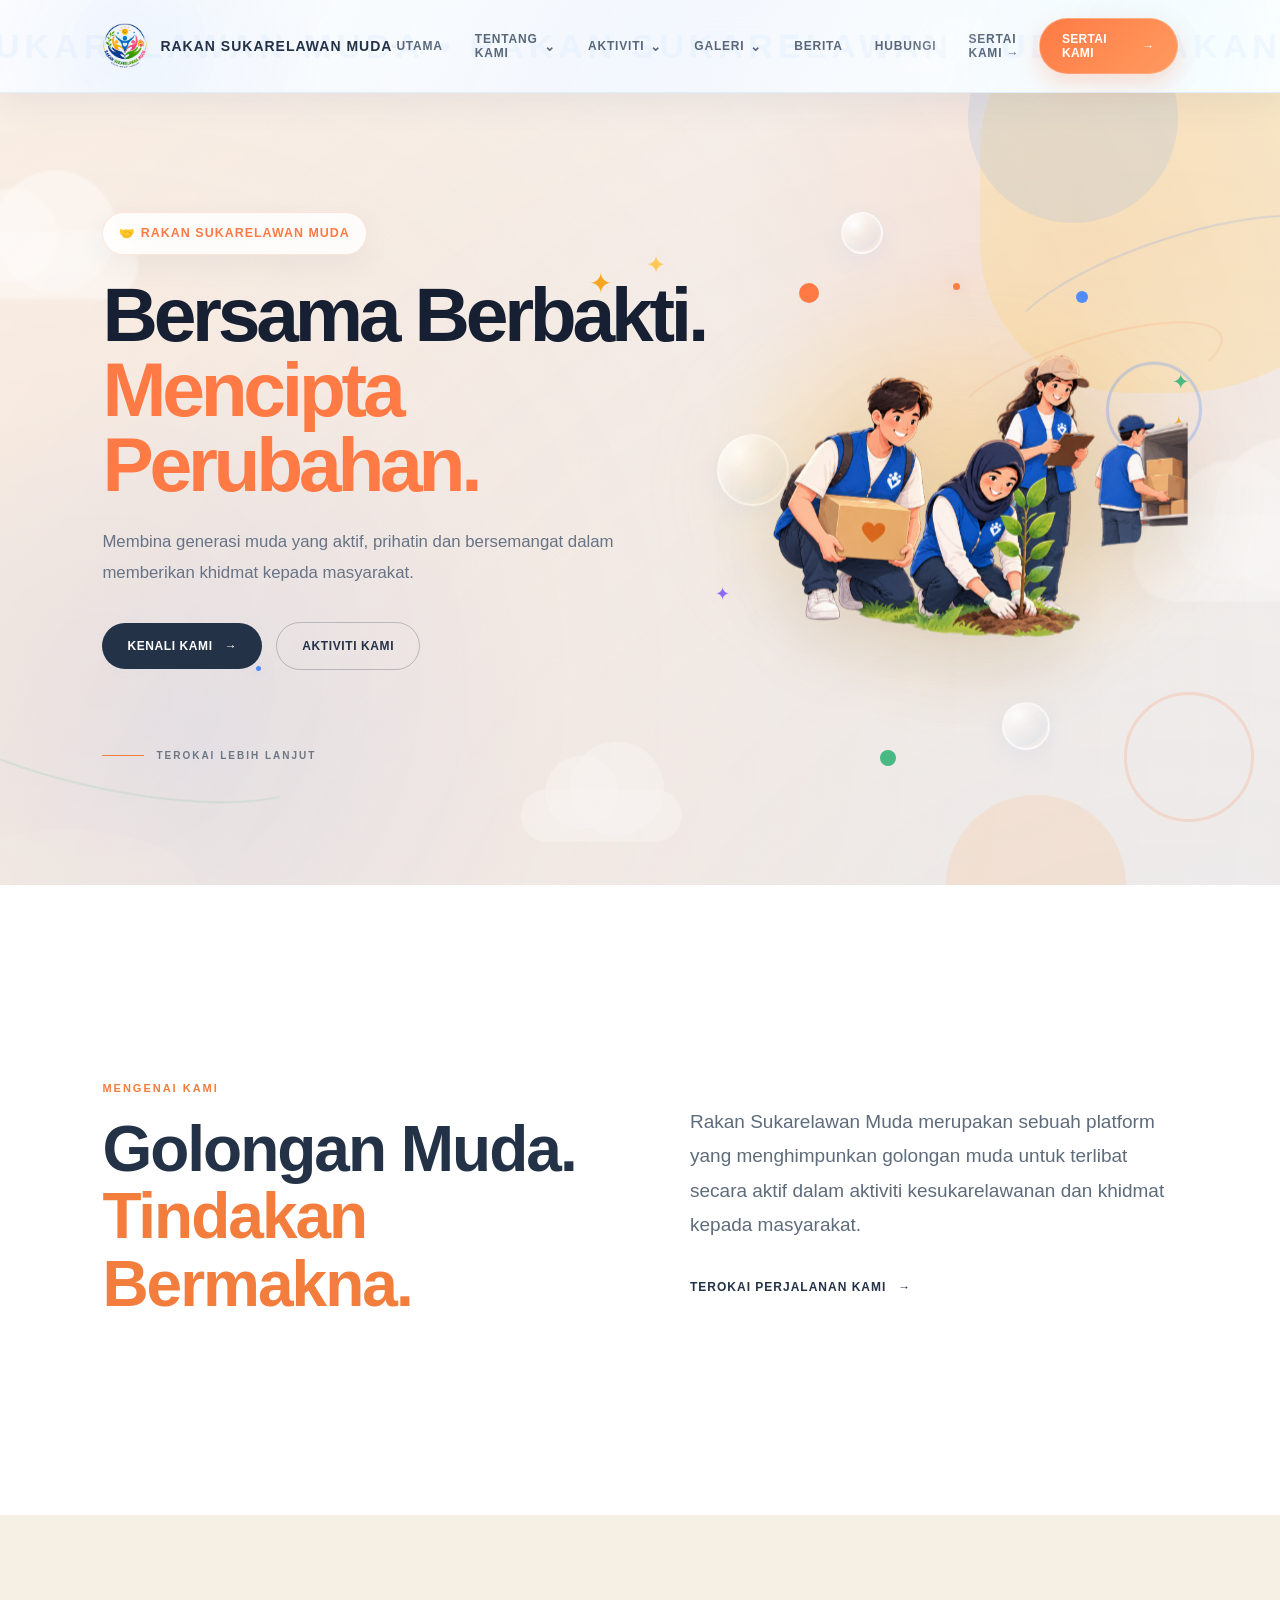
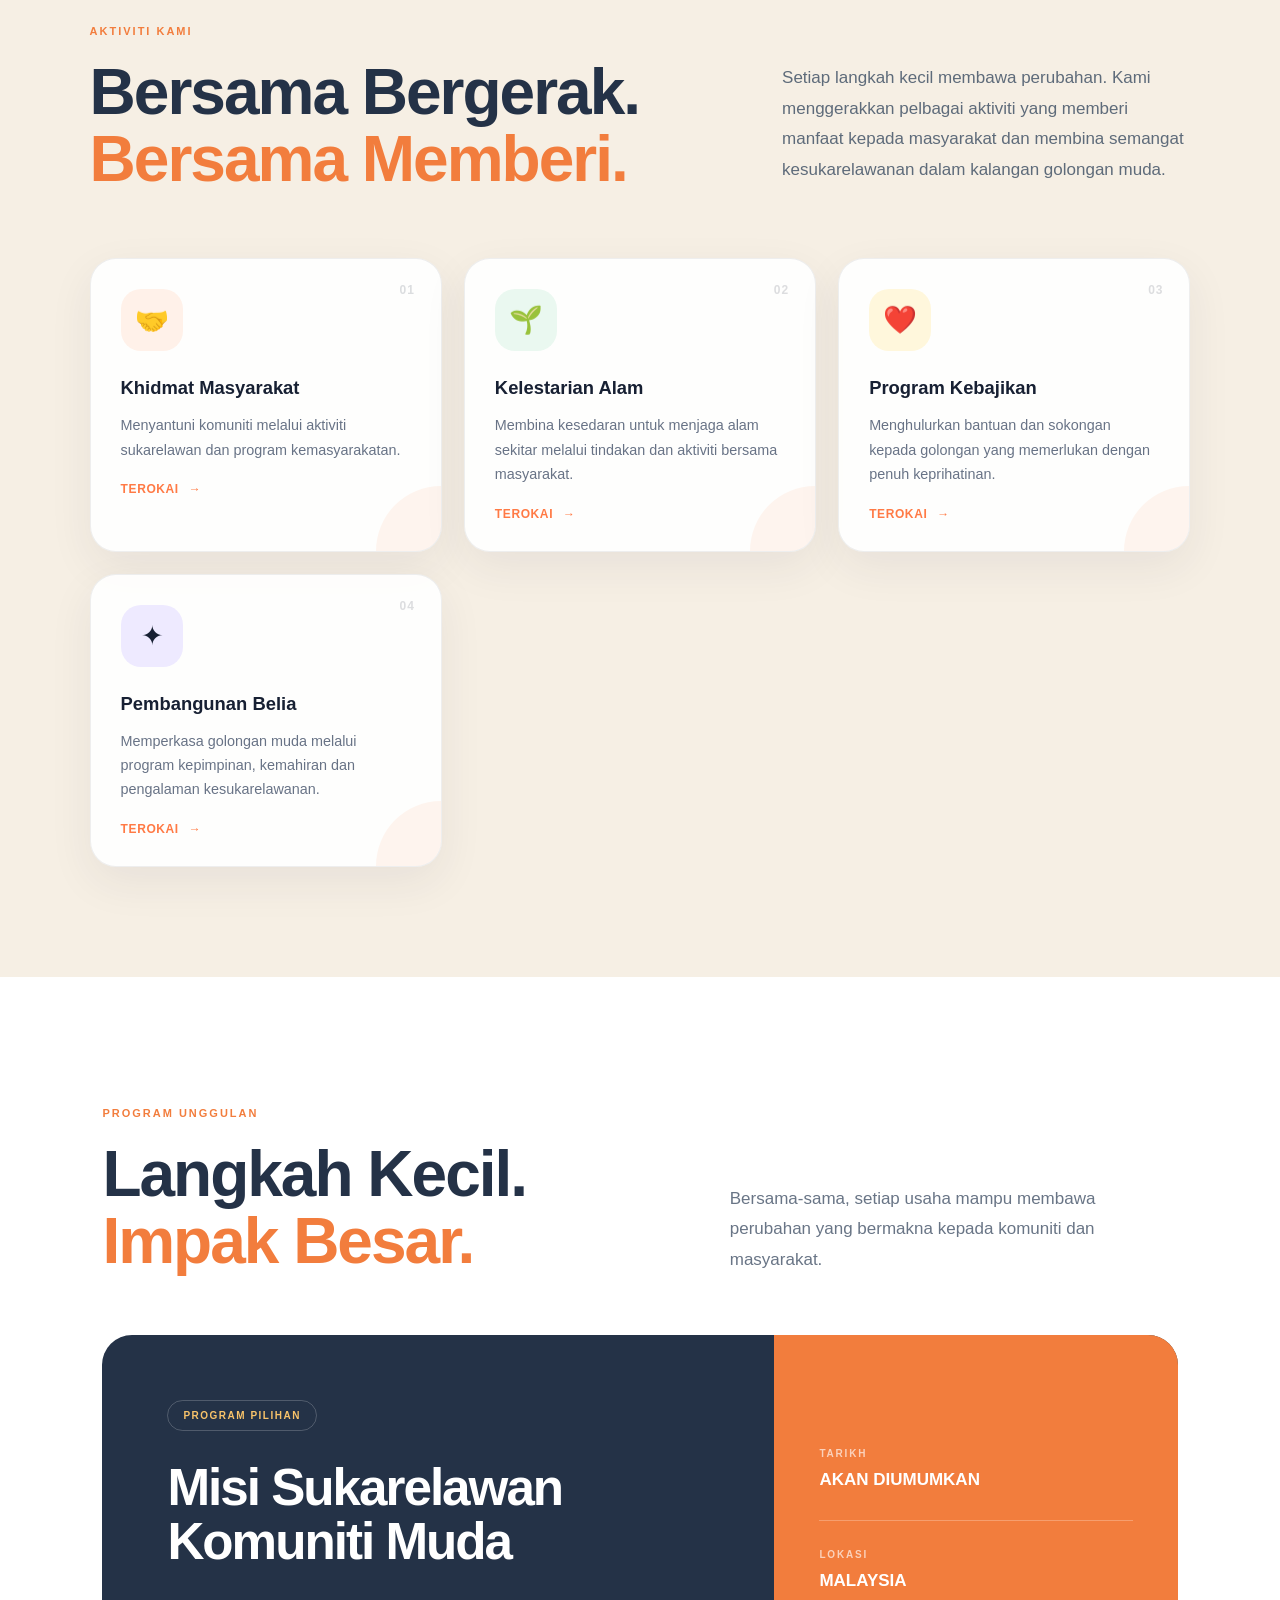
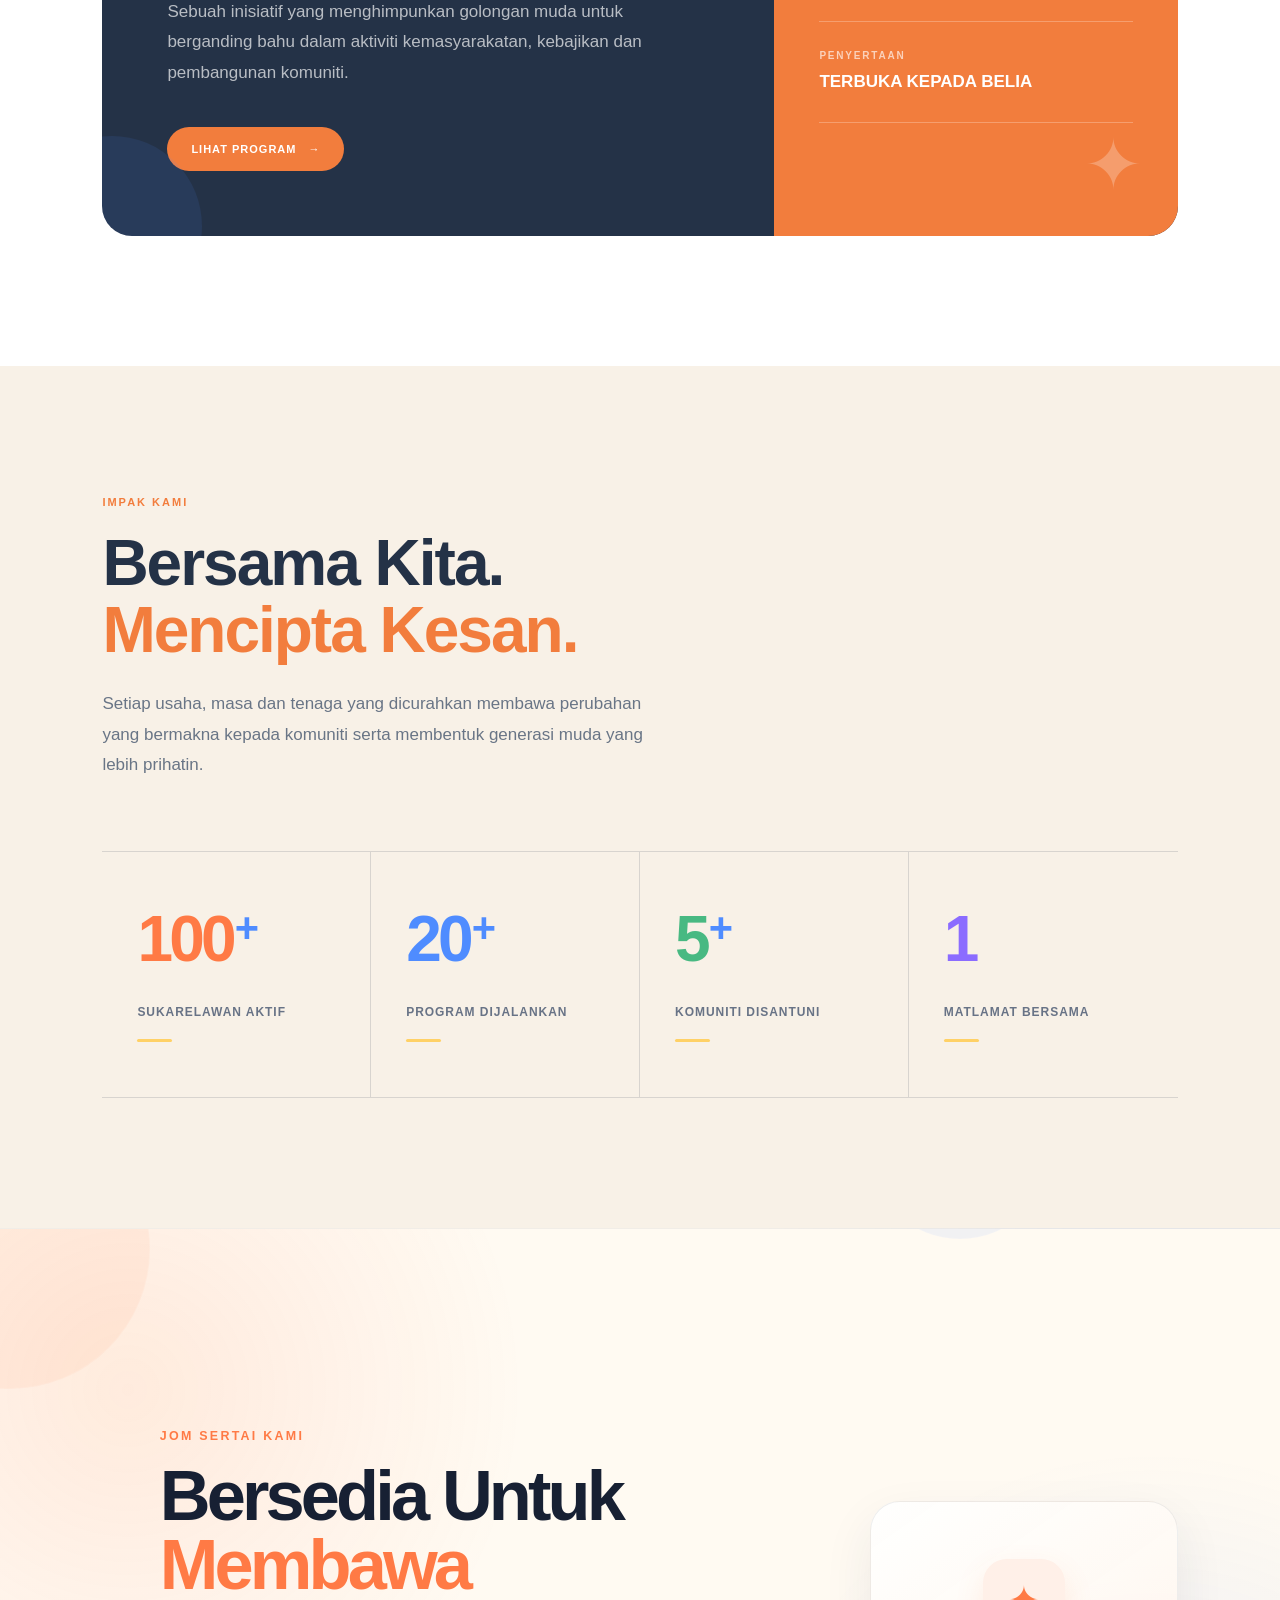
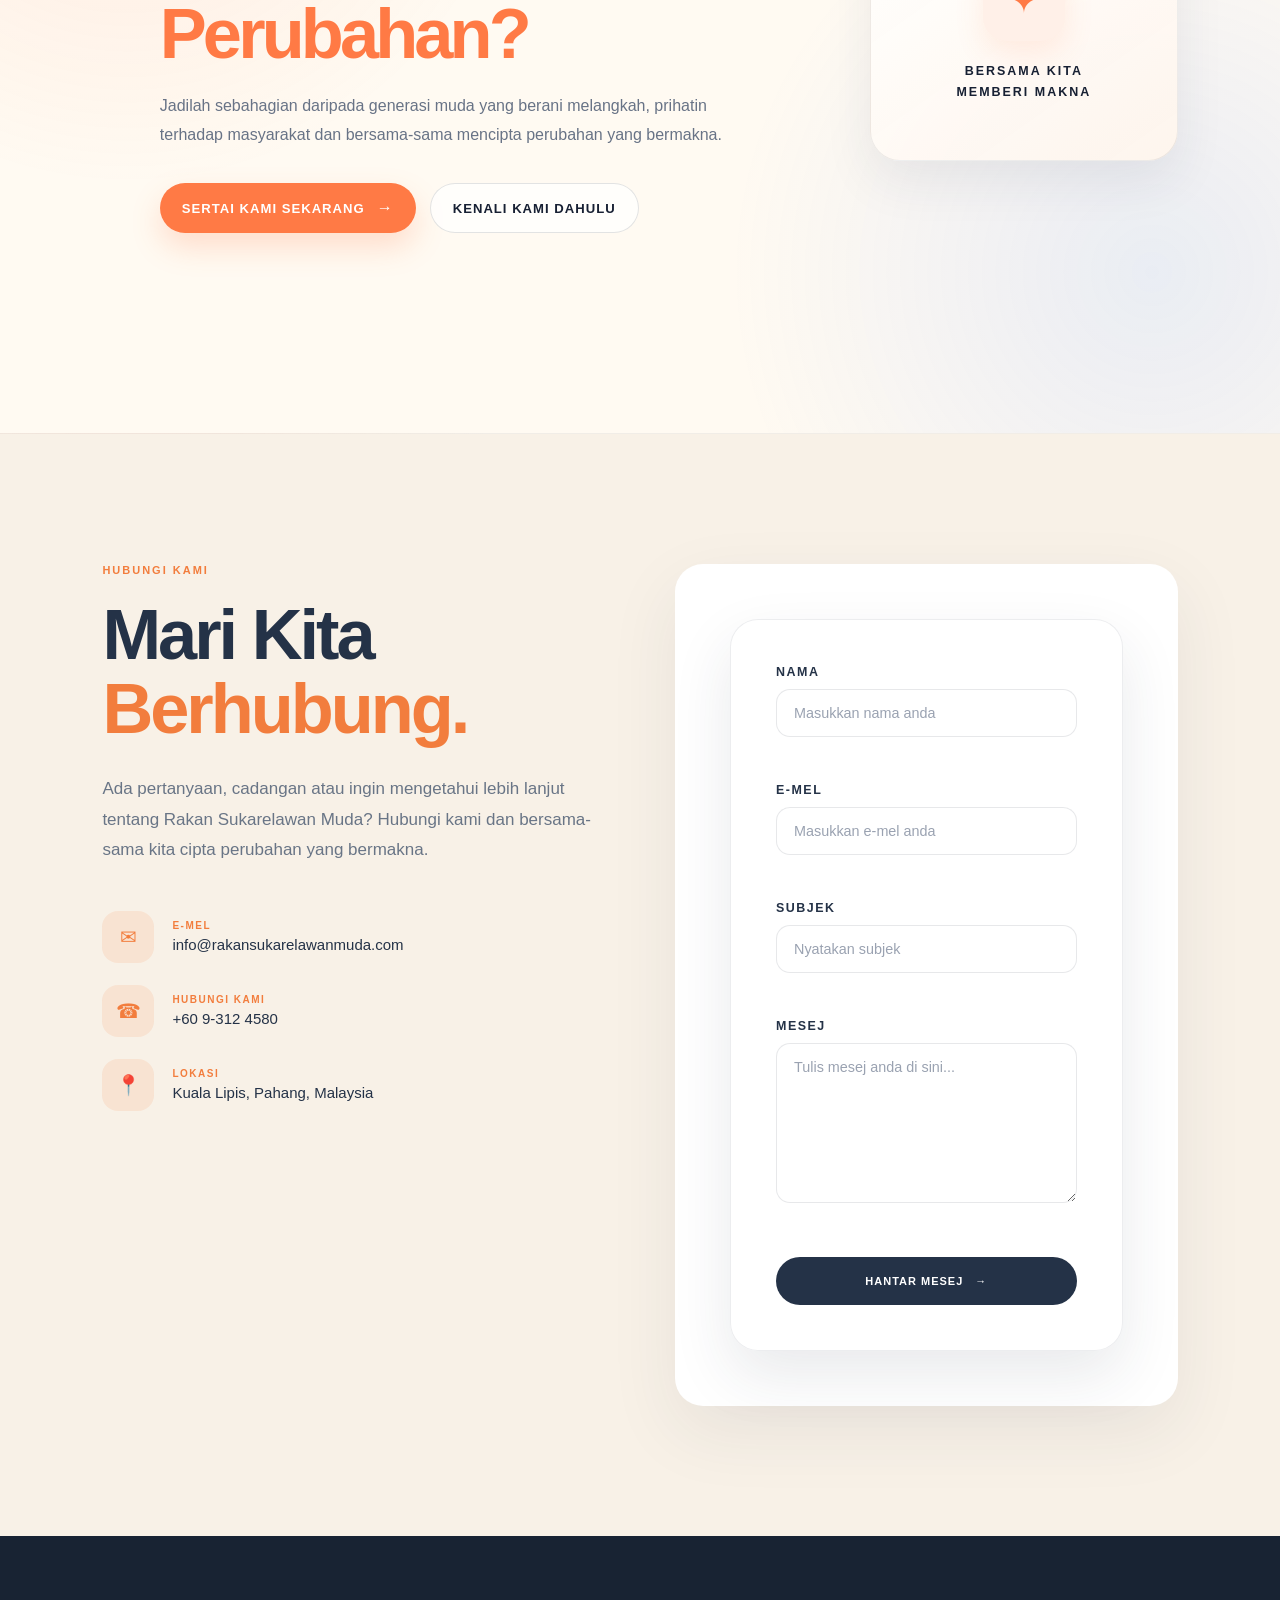
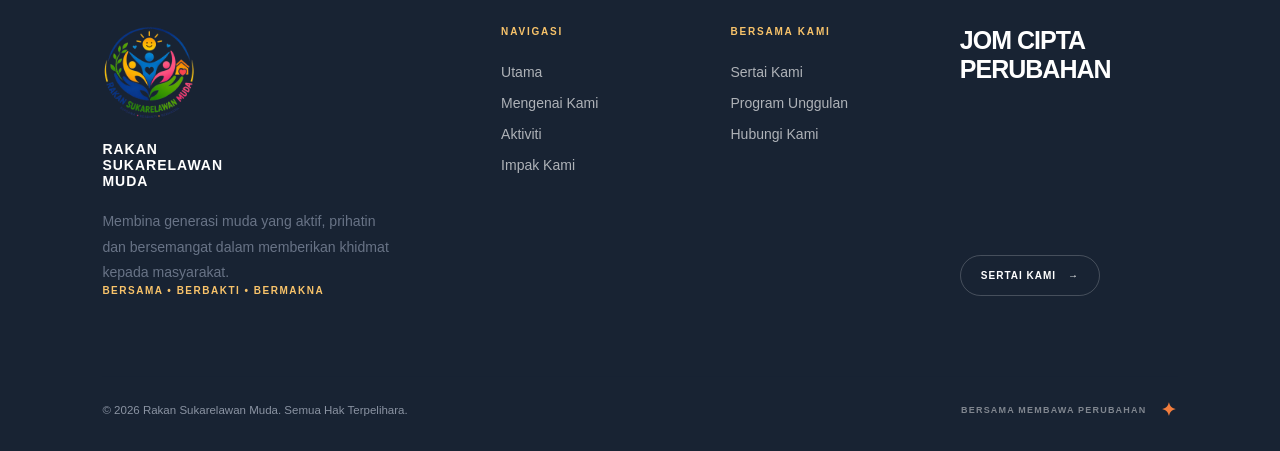
==== commit fedd8942: "Add responsive hamburger navigation" ====
--- a/index.html
+++ b/index.html
@@ -23,126 +23,115 @@
 <body>
 
     <!-- NAVBAR -->
-    <header class="navbar">
-
+    
+<header class="navbar">
+
+    <a href="#utama" class="nav-brand">
+        <img
+            src="images/LOGO_KK_ICT-removebg-preview.png"
+            alt="Logo Rakan Sukarelawan Muda"
+            class="nav-logo"
+        >
+        <span class="nav-brand-text">
+            RAKAN SUKARELAWAN MUDA
+        </span>
+    </a>
+
+    <!-- BUTANG HAMBURGER UNTUK TELEFON -->
+    <button
+        class="nav-toggle"
+        type="button"
+        aria-label="Buka menu navigasi"
+        aria-controls="primary-navigation"
+        aria-expanded="false"
+    >
+        <span></span>
+        <span></span>
+        <span></span>
+    </button>
+
+    <nav
+        class="nav-menu"
+        id="primary-navigation"
+        aria-label="Navigasi utama"
+    >
+
+        <a href="index.html" class="active">
+            UTAMA
+        </a>
+
+        <!-- TENTANG KAMI -->
+        <div class="nav-dropdown">
+            <a href="#" class="nav-dropdown-link">
+                TENTANG KAMI
+                <span>⌄</span>
+            </a>
+
+            <div class="nav-dropdown-menu">
+                <a href="about.html">Mengenai Kami</a>
+                <a href="vision-mission.html">Visi dan Misi</a>
+                <a href="objectives.html">Objektif Penubuhan</a>
+            </div>
+        </div>
+
+        <!-- AKTIVITI -->
+        <div class="nav-dropdown">
+            <a href="#" class="nav-dropdown-link">
+                AKTIVITI
+                <span>⌄</span>
+            </a>
+
+            <div class="nav-dropdown-menu">
+                <a href="activities.html">
+                    Aktiviti Kesukarelawanan
+                </a>
+                <a href="programmes.html">
+                    Program Akan Datang
+                </a>
+            </div>
+        </div>
+
+        <!-- GALERI -->
+        <div class="nav-dropdown">
+            <a href="#" class="nav-dropdown-link">
+                GALERI
+                <span>⌄</span>
+            </a>
+
+            <div class="nav-dropdown-menu">
+                <a href="gallery.html">Galeri Foto</a>
+                <a href="videos.html">Galeri Video</a>
+            </div>
+        </div>
+
+        <a href="news.html">BERITA</a>
+        <a href="contact.html">HUBUNGI</a>
+
+        <!-- BUTANG SERTAI KAMI UNTUK MENU MUDAH ALIH -->
         <a
-    href="#utama"
-    class="nav-brand"
->
-
-    <img
-        src="images/LOGO_KK_ICT-removebg-preview.png"
-        alt="Logo Rakan Sukarelawan Muda"
-        class="nav-logo"
+            href="https://docs.google.com/forms/d/e/1FAIpQLSfSay2KImUVXJjbfAX4tbiid8s64BLU8cexddIT6YgWrp_6Ew/viewform?usp=dialog"
+            target="_blank"
+            rel="noopener"
+            class="mobile-nav-cta"
+        >
+            SERTAI KAMI →
+        </a>
+
+    </nav>
+
+    <!-- BUTANG SERTAI KAMI UNTUK DESKTOP -->
+    <a
+        href="https://docs.google.com/forms/d/e/1FAIpQLSfSay2KImUVXJjbfAX4tbiid8s64BLU8cexddIT6YgWrp_6Ew/viewform?usp=dialog"
+        target="_blank"
+        rel="noopener"
+        class="nav-cta"
     >
-
-    <span class="nav-brand-text">
-        RAKAN SUKARELAWAN MUDA
-    </span>
-
-</a>
-
-        <nav class="nav-menu">
-
-    <a href="index.html" class="active">
-        UTAMA
+        SERTAI KAMI
+        <span>→</span>
     </a>
 
-    <!-- TENTANG KAMI -->
-    <div class="nav-dropdown">
-
-        <a href="#" class="nav-dropdown-link">
-            TENTANG KAMI
-            <span>⌄</span>
-        </a>
-
-        <div class="nav-dropdown-menu">
-
-            <a href="about.html">
-                Mengenai Kami
-            </a>
-
-            <a href="vision-mission.html">
-                Visi dan Misi
-            </a>
-
-            <a href="objectives.html">
-                Objektif Penubuhan
-            </a>
-
-        </div>
-
-    </div>
-
-
-    <!-- AKTIVITI -->
-    <div class="nav-dropdown">
-
-        <a href="#" class="nav-dropdown-link">
-            AKTIVITI
-            <span>⌄</span>
-        </a>
-
-        <div class="nav-dropdown-menu">
-
-            <a href="activities.html">
-                Aktiviti Kesukarelawanan
-            </a>
-
-            <a href="programmes.html">
-                Program Akan Datang
-            </a>
-
-        </div>
-
-    </div>
-
-
-    <!-- GALERI -->
-    <div class="nav-dropdown">
-
-        <a href="#" class="nav-dropdown-link">
-            GALERI
-            <span>⌄</span>
-        </a>
-
-        <div class="nav-dropdown-menu">
-
-            <a href="gallery.html">
-                Galeri Foto
-            </a>
-
-            <a href="videos.html">
-                Galeri Video
-            </a>
-
-        </div>
-
-    </div>
-
-
-    <a href="news.html">
-        BERITA
-    </a>
-
-    <a href="contact.html">
-        HUBUNGI
-    </a>
-
-</nav>
-
-
-        <a
-    href="https://docs.google.com/forms/d/e/1FAIpQLSfSay2KImUVXJjbfAX4tbiid8s64BLU8cexddIT6YgWrp_6Ew/viewform?usp=dialog"
-    target="_blank"
-    rel="noopener"
-    class="nav-cta"
->
-    SERTAI KAMI
-    <span>→</span>
-</a>
-
-    </header>
+</header>
+
 
 
     <main>
@@ -1061,4 +1050,4 @@
 <script src="js/script.js"></script>
 </body>
 
-</html>+</html>
